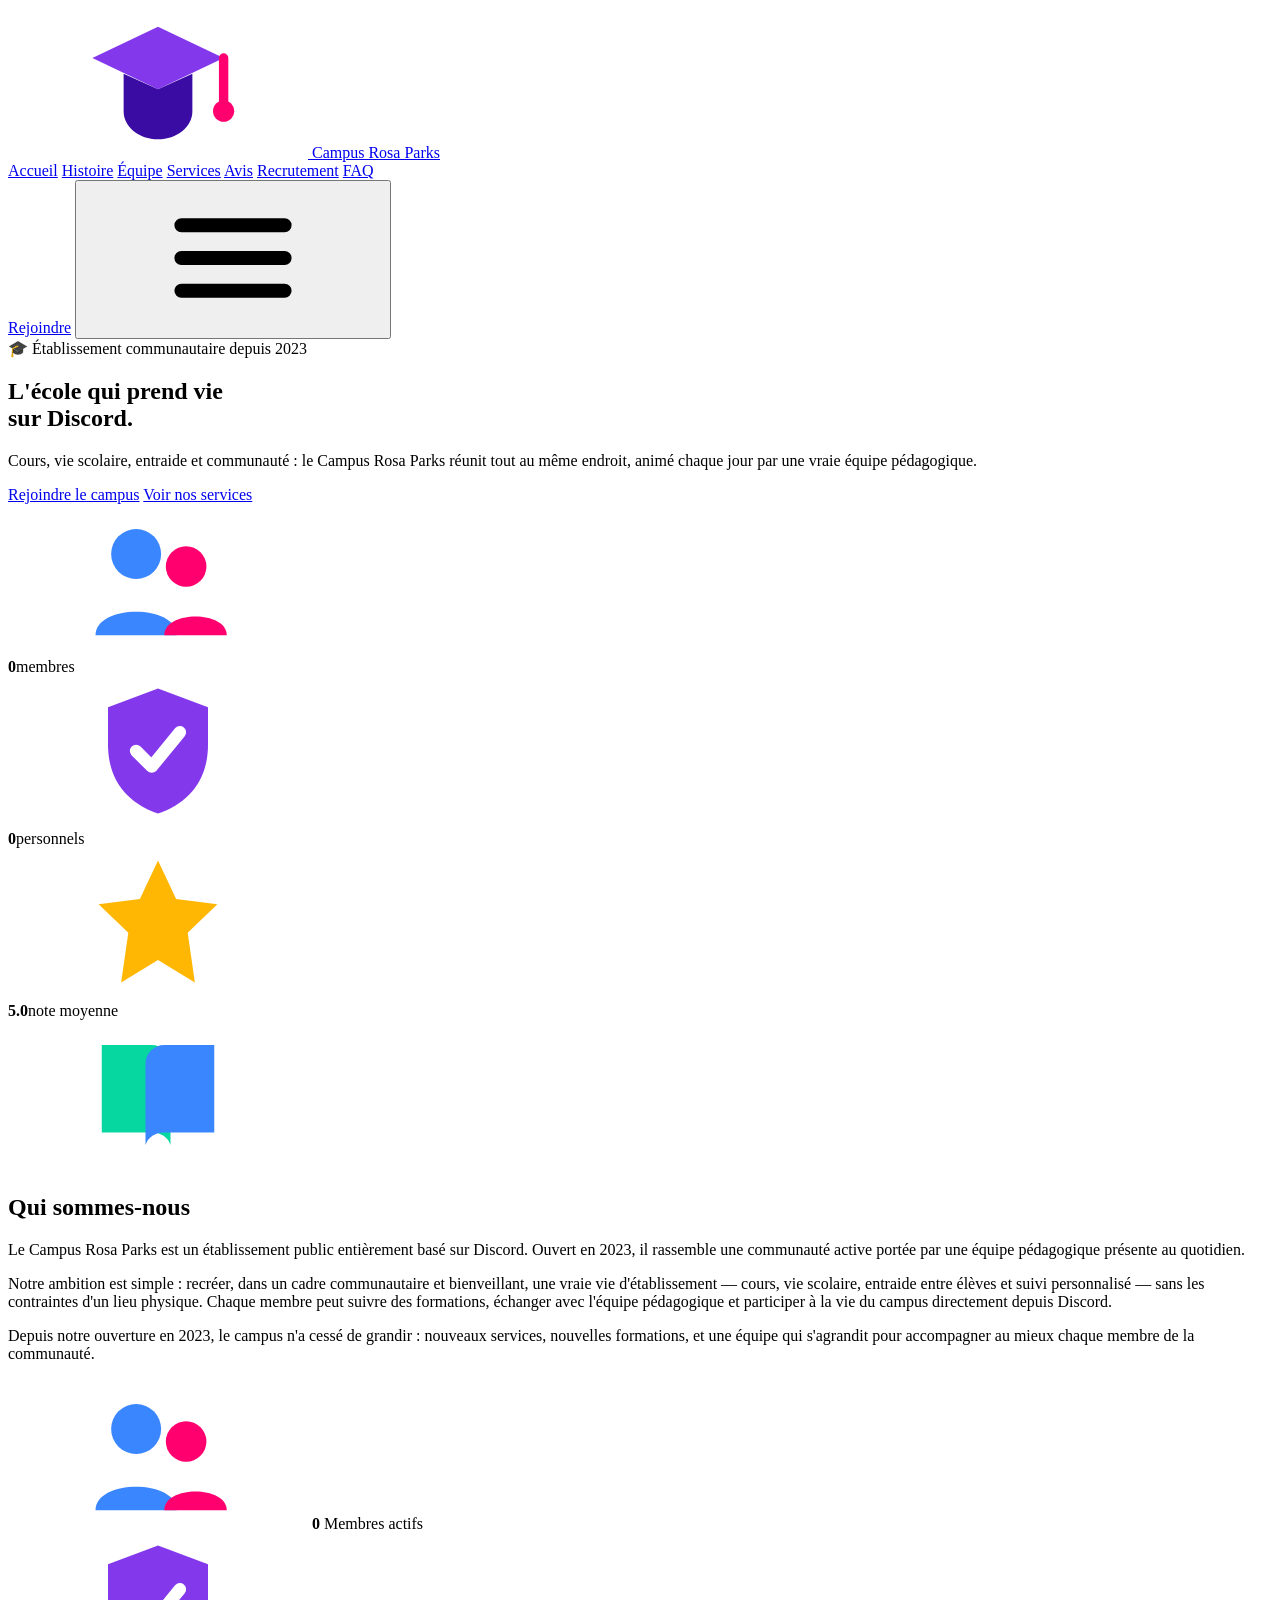
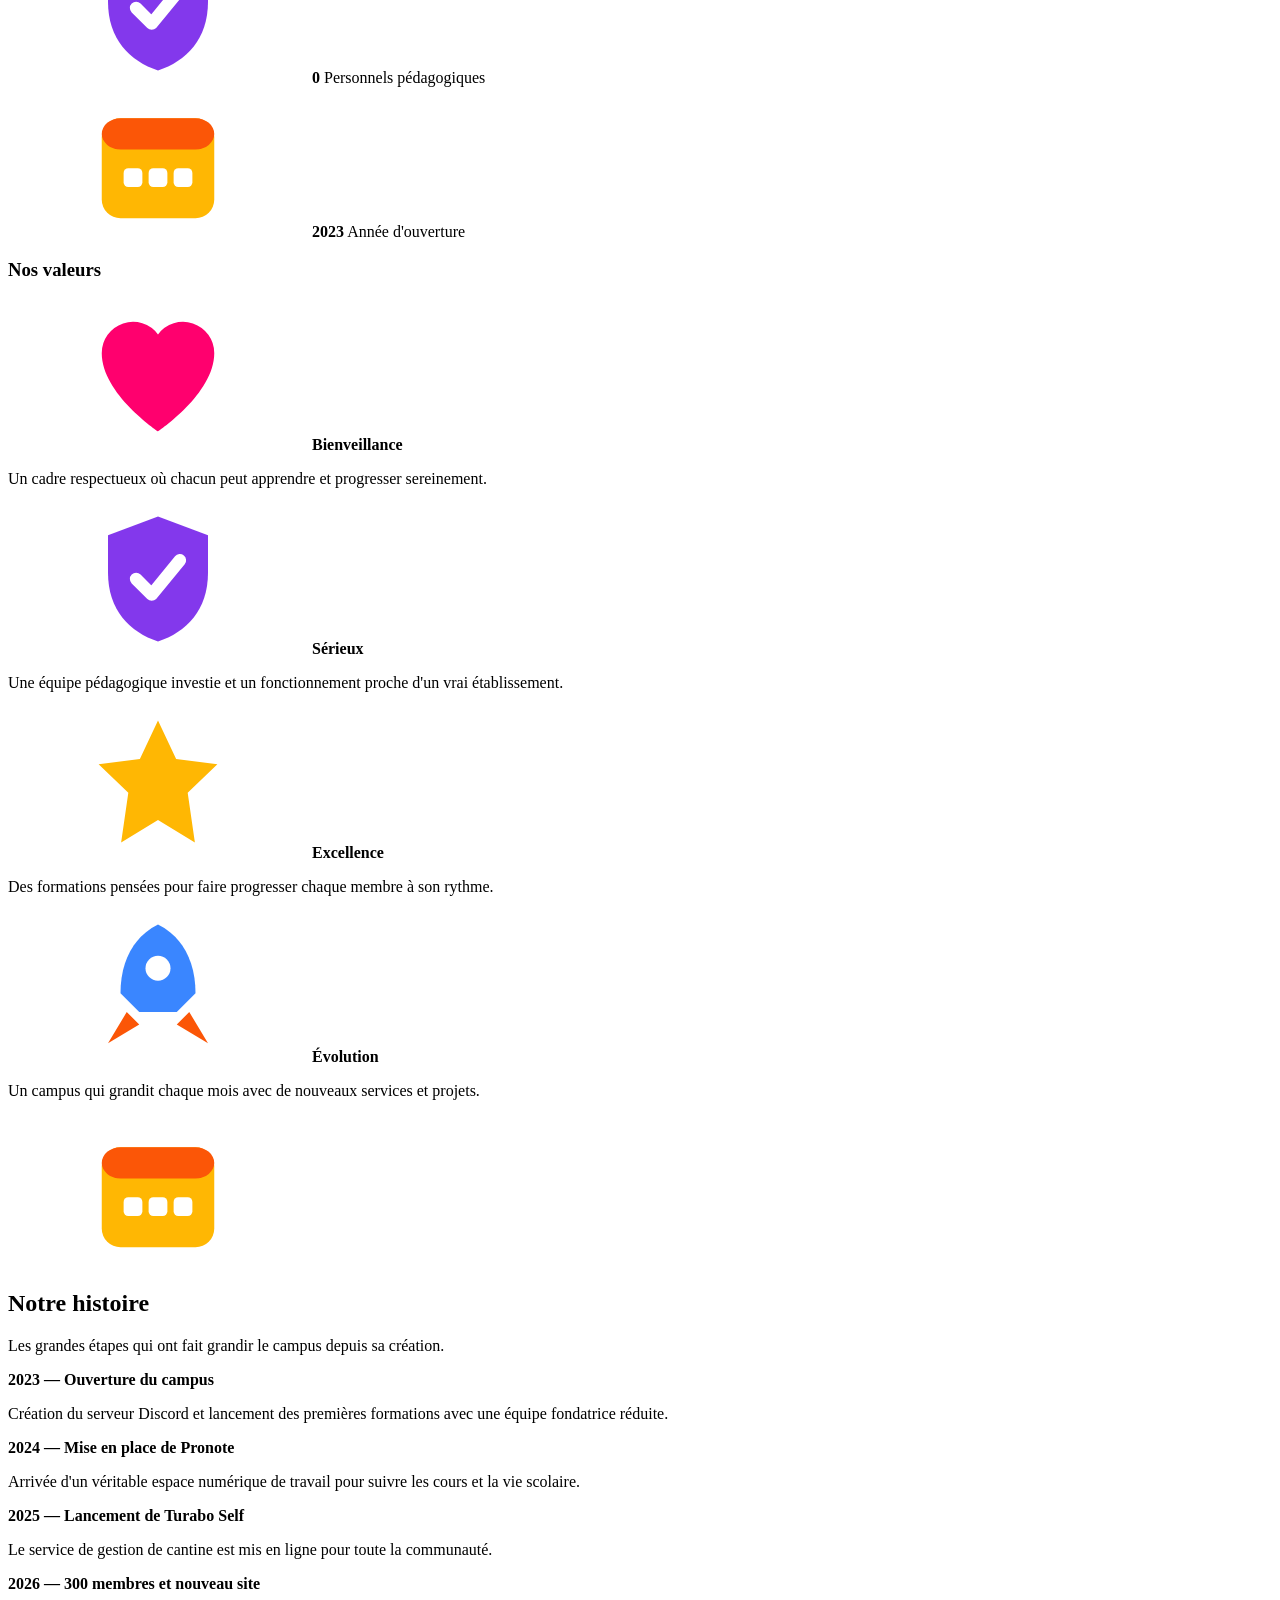
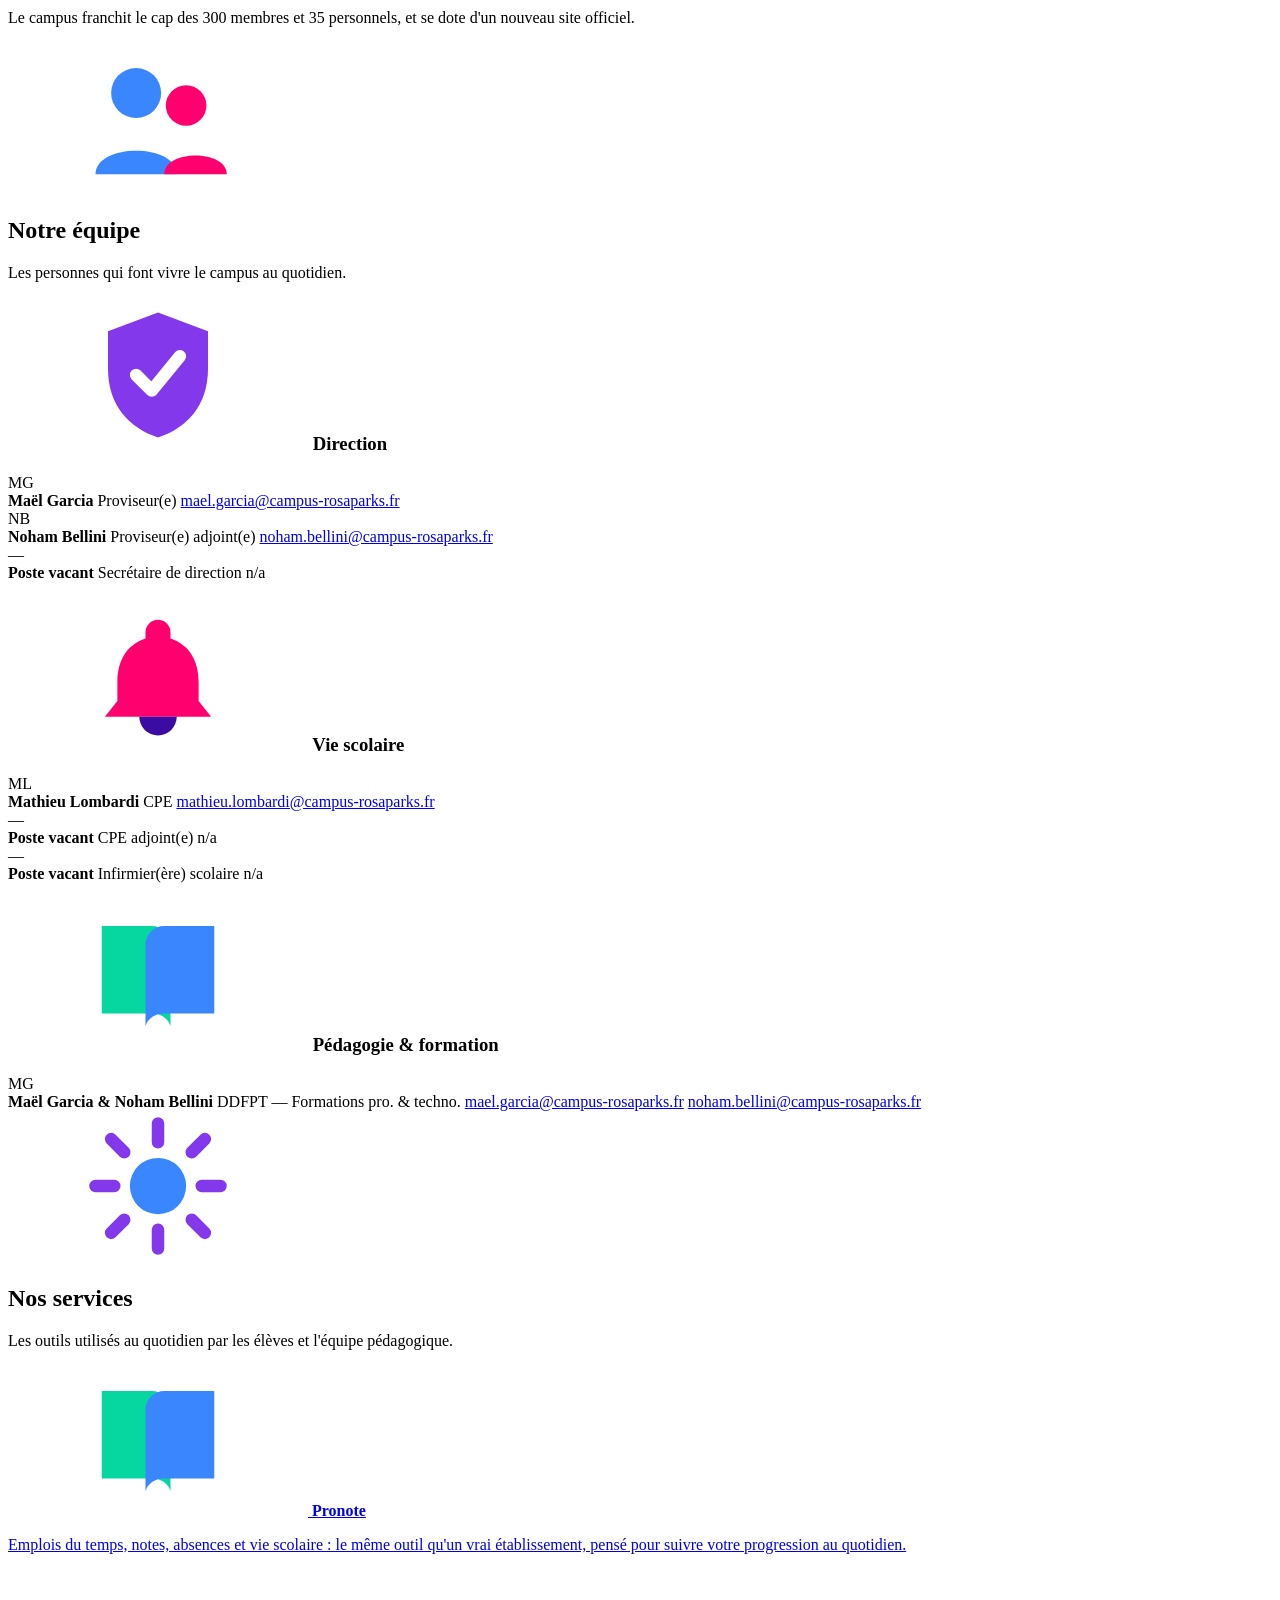
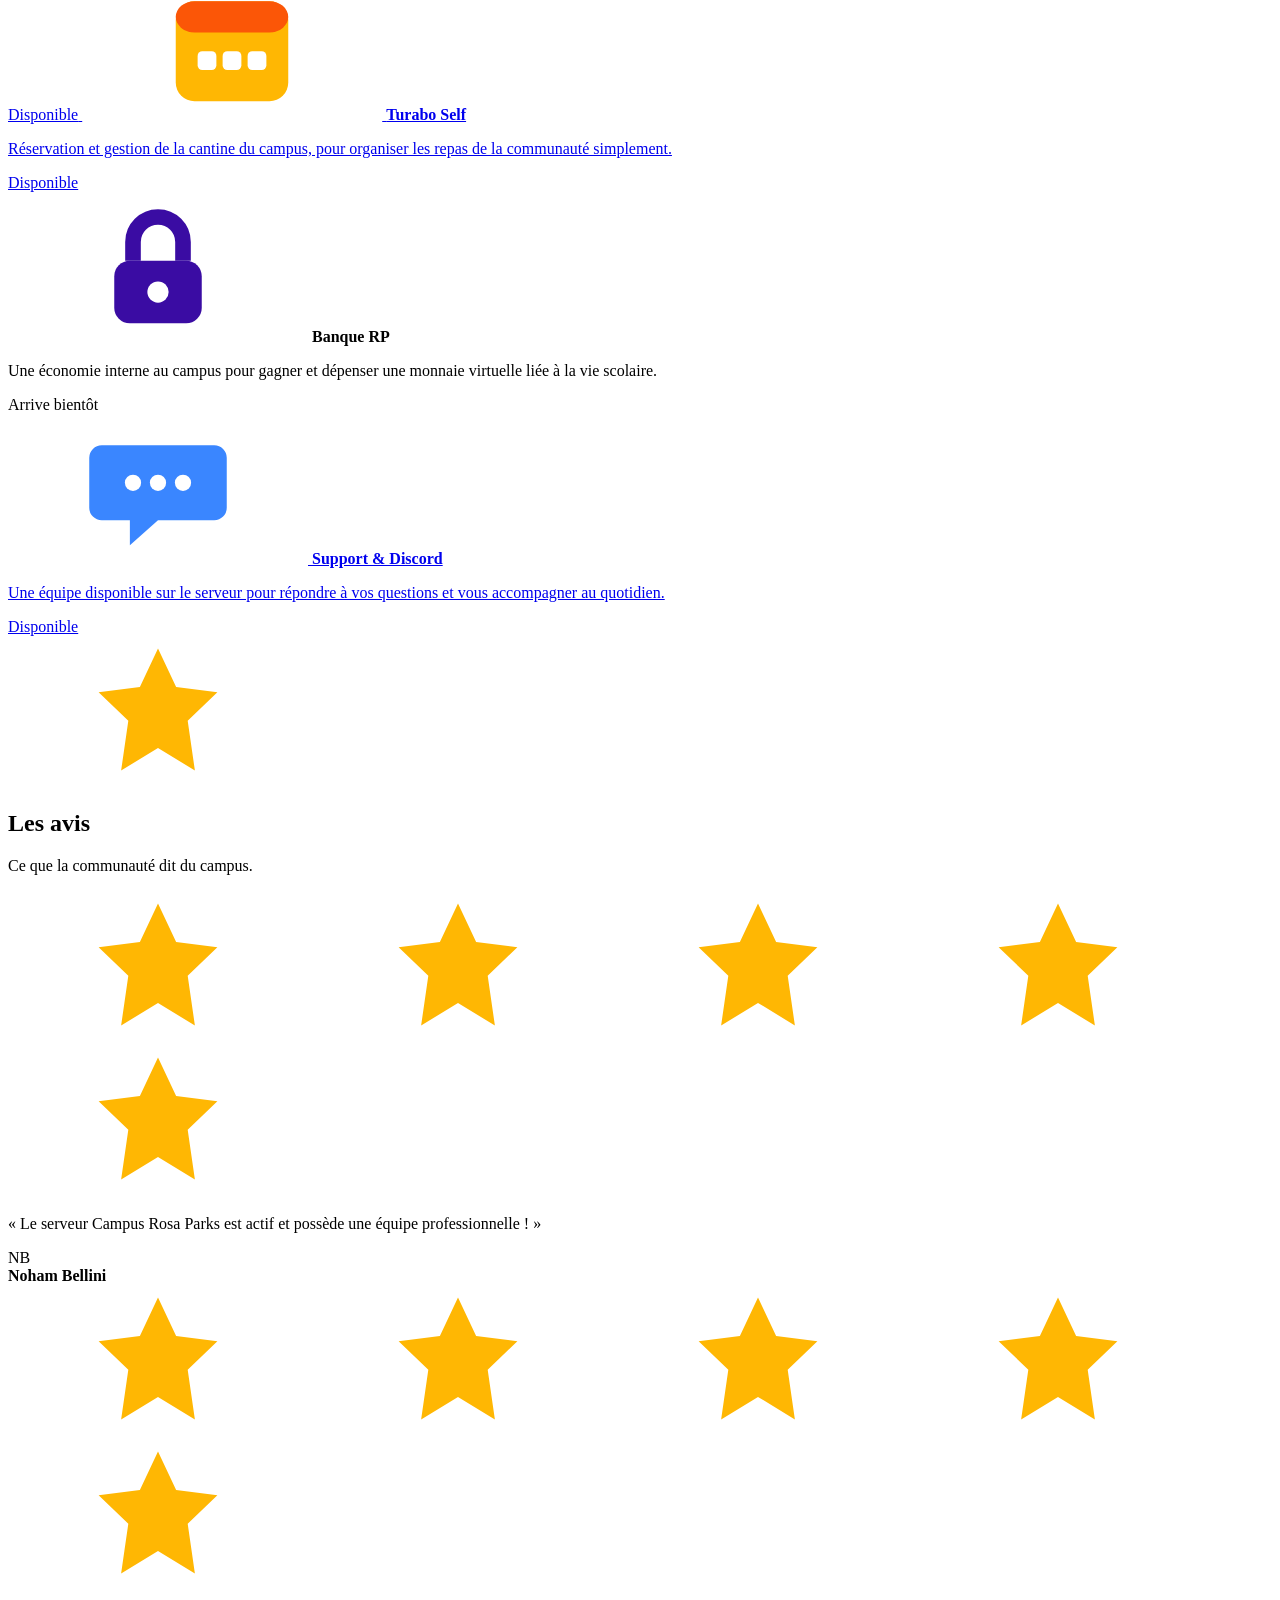
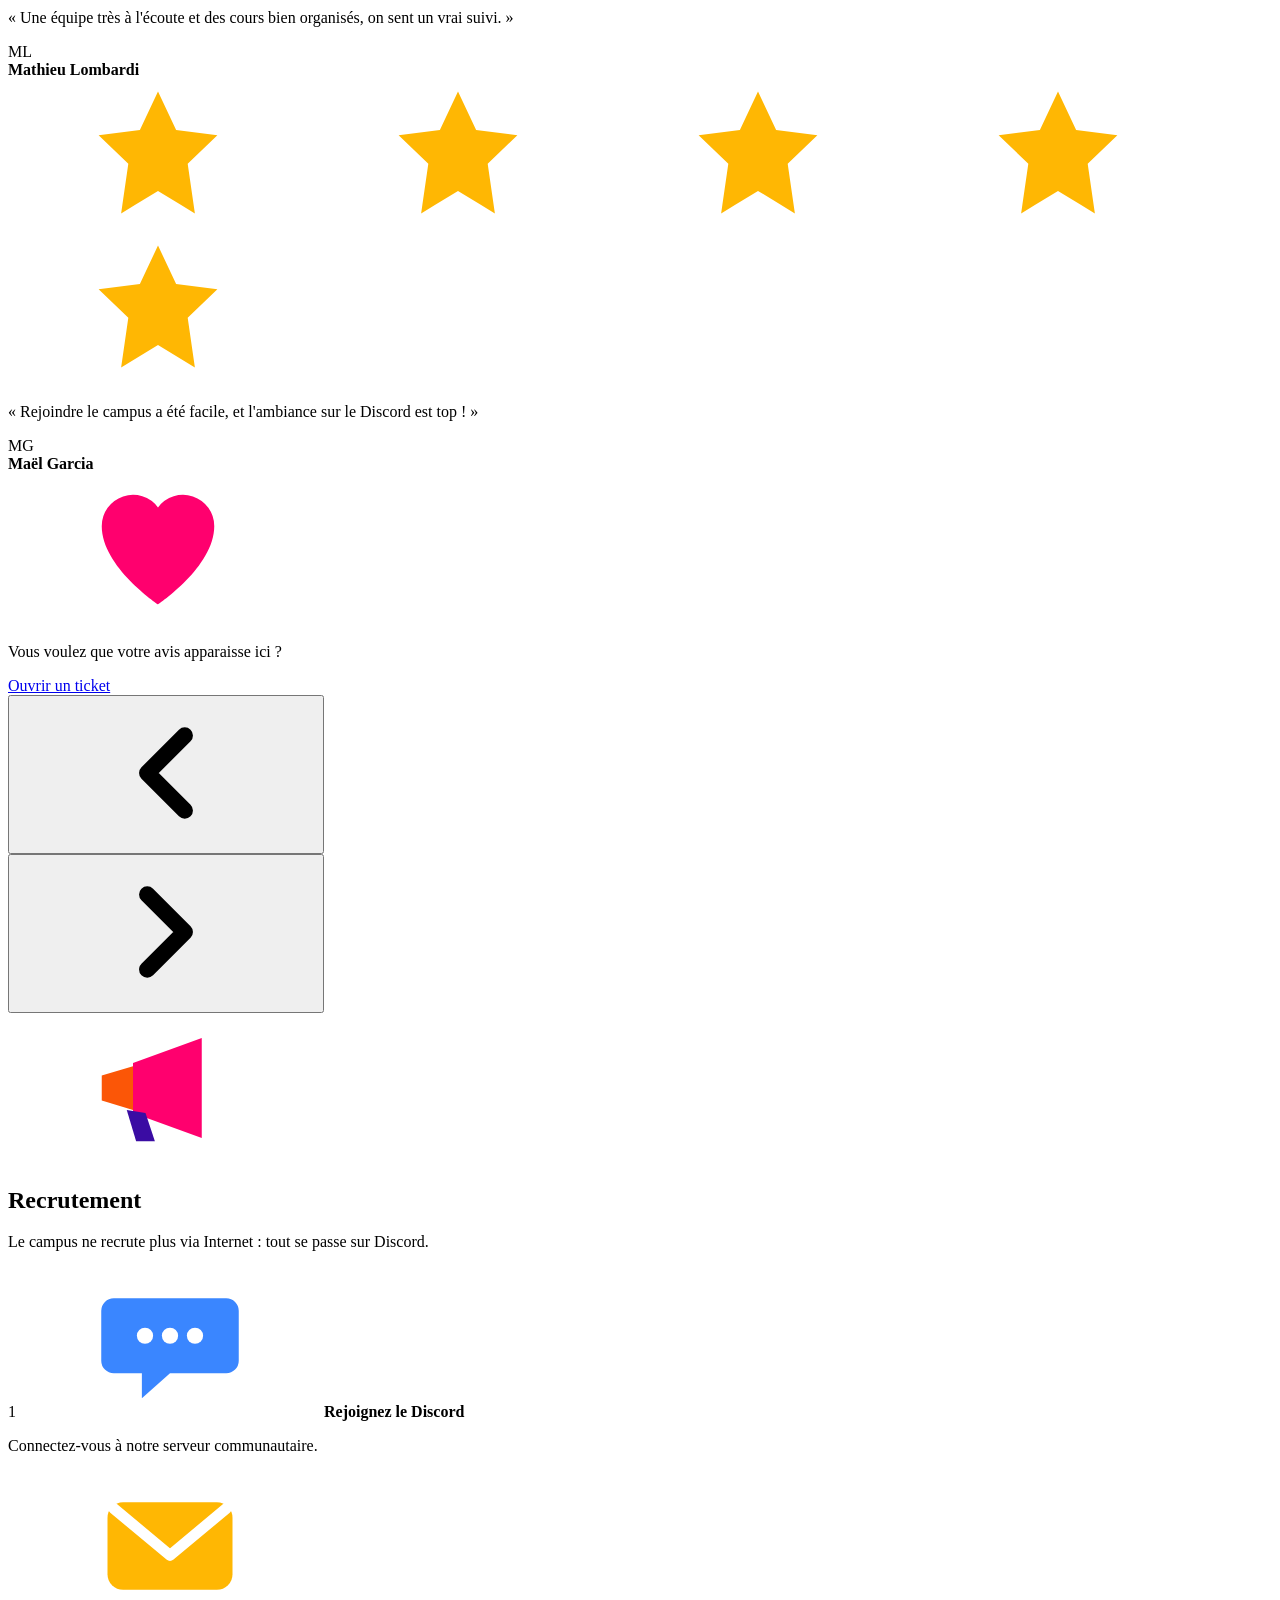
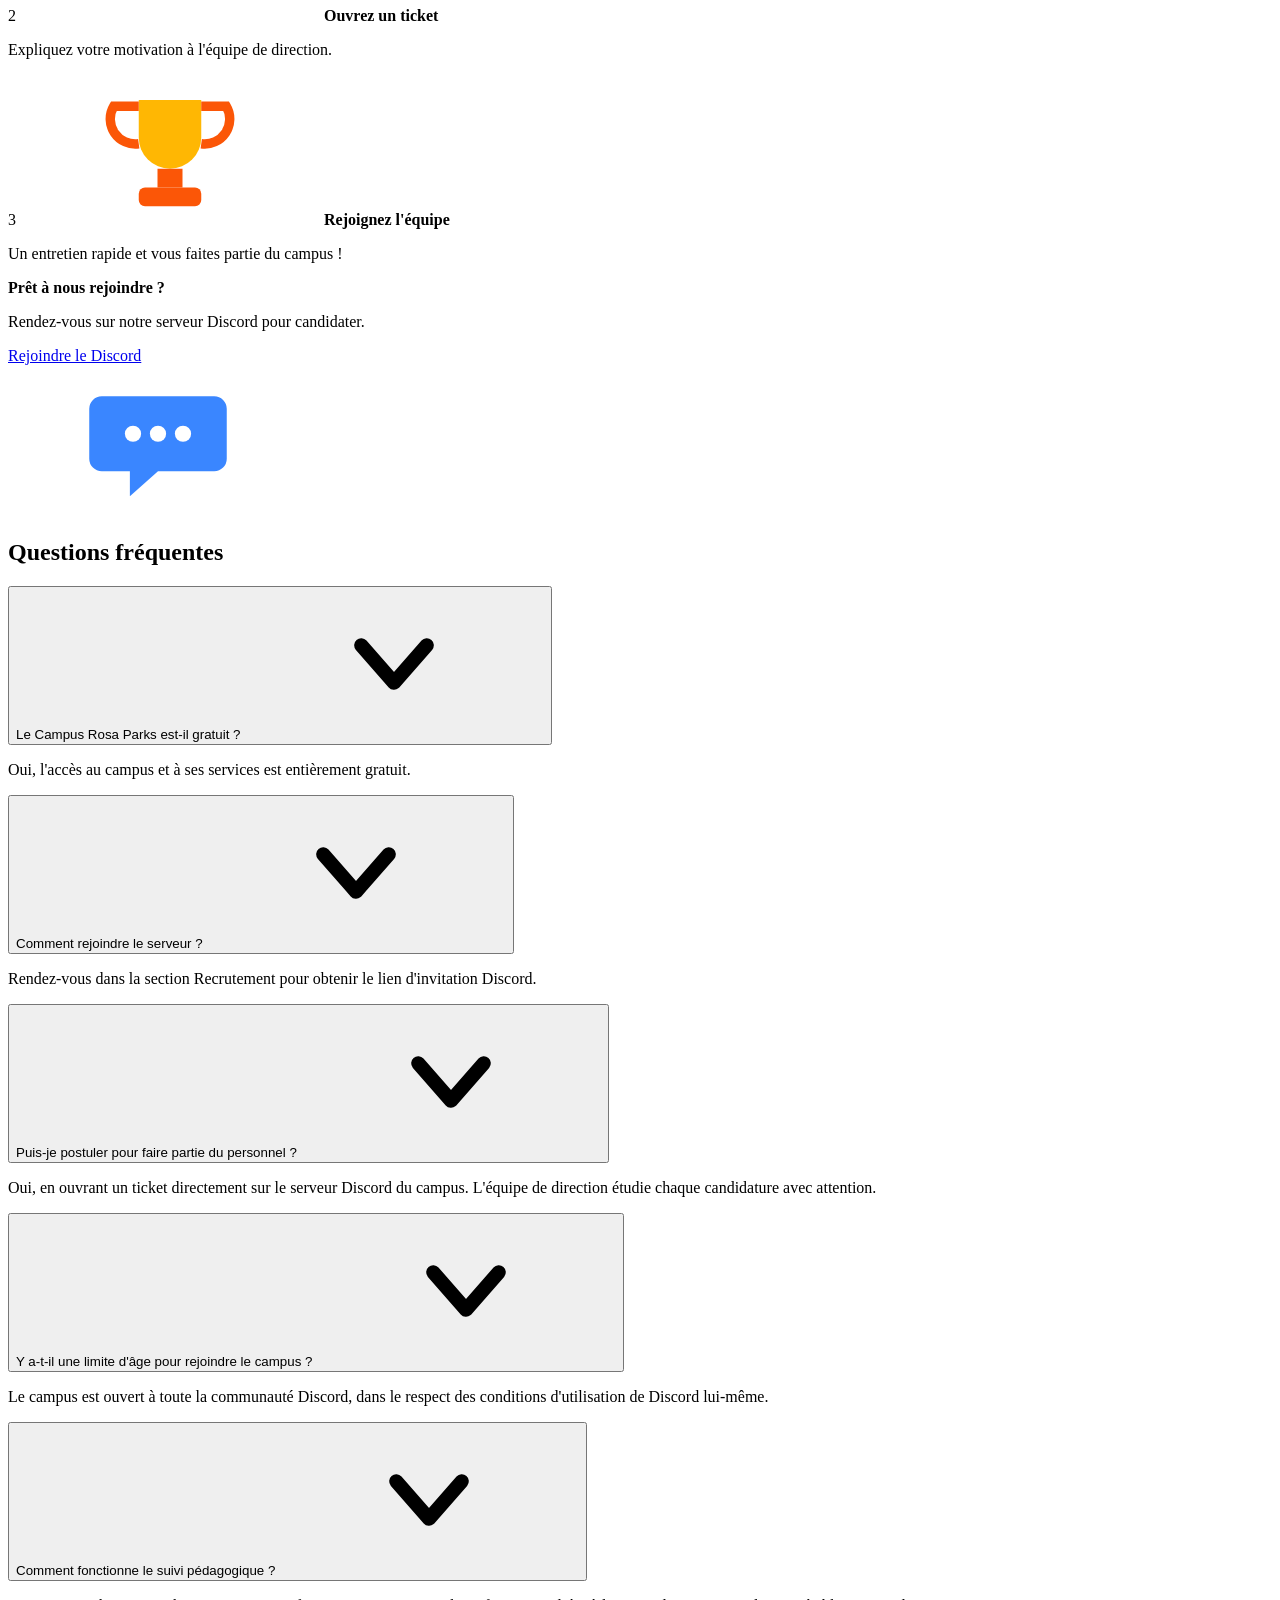
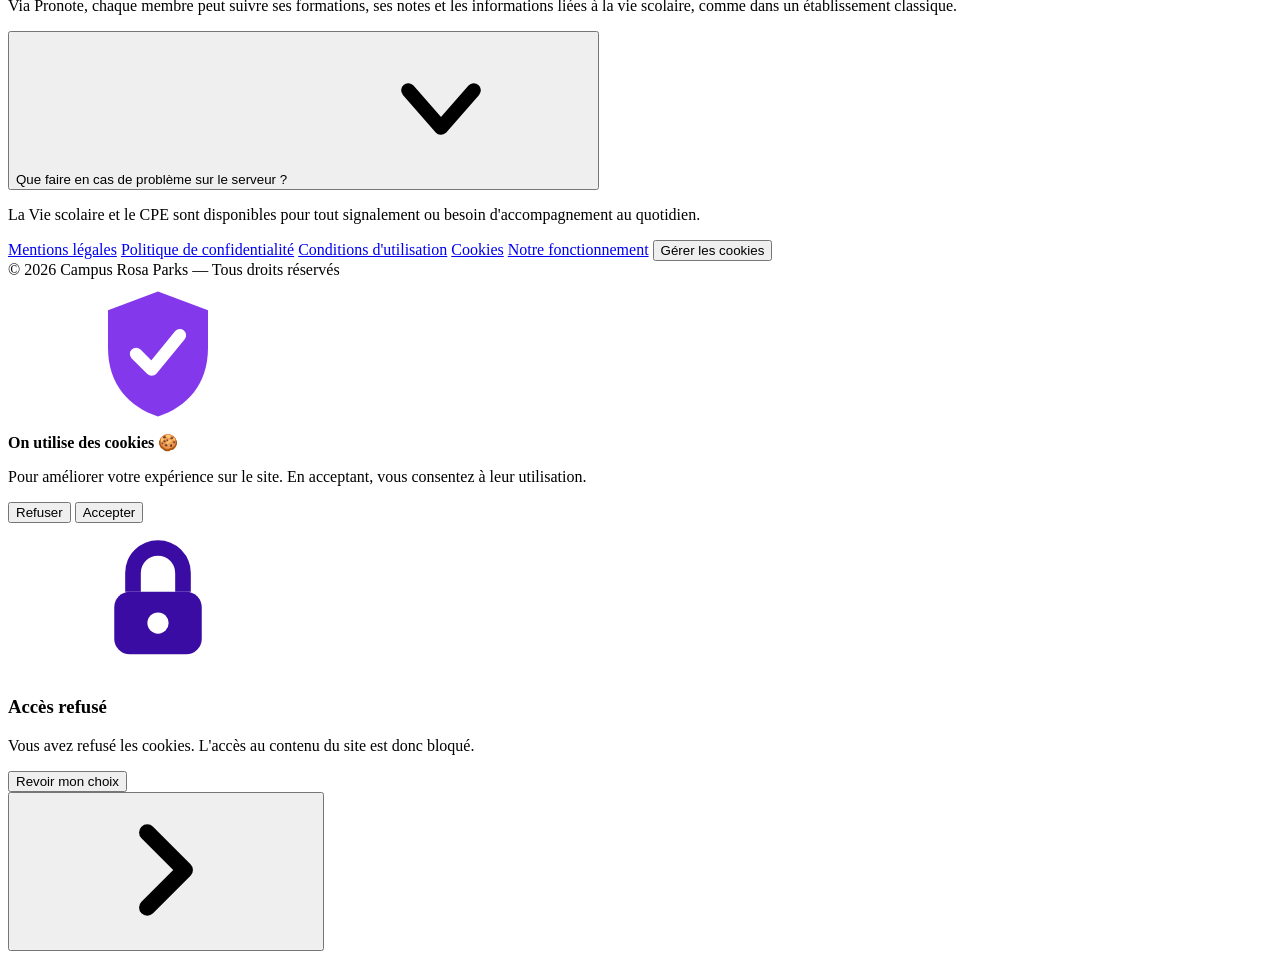
==== index.html @ 474aa59c "Add files via upload" ====
<!DOCTYPE html>
<html lang="fr">
<head>
<meta charset="UTF-8">
<meta name="viewport" content="width=device-width, initial-scale=1, viewport-fit=cover">
<title>Campus Rosa Parks — L'école qui vit sur Discord</title>
<meta name="description" content="Campus Rosa Parks, établissement public communautaire sur Discord depuis 2023.">
<link rel="preconnect" href="https://fonts.googleapis.com">
<link rel="preconnect" href="https://fonts.gstatic.com" crossorigin>
<link href="https://fonts.googleapis.com/css2?family=Baloo+2:wght@500;600;700;800&family=Poppins:wght@400;500;600;700&display=swap" rel="stylesheet">
<link rel="stylesheet" href="css/style.css">
</head>
<body>

<!-- =========================================================
     SPRITE SVG — jeu d'icônes originales, style "flat color"
     ========================================================= -->
<svg style="display:none" aria-hidden="true">
  <symbol id="i-cap" viewBox="0 0 48 48">
    <path d="M24 6 L45 16 L24 26 L3 16 Z" fill="#8338EC"/>
    <path d="M24 26 L13 21 L13 33 C13 38 18 42 24 42 C30 42 35 38 35 33 L35 21 Z" fill="#3A0CA3"/>
    <line x1="45" y1="16" x2="45" y2="30" stroke="#FF006E" stroke-width="3" stroke-linecap="round"/>
    <circle cx="45" cy="33" r="3.4" fill="#FF006E"/>
  </symbol>
  <symbol id="i-chat" viewBox="0 0 48 48">
    <path d="M6 10h36a4 4 0 0 1 4 4v16a4 4 0 0 1-4 4H24l-9 8v-8H6a4 4 0 0 1-4-4V14a4 4 0 0 1 4-4Z" fill="#3A86FF"/>
    <circle cx="16" cy="22" r="2.6" fill="#fff"/><circle cx="24" cy="22" r="2.6" fill="#fff"/><circle cx="32" cy="22" r="2.6" fill="#fff"/>
  </symbol>
  <symbol id="i-calendar" viewBox="0 0 48 48">
    <rect x="6" y="10" width="36" height="32" rx="6" fill="#FFB703"/>
    <rect x="6" y="10" width="36" height="10" rx="6" fill="#FB5607"/>
    <rect x="13" y="26" width="6" height="6" rx="1.5" fill="#fff"/>
    <rect x="21" y="26" width="6" height="6" rx="1.5" fill="#fff"/>
    <rect x="29" y="26" width="6" height="6" rx="1.5" fill="#fff"/>
  </symbol>
  <symbol id="i-chart" viewBox="0 0 48 48">
    <rect x="4" y="4" width="40" height="40" rx="10" fill="#06D6A0"/>
    <rect x="12" y="26" width="6" height="12" rx="2" fill="#fff"/>
    <rect x="21" y="18" width="6" height="20" rx="2" fill="#fff"/>
    <rect x="30" y="10" width="6" height="28" rx="2" fill="#fff"/>
  </symbol>
  <symbol id="i-trophy" viewBox="0 0 48 48">
    <path d="M14 8h20v12a10 10 0 0 1-20 0Z" fill="#FFB703"/>
    <path d="M14 10H6a8 8 0 0 0 8 12" fill="none" stroke="#FB5607" stroke-width="3"/>
    <path d="M34 10h8a8 8 0 0 1-8 12" fill="none" stroke="#FB5607" stroke-width="3"/>
    <rect x="20" y="30" width="8" height="6" fill="#FB5607"/>
    <rect x="14" y="36" width="20" height="6" rx="2" fill="#FB5607"/>
  </symbol>
  <symbol id="i-bell" viewBox="0 0 48 48">
    <path d="M24 6a4 4 0 0 1 4 4v2c6 2 9 7 9 14v6l4 5H7l4-5v-6c0-7 3-12 9-14v-2a4 4 0 0 1 4-4Z" fill="#FF006E"/>
    <path d="M18 37a6 6 0 0 0 12 0Z" fill="#3A0CA3"/>
  </symbol>
  <symbol id="i-gear" viewBox="0 0 48 48">
    <circle cx="24" cy="24" r="9" fill="#3A86FF"/>
    <path d="M24 4v6M24 38v6M4 24h6M38 24h6M9 9l4.2 4.2M34.8 34.8L39 39M39 9l-4.2 4.2M13.2 34.8L9 39" stroke="#8338EC" stroke-width="4" stroke-linecap="round"/>
  </symbol>
  <symbol id="i-heart" viewBox="0 0 48 48">
    <path d="M24 42S6 30 6 17a10 10 0 0 1 18-6 10 10 0 0 1 18 6c0 13-18 25-18 25Z" fill="#FF006E"/>
  </symbol>
  <symbol id="i-star" viewBox="0 0 48 48">
    <path d="M24 4l5.8 12.3L43 18l-9.5 9.1L35.8 43 24 35.8 12.2 43l2.3-15.9L5 18l13.2-1.7Z" fill="#FFB703"/>
  </symbol>
  <symbol id="i-rocket" viewBox="0 0 48 48">
    <path d="M24 4c8 4 12 12 12 22l-6 6h-12l-6-6c0-10 4-18 12-22Z" fill="#3A86FF"/>
    <circle cx="24" cy="18" r="4" fill="#fff"/>
    <path d="M14 32l-6 10 10-6ZM34 32l6 10-10-6Z" fill="#FB5607"/>
  </symbol>
  <symbol id="i-book" viewBox="0 0 48 48">
    <path d="M6 8h16a6 6 0 0 1 6 6v26a6 6 0 0 0-6-4H6Z" fill="#06D6A0"/>
    <path d="M42 8H26a6 6 0 0 0-6 6v26a6 6 0 0 1 6-4h16Z" fill="#3A86FF"/>
  </symbol>
  <symbol id="i-mega" viewBox="0 0 48 48">
    <path d="M6 20v8l10 3V17Z" fill="#FB5607"/>
    <path d="M16 16l22-8v32l-22-8Z" fill="#FF006E"/>
    <path d="M14 31l3 10h6l-3-9Z" fill="#3A0CA3"/>
  </symbol>
  <symbol id="i-shield" viewBox="0 0 48 48">
    <path d="M24 4l16 6v12c0 12-7 19-16 22C15 41 8 34 8 22V10Z" fill="#8338EC"/>
    <path d="M17 24l5 5 9-11" fill="none" stroke="#fff" stroke-width="4" stroke-linecap="round" stroke-linejoin="round"/>
  </symbol>
  <symbol id="i-people" viewBox="0 0 48 48">
    <circle cx="17" cy="16" r="8" fill="#3A86FF"/>
    <circle cx="33" cy="20" r="6.5" fill="#FF006E"/>
    <path d="M4 42c0-10 26-10 26 0Z" fill="#3A86FF"/>
    <path d="M26 42c0-8 20-8 20 0Z" fill="#FF006E"/>
  </symbol>
  <symbol id="i-mail" viewBox="0 0 48 48">
    <rect x="4" y="10" width="40" height="28" rx="5" fill="#FFB703"/>
    <path d="M6 12l18 15L42 12" fill="none" stroke="#fff" stroke-width="3.5" stroke-linecap="round" stroke-linejoin="round"/>
  </symbol>
  <symbol id="i-menu" viewBox="0 0 32 32"><path d="M5 9h22M5 16h22M5 23h22" stroke="currentColor" stroke-width="3" stroke-linecap="round"/></symbol>
  <symbol id="i-close" viewBox="0 0 32 32"><path d="M8 8l16 16M24 8L8 24" stroke="currentColor" stroke-width="3" stroke-linecap="round"/></symbol>
  <symbol id="i-arrow" viewBox="0 0 32 32"><path d="M12 8l8 8-8 8" fill="none" stroke="currentColor" stroke-width="3.5" stroke-linecap="round" stroke-linejoin="round"/></symbol>
  <symbol id="i-chevron" viewBox="0 0 32 32"><path d="M9 12l7 8 7-8" fill="none" stroke="currentColor" stroke-width="3" stroke-linecap="round" stroke-linejoin="round"/></symbol>
  <symbol id="i-lock" viewBox="0 0 48 48">
    <rect x="10" y="22" width="28" height="20" rx="5" fill="#3A0CA3"/>
    <path d="M16 22v-6a8 8 0 0 1 16 0v6" fill="none" stroke="#3A0CA3" stroke-width="5"/>
    <circle cx="24" cy="32" r="3.4" fill="#fff"/>
  </symbol>
</svg>

<!-- =========================================================
     NAVIGATION
     ========================================================= -->
<header class="nav-float" id="nav">
  <div class="nav-inner">
    <a href="#top" class="brand">
      <svg class="icon icon-sm"><use href="#i-cap"/></svg>
      <span>Campus Rosa Parks</span>
    </a>
    <nav class="nav-links" id="navLinks">
      <a href="#accueil">Accueil</a>
      <a href="#histoire">Histoire</a>
      <a href="#equipe">Équipe</a>
      <a href="#services">Services</a>
      <a href="#avis">Avis</a>
      <a href="#recrutement">Recrutement</a>
      <a href="#faq">FAQ</a>
    </nav>
    <a href="#recrutement" class="btn btn-primary btn-sm nav-cta">Rejoindre</a>
    <button class="nav-burger" id="navBurger" aria-label="Ouvrir le menu">
      <svg class="icon"><use href="#i-menu"/></svg>
    </button>
  </div>
</header>

<main id="top">

<!-- =========================================================
     HERO
     ========================================================= -->
<section class="hero" id="accueil">
  <div class="blob blob-a"></div>
  <div class="blob blob-b"></div>
  <div class="blob blob-c"></div>

  <div class="hero-content reveal">
    <span class="badge">🎓 Établissement communautaire depuis 2023</span>
    <h1>L'école qui prend vie<br>sur <span class="text-gradient">Discord</span>.</h1>
    <p class="lede">Cours, vie scolaire, entraide et communauté : le Campus Rosa Parks réunit tout au même endroit, animé chaque jour par une vraie équipe pédagogique.</p>
    <div class="hero-actions">
      <a href="#recrutement" class="btn btn-primary">Rejoindre le campus</a>
      <a href="#services" class="btn btn-ghost">Voir nos services</a>
    </div>
  </div>

  <div class="hero-cards">
    <div class="float-card fc-1 reveal">
      <svg class="icon icon-md"><use href="#i-people"/></svg>
      <div><b class="counter" data-target="300">0</b><span>membres</span></div>
    </div>
    <div class="float-card fc-2 reveal">
      <svg class="icon icon-md"><use href="#i-shield"/></svg>
      <div><b class="counter" data-target="35">0</b><span>personnels</span></div>
    </div>
    <div class="float-card fc-3 reveal">
      <svg class="icon icon-md"><use href="#i-star"/></svg>
      <div><b>5.0</b><span>note moyenne</span></div>
    </div>
  </div>
</section>

<!-- =========================================================
     QUI SOMMES-NOUS
     ========================================================= -->
<section class="section" id="qui-sommes-nous">
  <div class="wrap">
    <div class="section-head reveal">
      <div class="icon-badge grad-purple"><svg class="icon"><use href="#i-book"/></svg></div>
      <div>
        <h2>Qui sommes-nous</h2>
        <p class="lede">Le Campus Rosa Parks est un établissement public entièrement basé sur Discord. Ouvert en 2023, il rassemble une communauté active portée par une équipe pédagogique présente au quotidien.</p>
      </div>
    </div>

    <div class="text-block reveal">
      <p>Notre ambition est simple : recréer, dans un cadre communautaire et bienveillant, une vraie vie d'établissement — cours, vie scolaire, entraide entre élèves et suivi personnalisé — sans les contraintes d'un lieu physique. Chaque membre peut suivre des formations, échanger avec l'équipe pédagogique et participer à la vie du campus directement depuis Discord.</p>
      <p>Depuis notre ouverture en 2023, le campus n'a cessé de grandir : nouveaux services, nouvelles formations, et une équipe qui s'agrandit pour accompagner au mieux chaque membre de la communauté.</p>
    </div>

    <div class="bento reveal">
      <div class="bento-card">
        <svg class="icon icon-lg"><use href="#i-people"/></svg>
        <b class="counter" data-target="300">0</b>
        <span>Membres actifs</span>
      </div>
      <div class="bento-card">
        <svg class="icon icon-lg"><use href="#i-shield"/></svg>
        <b class="counter" data-target="35">0</b>
        <span>Personnels pédagogiques</span>
      </div>
      <div class="bento-card">
        <svg class="icon icon-lg"><use href="#i-calendar"/></svg>
        <b>2023</b>
        <span>Année d'ouverture</span>
      </div>
    </div>

    <h3 class="sub-title reveal">Nos valeurs</h3>
    <div class="values-grid reveal">
      <div class="value-card">
        <svg class="icon icon-md"><use href="#i-heart"/></svg>
        <b>Bienveillance</b>
        <p>Un cadre respectueux où chacun peut apprendre et progresser sereinement.</p>
      </div>
      <div class="value-card">
        <svg class="icon icon-md"><use href="#i-shield"/></svg>
        <b>Sérieux</b>
        <p>Une équipe pédagogique investie et un fonctionnement proche d'un vrai établissement.</p>
      </div>
      <div class="value-card">
        <svg class="icon icon-md"><use href="#i-star"/></svg>
        <b>Excellence</b>
        <p>Des formations pensées pour faire progresser chaque membre à son rythme.</p>
      </div>
      <div class="value-card">
        <svg class="icon icon-md"><use href="#i-rocket"/></svg>
        <b>Évolution</b>
        <p>Un campus qui grandit chaque mois avec de nouveaux services et projets.</p>
      </div>
    </div>
  </div>
</section>

<!-- =========================================================
     NOTRE HISTOIRE — frise chronologique
     ========================================================= -->
<section class="section alt" id="histoire">
  <div class="wrap">
    <div class="section-head reveal">
      <div class="icon-badge grad-orange"><svg class="icon"><use href="#i-calendar"/></svg></div>
      <div>
        <h2>Notre histoire</h2>
        <p class="lede">Les grandes étapes qui ont fait grandir le campus depuis sa création.</p>
      </div>
    </div>

    <div class="timeline reveal">
      <div class="timeline-item">
        <span class="timeline-dot"></span>
        <b>2023 — Ouverture du campus</b>
        <p>Création du serveur Discord et lancement des premières formations avec une équipe fondatrice réduite.</p>
      </div>
      <div class="timeline-item">
        <span class="timeline-dot"></span>
        <b>2024 — Mise en place de Pronote</b>
        <p>Arrivée d'un véritable espace numérique de travail pour suivre les cours et la vie scolaire.</p>
      </div>
      <div class="timeline-item">
        <span class="timeline-dot"></span>
        <b>2025 — Lancement de Turabo Self</b>
        <p>Le service de gestion de cantine est mis en ligne pour toute la communauté.</p>
      </div>
      <div class="timeline-item">
        <span class="timeline-dot"></span>
        <b>2026 — 300 membres et nouveau site</b>
        <p>Le campus franchit le cap des 300 membres et 35 personnels, et se dote d'un nouveau site officiel.</p>
      </div>
    </div>
  </div>
</section>

<!-- =========================================================
     ÉQUIPE
     ========================================================= -->
<section class="section alt" id="equipe">
  <div class="wrap">
    <div class="section-head reveal">
      <div class="icon-badge grad-blue"><svg class="icon"><use href="#i-people"/></svg></div>
      <div>
        <h2>Notre équipe</h2>
        <p class="lede">Les personnes qui font vivre le campus au quotidien.</p>
      </div>
    </div>

    <div class="team-group reveal">
      <h3><svg class="icon icon-xs"><use href="#i-shield"/></svg> Direction</h3>
      <div class="team-grid">
        <div class="member-card">
          <div class="avatar grad-purple">MG</div>
          <b>Maël Garcia</b>
          <span class="role-tag">Proviseur(e)</span>
          <a href="mailto:mael.garcia@campus-rosaparks.fr">mael.garcia@campus-rosaparks.fr</a>
        </div>
        <div class="member-card">
          <div class="avatar grad-blue">NB</div>
          <b>Noham Bellini</b>
          <span class="role-tag">Proviseur(e) adjoint(e)</span>
          <a href="mailto:noham.bellini@campus-rosaparks.fr">noham.bellini@campus-rosaparks.fr</a>
        </div>
        <div class="member-card empty">
          <div class="avatar grad-muted">—</div>
          <b>Poste vacant</b>
          <span class="role-tag">Secrétaire de direction</span>
          <span class="na">n/a</span>
        </div>
      </div>
    </div>

    <div class="team-group reveal">
      <h3><svg class="icon icon-xs"><use href="#i-bell"/></svg> Vie scolaire</h3>
      <div class="team-grid">
        <div class="member-card">
          <div class="avatar grad-pink">ML</div>
          <b>Mathieu Lombardi</b>
          <span class="role-tag">CPE</span>
          <a href="mailto:mathieu.lombardi@campus-rosaparks.fr">mathieu.lombardi@campus-rosaparks.fr</a>
        </div>
        <div class="member-card empty">
          <div class="avatar grad-muted">—</div>
          <b>Poste vacant</b>
          <span class="role-tag">CPE adjoint(e)</span>
          <span class="na">n/a</span>
        </div>
        <div class="member-card empty">
          <div class="avatar grad-muted">—</div>
          <b>Poste vacant</b>
          <span class="role-tag">Infirmier(ère) scolaire</span>
          <span class="na">n/a</span>
        </div>
      </div>
    </div>

    <div class="team-group reveal">
      <h3><svg class="icon icon-xs"><use href="#i-book"/></svg> Pédagogie & formation</h3>
      <div class="team-grid">
        <div class="member-card wide">
          <div class="avatar grad-green">MG</div>
          <b>Maël Garcia & Noham Bellini</b>
          <span class="role-tag">DDFPT — Formations pro. & techno.</span>
          <a href="mailto:mael.garcia@campus-rosaparks.fr">mael.garcia@campus-rosaparks.fr</a>
          <a href="mailto:noham.bellini@campus-rosaparks.fr">noham.bellini@campus-rosaparks.fr</a>
        </div>
      </div>
    </div>
  </div>
</section>

<!-- =========================================================
     SERVICES
     ========================================================= -->
<section class="section" id="services">
  <div class="wrap">
    <div class="section-head reveal">
      <div class="icon-badge grad-green"><svg class="icon"><use href="#i-gear"/></svg></div>
      <div>
        <h2>Nos services</h2>
        <p class="lede">Les outils utilisés au quotidien par les élèves et l'équipe pédagogique.</p>
      </div>
    </div>

    <div class="svc-grid reveal">
      <a class="svc-card" href="https://pronote.campus-rosaparks.fr/" target="_blank" rel="noopener">
        <svg class="icon icon-lg"><use href="#i-book"/></svg>
        <b>Pronote</b>
        <p>Emplois du temps, notes, absences et vie scolaire : le même outil qu'un vrai établissement, pensé pour suivre votre progression au quotidien.</p>
        <span class="status ok">Disponible</span>
      </a>
      <a class="svc-card" href="https://self.campus-rosaparks.fr/" target="_blank" rel="noopener">
        <svg class="icon icon-lg"><use href="#i-calendar"/></svg>
        <b>Turabo Self</b>
        <p>Réservation et gestion de la cantine du campus, pour organiser les repas de la communauté simplement.</p>
        <span class="status ok">Disponible</span>
      </a>
      <div class="svc-card soon">
        <svg class="icon icon-lg"><use href="#i-lock"/></svg>
        <b>Banque RP</b>
        <p>Une économie interne au campus pour gagner et dépenser une monnaie virtuelle liée à la vie scolaire.</p>
        <span class="status wait">Arrive bientôt</span>
      </div>
      <a class="svc-card" href="#recrutement">
        <svg class="icon icon-lg"><use href="#i-chat"/></svg>
        <b>Support & Discord</b>
        <p>Une équipe disponible sur le serveur pour répondre à vos questions et vous accompagner au quotidien.</p>
        <span class="status ok">Disponible</span>
      </a>
    </div>
  </div>
</section>

<!-- =========================================================
     AVIS — carrousel
     ========================================================= -->
<section class="section alt" id="avis">
  <div class="wrap">
    <div class="section-head reveal">
      <div class="icon-badge grad-pink"><svg class="icon"><use href="#i-star"/></svg></div>
      <div>
        <h2>Les avis</h2>
        <p class="lede">Ce que la communauté dit du campus.</p>
      </div>
    </div>

    <div class="carousel reveal" id="carousel">
      <div class="carousel-track" id="carouselTrack">
        <div class="carousel-slide">
          <div class="review-card">
            <div class="stars"><svg class="icon icon-xs"><use href="#i-star"/></svg><svg class="icon icon-xs"><use href="#i-star"/></svg><svg class="icon icon-xs"><use href="#i-star"/></svg><svg class="icon icon-xs"><use href="#i-star"/></svg><svg class="icon icon-xs"><use href="#i-star"/></svg></div>
            <p>« Le serveur Campus Rosa Parks est actif et possède une équipe professionnelle ! »</p>
            <div class="who"><div class="avatar grad-blue sm">NB</div><b>Noham Bellini</b></div>
          </div>
        </div>
        <div class="carousel-slide">
          <div class="review-card">
            <div class="stars"><svg class="icon icon-xs"><use href="#i-star"/></svg><svg class="icon icon-xs"><use href="#i-star"/></svg><svg class="icon icon-xs"><use href="#i-star"/></svg><svg class="icon icon-xs"><use href="#i-star"/></svg><svg class="icon icon-xs"><use href="#i-star"/></svg></div>
            <p>« Une équipe très à l'écoute et des cours bien organisés, on sent un vrai suivi. »</p>
            <div class="who"><div class="avatar grad-purple sm">ML</div><b>Mathieu Lombardi</b></div>
          </div>
        </div>
        <div class="carousel-slide">
          <div class="review-card">
            <div class="stars"><svg class="icon icon-xs"><use href="#i-star"/></svg><svg class="icon icon-xs"><use href="#i-star"/></svg><svg class="icon icon-xs"><use href="#i-star"/></svg><svg class="icon icon-xs"><use href="#i-star"/></svg><svg class="icon icon-xs"><use href="#i-star"/></svg></div>
            <p>« Rejoindre le campus a été facile, et l'ambiance sur le Discord est top ! »</p>
            <div class="who"><div class="avatar grad-green sm">MG</div><b>Maël Garcia</b></div>
          </div>
        </div>
        <div class="carousel-slide">
          <div class="review-card invite">
            <svg class="icon icon-lg"><use href="#i-heart"/></svg>
            <p>Vous voulez que votre avis apparaisse ici ?</p>
            <a href="#recrutement" class="btn btn-primary btn-sm">Ouvrir un ticket</a>
          </div>
        </div>
      </div>
      <div class="carousel-controls">
        <button id="prevSlide" aria-label="Avis précédent"><svg class="icon" style="transform:rotate(180deg)"><use href="#i-arrow"/></svg></button>
        <div class="carousel-dots" id="carouselDots"></div>
        <button id="nextSlide" aria-label="Avis suivant"><svg class="icon"><use href="#i-arrow"/></svg></button>
      </div>
    </div>
  </div>
</section>

<!-- =========================================================
     RECRUTEMENT
     ========================================================= -->
<section class="section" id="recrutement">
  <div class="wrap">
    <div class="section-head reveal">
      <div class="icon-badge grad-orange"><svg class="icon"><use href="#i-mega"/></svg></div>
      <div>
        <h2>Recrutement</h2>
        <p class="lede">Le campus ne recrute plus via Internet : tout se passe sur Discord.</p>
      </div>
    </div>

    <div class="steps reveal">
      <div class="step">
        <span class="step-n">1</span>
        <svg class="icon icon-md"><use href="#i-chat"/></svg>
        <b>Rejoignez le Discord</b>
        <p>Connectez-vous à notre serveur communautaire.</p>
      </div>
      <div class="step">
        <span class="step-n">2</span>
        <svg class="icon icon-md"><use href="#i-mail"/></svg>
        <b>Ouvrez un ticket</b>
        <p>Expliquez votre motivation à l'équipe de direction.</p>
      </div>
      <div class="step">
        <span class="step-n">3</span>
        <svg class="icon icon-md"><use href="#i-trophy"/></svg>
        <b>Rejoignez l'équipe</b>
        <p>Un entretien rapide et vous faites partie du campus !</p>
      </div>
    </div>

    <div class="cta-banner reveal">
      <div>
        <b>Prêt à nous rejoindre ?</b>
        <p>Rendez-vous sur notre serveur Discord pour candidater.</p>
      </div>
      <a href="#" class="btn btn-primary">Rejoindre le Discord</a>
    </div>
  </div>
</section>

<!-- =========================================================
     FAQ
     ========================================================= -->
<section class="section alt" id="faq">
  <div class="wrap">
    <div class="section-head reveal">
      <div class="icon-badge grad-blue"><svg class="icon"><use href="#i-chat"/></svg></div>
      <div><h2>Questions fréquentes</h2></div>
    </div>

    <div class="faq-list reveal">
      <div class="faq-item">
        <button class="faq-q">Le Campus Rosa Parks est-il gratuit ? <svg class="icon"><use href="#i-chevron"/></svg></button>
        <div class="faq-a"><p>Oui, l'accès au campus et à ses services est entièrement gratuit.</p></div>
      </div>
      <div class="faq-item">
        <button class="faq-q">Comment rejoindre le serveur ? <svg class="icon"><use href="#i-chevron"/></svg></button>
        <div class="faq-a"><p>Rendez-vous dans la section Recrutement pour obtenir le lien d'invitation Discord.</p></div>
      </div>
      <div class="faq-item">
        <button class="faq-q">Puis-je postuler pour faire partie du personnel ? <svg class="icon"><use href="#i-chevron"/></svg></button>
        <div class="faq-a"><p>Oui, en ouvrant un ticket directement sur le serveur Discord du campus. L'équipe de direction étudie chaque candidature avec attention.</p></div>
      </div>
      <div class="faq-item">
        <button class="faq-q">Y a-t-il une limite d'âge pour rejoindre le campus ? <svg class="icon"><use href="#i-chevron"/></svg></button>
        <div class="faq-a"><p>Le campus est ouvert à toute la communauté Discord, dans le respect des conditions d'utilisation de Discord lui-même.</p></div>
      </div>
      <div class="faq-item">
        <button class="faq-q">Comment fonctionne le suivi pédagogique ? <svg class="icon"><use href="#i-chevron"/></svg></button>
        <div class="faq-a"><p>Via Pronote, chaque membre peut suivre ses formations, ses notes et les informations liées à la vie scolaire, comme dans un établissement classique.</p></div>
      </div>
      <div class="faq-item">
        <button class="faq-q">Que faire en cas de problème sur le serveur ? <svg class="icon"><use href="#i-chevron"/></svg></button>
        <div class="faq-a"><p>La Vie scolaire et le CPE sont disponibles pour tout signalement ou besoin d'accompagnement au quotidien.</p></div>
      </div>
    </div>
  </div>
</section>

</main>

<!-- =========================================================
     FOOTER
     ========================================================= -->
<footer>
  <div class="wrap footer-inner">
    <div class="footer-links">
      <a href="https://turabo.campus-rosaparks.fr/mentions-legales.html" target="_blank" rel="noopener">Mentions légales</a>
      <a href="https://turabo.campus-rosaparks.fr/confidentialite.html" target="_blank" rel="noopener">Politique de confidentialité</a>
      <a href="https://turabo.campus-rosaparks.fr/conditions.html" target="_blank" rel="noopener">Conditions d'utilisation</a>
      <a href="https://turabo.campus-rosaparks.fr/cookies.html" target="_blank" rel="noopener">Cookies</a>
      <a href="https://turabo.campus-rosaparks.fr/fonctionnement.html" target="_blank" rel="noopener">Notre fonctionnement</a>
      <button id="reopenCookiesFooter" class="link-btn">Gérer les cookies</button>
    </div>
    <div class="footer-base">© 2026 Campus Rosa Parks — Tous droits réservés</div>
  </div>
</footer>

<!-- =========================================================
     COOKIES
     ========================================================= -->
<div id="cookieBanner" class="cookie-banner">
  <svg class="icon icon-md"><use href="#i-shield"/></svg>
  <div class="cookie-text">
    <b>On utilise des cookies 🍪</b>
    <p>Pour améliorer votre expérience sur le site. En acceptant, vous consentez à leur utilisation.</p>
  </div>
  <div class="cookie-actions">
    <button id="cookieRefuse" class="btn btn-ghost btn-sm">Refuser</button>
    <button id="cookieAccept" class="btn btn-primary btn-sm">Accepter</button>
  </div>
</div>

<div id="refusedOverlay" class="refused-overlay">
  <div class="refused-box">
    <svg class="icon icon-lg"><use href="#i-lock"/></svg>
    <h3>Accès refusé</h3>
    <p>Vous avez refusé les cookies. L'accès au contenu du site est donc bloqué.</p>
    <button id="reopenBanner" class="btn btn-primary">Revoir mon choix</button>
  </div>
</div>

<button id="backToTop" class="back-to-top" aria-label="Retour en haut">
  <svg class="icon"><use href="#i-arrow"/></svg>
</button>

<script src="js/script.js"></script>
</body>
</html>
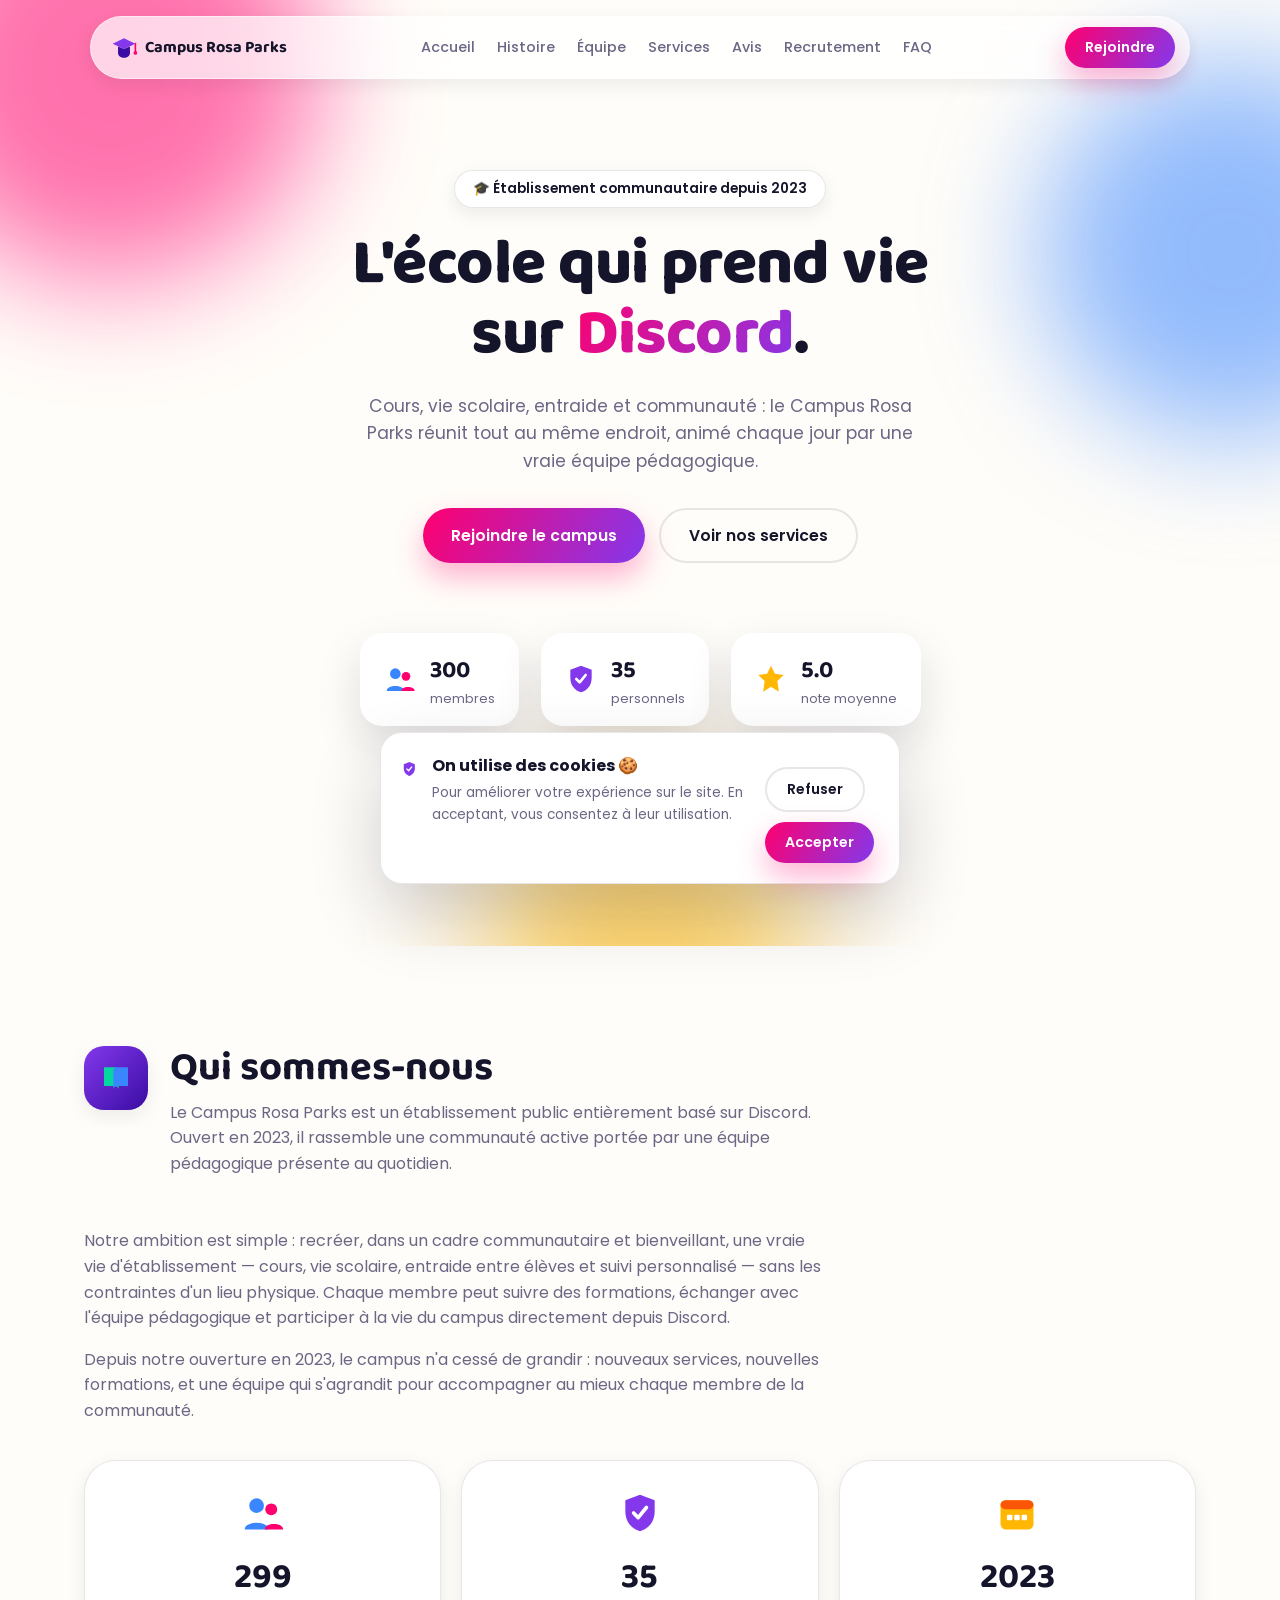
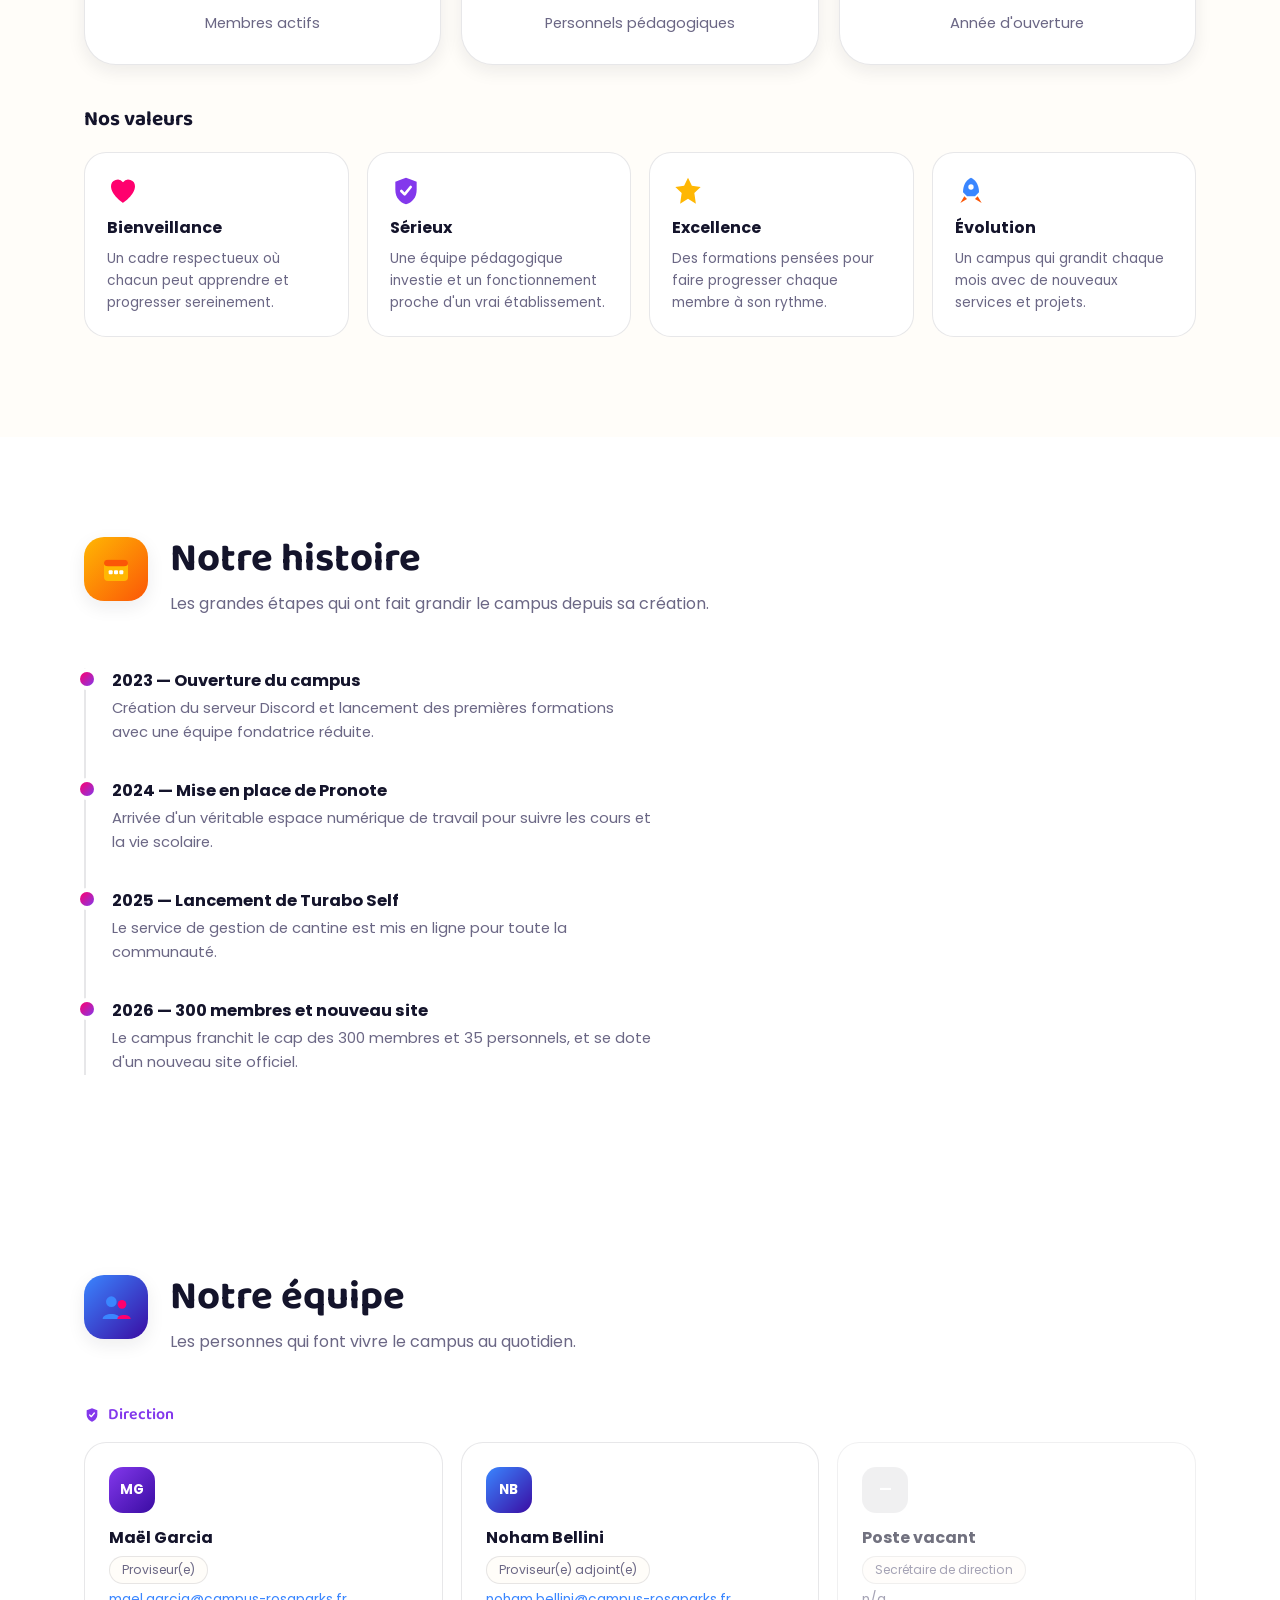
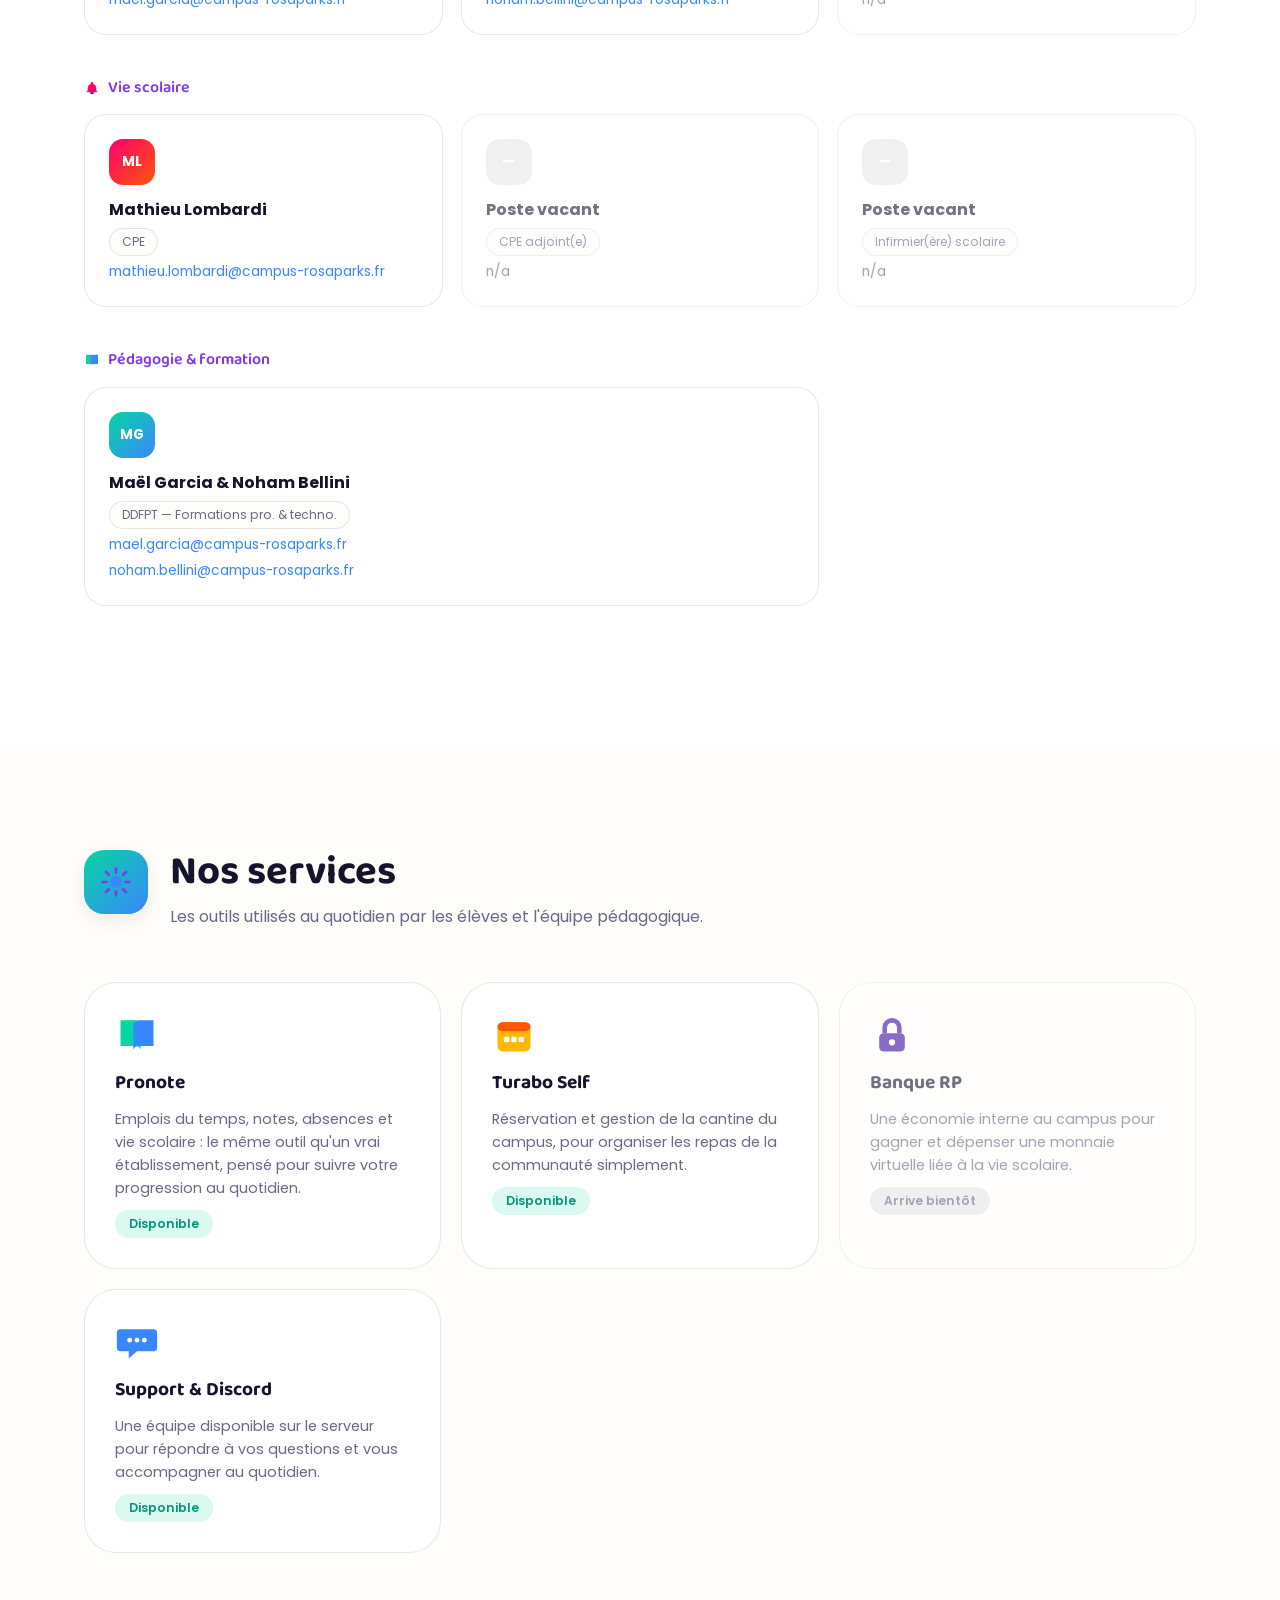
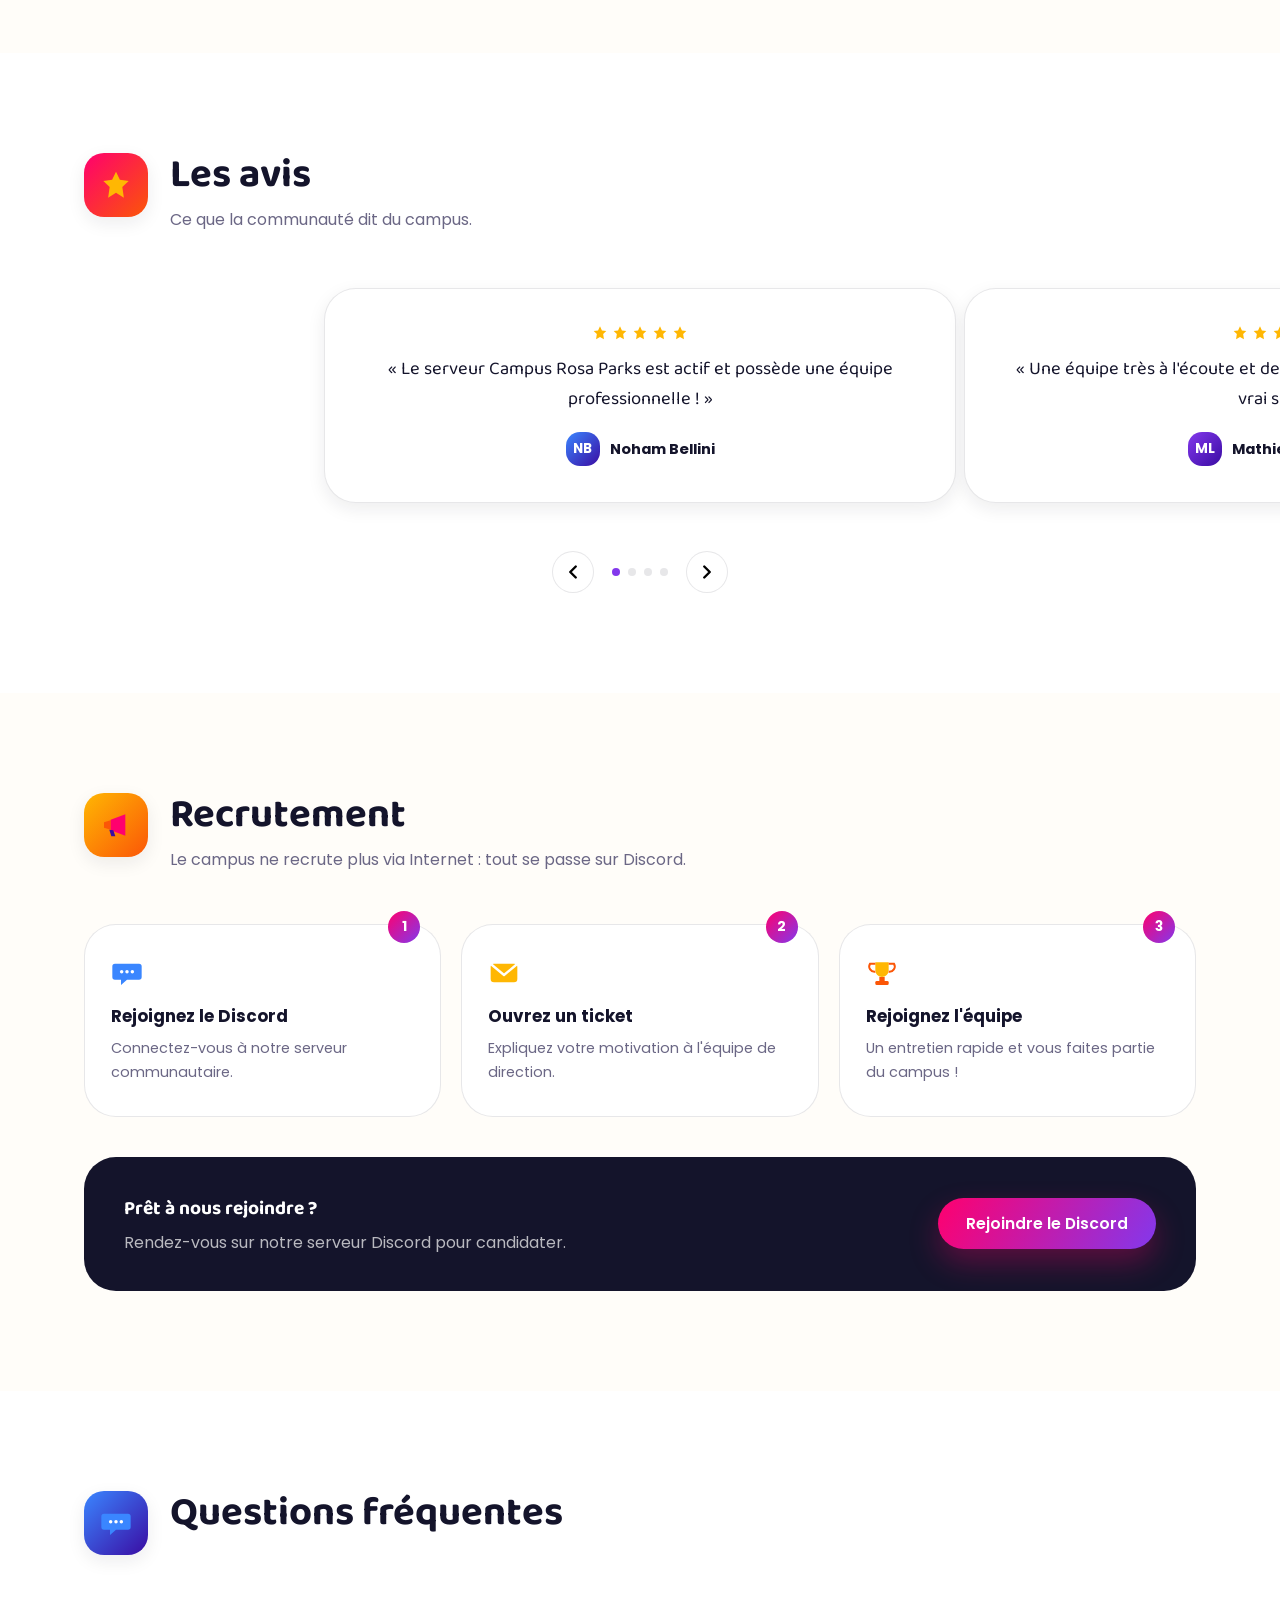
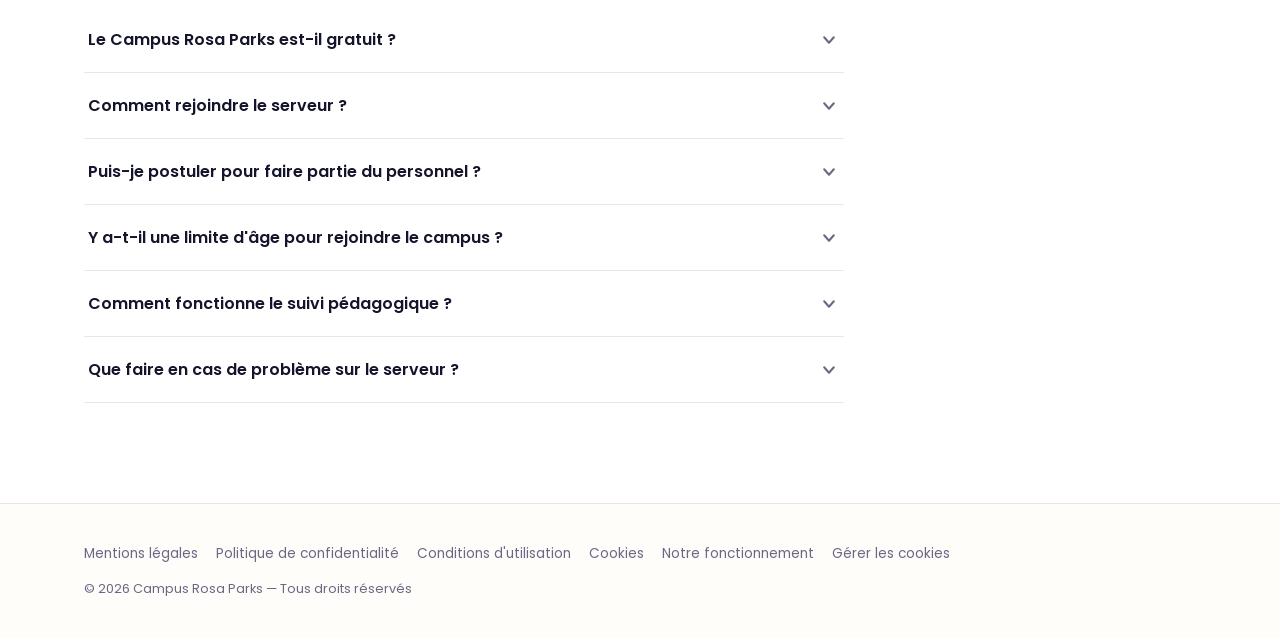
==== commit 3625bd96: "Update index.html" ====
--- a/index.html
+++ b/index.html
@@ -8,7 +8,422 @@
 <link rel="preconnect" href="https://fonts.googleapis.com">
 <link rel="preconnect" href="https://fonts.gstatic.com" crossorigin>
 <link href="https://fonts.googleapis.com/css2?family=Baloo+2:wght@500;600;700;800&family=Poppins:wght@400;500;600;700&display=swap" rel="stylesheet">
-<link rel="stylesheet" href="css/style.css">
+<style>
+/* =========================================================
+   CAMPUS ROSA PARKS — DESIGN SYSTEM
+   ========================================================= */
+
+:root{
+  /* Palette */
+  --sun:#FFB703;
+  --tang:#FB5607;
+  --pink:#FF006E;
+  --purple:#8338EC;
+  --deep:#3A0CA3;
+  --blue:#3A86FF;
+  --green:#06D6A0;
+  --ink:#14142B;
+  --paper:#FFFDF9;
+  --paper-2:#FFFFFF;
+  --muted:#6B6785;
+  --line:rgba(20,20,43,.10);
+
+  /* Type */
+  --font-display:'Baloo 2', system-ui, sans-serif;
+  --font-body:'Poppins', system-ui, -apple-system, sans-serif;
+
+  /* Radii & shadow */
+  --r-sm:14px;
+  --r-md:22px;
+  --r-lg:32px;
+  --r-pill:100px;
+  --shadow-sm:0 6px 18px rgba(20,20,43,.08);
+  --shadow-md:0 20px 45px rgba(20,20,43,.14);
+  --shadow-lg:0 30px 70px rgba(20,20,43,.20);
+}
+
+@media (prefers-color-scheme: dark){
+  :root:not([data-theme="light"]){
+    --paper:#0F0E1F;
+    --paper-2:#181733;
+    --ink:#F4F2FF;
+    --muted:#A7A2C9;
+    --line:rgba(255,255,255,.10);
+  }
+}
+:root[data-theme="dark"]{
+  --paper:#0F0E1F;
+  --paper-2:#181733;
+  --ink:#F4F2FF;
+  --muted:#A7A2C9;
+  --line:rgba(255,255,255,.10);
+}
+
+/* ---------- Reset ---------- */
+*,*::before,*::after{box-sizing:border-box;}
+html,body{margin:0; padding:0;}
+html{scroll-behavior:smooth; scroll-padding-top:100px;}
+body{
+  background:var(--paper);
+  color:var(--ink);
+  font-family:var(--font-body);
+  padding-top:env(safe-area-inset-top,0px);
+  padding-bottom:env(safe-area-inset-bottom,0px);
+  overflow-x:hidden;
+}
+h1,h2,h3{font-family:var(--font-display); line-height:1.1; margin:0;}
+p{margin:0; color:var(--muted); line-height:1.6;}
+a{color:inherit; text-decoration:none;}
+button{font-family:inherit; cursor:pointer;}
+img{max-width:100%; display:block;}
+.wrap{max-width:1160px; margin:0 auto; padding:0 24px;}
+
+/* ---------- Icons ---------- */
+.icon{width:22px; height:22px; display:inline-block; vertical-align:middle;}
+.icon-xs{width:16px; height:16px;}
+.icon-sm{width:26px; height:26px;}
+.icon-md{width:32px; height:32px;}
+.icon-lg{width:44px; height:44px;}
+
+/* ---------- Buttons ---------- */
+.btn{
+  display:inline-flex; align-items:center; gap:8px;
+  padding:14px 28px; border-radius:var(--r-pill);
+  font-weight:600; font-size:.98rem; border:none;
+  transition:transform .2s ease, box-shadow .2s ease, background .2s ease;
+}
+.btn-sm{padding:10px 20px; font-size:.88rem;}
+.btn-primary{
+  background:linear-gradient(120deg, var(--pink), var(--purple));
+  color:#fff; box-shadow:0 14px 30px rgba(255,0,110,.30);
+}
+.btn-primary:hover{transform:translateY(-3px); box-shadow:0 18px 36px rgba(255,0,110,.4);}
+.btn-ghost{
+  background:transparent; color:var(--ink); border:2px solid var(--line);
+}
+.btn-ghost:hover{border-color:var(--purple); color:var(--purple);}
+
+/* ---------- Reveal-on-scroll ----------
+   Important : le contenu est visible PAR DEFAUT (pas de opacity:0 en CSS).
+   C'est le JS qui applique l'état caché en style inline avant d'observer,
+   pour que la page reste lisible même si le script ne se charge pas. */
+.reveal{transition:opacity .7s ease, transform .7s ease;}
+
+/* =========================================================
+   NAVIGATION — pilule flottante
+   ========================================================= */
+.nav-float{
+  position:fixed; top:16px; top:calc(16px + env(safe-area-inset-top,0px));
+  left:16px; right:16px; z-index:200;
+  display:flex; justify-content:center;
+}
+.nav-inner{
+  width:100%; max-width:1100px;
+  display:flex; align-items:center; justify-content:space-between; gap:18px;
+  background:rgba(255,255,255,.7);
+  backdrop-filter:blur(16px);
+  border:1px solid rgba(255,255,255,.5);
+  border-radius:var(--r-pill);
+  padding:10px 14px 10px 20px;
+  box-shadow:var(--shadow-sm);
+  transition:box-shadow .3s ease;
+}
+:root[data-theme="dark"] .nav-inner{background:rgba(24,23,51,.7); border-color:rgba(255,255,255,.08);}
+.nav-float.scrolled .nav-inner{box-shadow:var(--shadow-md);}
+.brand{display:flex; align-items:center; gap:8px; font-family:var(--font-display); font-weight:700; font-size:1.02rem; white-space:nowrap;}
+.nav-links{display:flex; gap:22px;}
+.nav-links a{font-size:.9rem; font-weight:500; color:var(--muted); transition:color .2s;}
+.nav-links a:hover{color:var(--pink);}
+.nav-cta{white-space:nowrap;}
+.nav-burger{display:none; background:none; border:none; color:var(--ink); padding:6px;}
+
+@media (max-width:900px){
+  .nav-links{
+    position:fixed; top:82px; left:16px; right:16px;
+    background:var(--paper-2); border-radius:var(--r-md); box-shadow:var(--shadow-md);
+    flex-direction:column; padding:18px; gap:14px;
+    transform:translateY(-14px); opacity:0; pointer-events:none; transition:.25s ease;
+  }
+  .nav-links.open{transform:translateY(0); opacity:1; pointer-events:auto;}
+  .nav-cta{display:none;}
+  .nav-burger{display:block;}
+}
+
+/* =========================================================
+   HERO
+   ========================================================= */
+.hero{
+  position:relative; padding:170px 24px 220px; overflow:hidden;
+  text-align:center; isolation:isolate;
+}
+.blob{position:absolute; border-radius:50%; filter:blur(60px); opacity:.55; z-index:-1; animation:float-blob 16s ease-in-out infinite;}
+.blob-a{width:420px; height:420px; background:var(--pink); top:-140px; left:-100px;}
+.blob-b{width:380px; height:380px; background:var(--blue); top:60px; right:-140px; animation-delay:-5s;}
+.blob-c{width:320px; height:320px; background:var(--sun); bottom:-160px; left:38%; animation-delay:-10s;}
+@keyframes float-blob{
+  0%,100%{transform:translate(0,0) scale(1);}
+  50%{transform:translate(30px,-40px) scale(1.08);}
+}
+.hero-content{max-width:720px; margin:0 auto;}
+.badge{
+  display:inline-block; background:var(--paper-2); border:1px solid var(--line);
+  padding:8px 18px; border-radius:var(--r-pill); font-size:.85rem; font-weight:600;
+  margin-bottom:22px; box-shadow:var(--shadow-sm);
+}
+.hero h1{font-size:clamp(2.4rem,6vw,4rem); font-weight:800; letter-spacing:-.01em;}
+.text-gradient{
+  background:linear-gradient(120deg, var(--pink), var(--purple));
+  -webkit-background-clip:text; background-clip:text; color:transparent;
+}
+.hero .lede{max-width:52ch; margin:22px auto 0; font-size:1.08rem;}
+.hero-actions{display:flex; gap:14px; justify-content:center; margin-top:32px; flex-wrap:wrap;}
+
+.hero-cards{
+  position:relative; max-width:900px; margin:70px auto 0;
+  display:flex; justify-content:center; gap:22px; flex-wrap:wrap;
+}
+.float-card{
+  background:var(--paper-2); border-radius:var(--r-md); box-shadow:var(--shadow-md);
+  padding:18px 24px; display:flex; align-items:center; gap:14px; text-align:left;
+  animation:float-card 6s ease-in-out infinite;
+}
+.float-card div{display:flex; flex-direction:column;}
+.float-card b{font-family:var(--font-display); font-size:1.5rem;}
+.float-card span{font-size:.8rem; color:var(--muted);}
+.fc-1{animation-delay:0s;}
+.fc-2{transform:translateY(18px); animation-delay:-2s;}
+.fc-3{animation-delay:-4s;}
+@keyframes float-card{
+  0%,100%{transform:translateY(0);}
+  50%{transform:translateY(-12px);}
+}
+.fc-2{ }
+
+/* =========================================================
+   SECTIONS
+   ========================================================= */
+.section{padding:100px 0;}
+.section.alt{background:var(--paper-2);}
+.section-head{display:flex; align-items:flex-start; gap:22px; margin-bottom:52px; max-width:760px;}
+.section-head h2{font-size:clamp(1.8rem,3.6vw,2.5rem); font-weight:700; margin-bottom:10px;}
+.icon-badge{
+  width:64px; height:64px; border-radius:20px; flex-shrink:0;
+  display:flex; align-items:center; justify-content:center; box-shadow:var(--shadow-sm);
+}
+.icon-badge .icon{width:32px; height:32px;}
+.grad-purple{background:linear-gradient(135deg,#8338EC,#3A0CA3); color:#fff;}
+.grad-blue{background:linear-gradient(135deg,#3A86FF,#3A0CA3); color:#fff;}
+.grad-pink{background:linear-gradient(135deg,#FF006E,#FB5607); color:#fff;}
+.grad-green{background:linear-gradient(135deg,#06D6A0,#3A86FF); color:#fff;}
+.grad-orange{background:linear-gradient(135deg,#FFB703,#FB5607); color:#fff;}
+.grad-muted{background:var(--line); color:var(--muted);}
+
+/* ---- Texte long & valeurs ---- */
+.text-block{max-width:74ch; display:flex; flex-direction:column; gap:16px; margin-bottom:36px;}
+.text-block p{font-size:1rem;}
+.sub-title{font-size:1.3rem; font-weight:700; margin:44px 0 20px;}
+.values-grid{display:grid; grid-template-columns:repeat(4,1fr); gap:18px;}
+.value-card{
+  background:var(--paper-2); border:1px solid var(--line); border-radius:var(--r-md);
+  padding:22px; display:flex; flex-direction:column; gap:8px; align-items:flex-start;
+  transition:transform .2s ease, box-shadow .2s ease;
+}
+.value-card:hover{transform:translateY(-4px); box-shadow:var(--shadow-sm);}
+.value-card b{font-size:1rem;}
+.value-card p{font-size:.86rem;}
+
+/* ---- Frise chronologique ---- */
+.timeline{position:relative; display:flex; flex-direction:column; gap:34px; padding-left:26px; border-left:2px solid var(--line);}
+.timeline-item{position:relative;}
+.timeline-dot{
+  position:absolute; left:-32px; top:4px; width:14px; height:14px; border-radius:50%;
+  background:linear-gradient(135deg,var(--pink),var(--purple)); box-shadow:0 0 0 4px var(--paper-2);
+}
+.timeline-item b{display:block; font-size:1.02rem; margin-bottom:4px;}
+.timeline-item p{font-size:.92rem; max-width:60ch;}
+
+/* ---- Bento (Qui sommes-nous) ---- */
+.bento{display:grid; grid-template-columns:repeat(3,1fr); gap:20px;}
+.bento-card{
+  background:var(--paper-2); border:1px solid var(--line); border-radius:var(--r-lg);
+  padding:30px; text-align:center; display:flex; flex-direction:column; align-items:center; gap:8px;
+  box-shadow:var(--shadow-sm); transition:transform .25s ease, box-shadow .25s ease;
+}
+.bento-card:hover{transform:translateY(-6px); box-shadow:var(--shadow-md);}
+.bento-card .icon-lg{margin-bottom:6px;}
+.bento-card b{font-family:var(--font-display); font-size:2.2rem;}
+.bento-card span{color:var(--muted); font-size:.92rem;}
+
+/* ---- Équipe ---- */
+.team-group{margin-bottom:44px;}
+.team-group h3{
+  display:flex; align-items:center; gap:8px; font-size:1rem; font-weight:600;
+  color:var(--purple); margin-bottom:18px;
+}
+.team-grid{display:grid; grid-template-columns:repeat(3,1fr); gap:18px;}
+.member-card{
+  background:var(--paper-2); border:1px solid var(--line); border-radius:var(--r-md);
+  padding:24px; display:flex; flex-direction:column; gap:6px; align-items:flex-start;
+  transition:transform .2s ease, box-shadow .2s ease;
+}
+.member-card:hover{transform:translateY(-4px); box-shadow:var(--shadow-sm);}
+.member-card.wide{grid-column:span 2;}
+.member-card.empty{opacity:.6;}
+.avatar{
+  width:46px; height:46px; border-radius:14px; color:#fff; font-weight:700; font-size:.85rem;
+  display:flex; align-items:center; justify-content:center; margin-bottom:6px;
+}
+.avatar.sm{width:34px; height:34px; margin:0;}
+.member-card b{font-size:1rem;}
+.role-tag{
+  font-size:.76rem; color:var(--muted); background:var(--paper); border:1px solid var(--line);
+  padding:4px 12px; border-radius:var(--r-pill);
+}
+.member-card a{font-size:.86rem; color:var(--blue);}
+.member-card a:hover{color:var(--pink);}
+.member-card .na{font-size:.86rem; color:var(--muted);}
+
+/* ---- Services ---- */
+.svc-grid{display:grid; grid-template-columns:repeat(3,1fr); gap:20px;}
+.svc-card{
+  background:var(--paper-2); border:1px solid var(--line); border-radius:var(--r-lg);
+  padding:30px; display:flex; flex-direction:column; gap:10px; align-items:flex-start;
+  transition:transform .25s ease, box-shadow .25s ease, border-color .25s ease;
+}
+.svc-card:hover{transform:translateY(-6px); box-shadow:var(--shadow-md); border-color:var(--purple);}
+.svc-card b{font-family:var(--font-display); font-size:1.2rem;}
+.svc-card p{font-size:.9rem;}
+.svc-card.soon{opacity:.6;}
+.status{font-size:.76rem; font-weight:600; padding:5px 14px; border-radius:var(--r-pill);}
+.status.ok{background:rgba(6,214,160,.15); color:#04967a;}
+.status.wait{background:var(--line); color:var(--muted);}
+
+/* ---- Avis / carrousel ---- */
+.carousel{max-width:640px; margin:0 auto;}
+.carousel-track{display:flex; transition:transform .5s ease;}
+.carousel-slide{min-width:100%; padding:4px;}
+.review-card{
+  background:var(--paper-2); border:1px solid var(--line); border-radius:var(--r-lg);
+  padding:36px; text-align:center; box-shadow:var(--shadow-sm);
+}
+.review-card.invite{display:flex; flex-direction:column; align-items:center; gap:14px;}
+.stars{display:flex; gap:4px; justify-content:center; color:var(--sun); margin-bottom:14px;}
+.review-card p{font-family:var(--font-display); font-size:1.15rem; color:var(--ink); margin-bottom:18px;}
+.who{display:flex; align-items:center; justify-content:center; gap:10px;}
+.who b{font-size:.92rem;}
+.carousel-controls{display:flex; align-items:center; justify-content:center; gap:18px; margin-top:24px;}
+.carousel-controls button{
+  width:42px; height:42px; border-radius:50%; border:1px solid var(--line);
+  background:var(--paper-2); display:flex; align-items:center; justify-content:center;
+  transition:background .2s ease, color .2s ease;
+}
+.carousel-controls button:hover{background:var(--purple); color:#fff;}
+.carousel-dots{display:flex; gap:8px;}
+.carousel-dots span{width:8px; height:8px; border-radius:50%; background:var(--line); transition:background .2s ease;}
+.carousel-dots span.active{background:var(--purple);}
+
+/* ---- Recrutement ---- */
+.steps{display:grid; grid-template-columns:repeat(3,1fr); gap:20px; margin-bottom:40px;}
+.step{
+  position:relative; background:var(--paper-2); border:1px solid var(--line); border-radius:var(--r-lg);
+  padding:32px 26px; display:flex; flex-direction:column; gap:8px; align-items:flex-start;
+}
+.step-n{
+  position:absolute; top:-14px; right:20px; width:32px; height:32px; border-radius:50%;
+  background:linear-gradient(135deg,var(--pink),var(--purple)); color:#fff;
+  display:flex; align-items:center; justify-content:center; font-weight:700; font-size:.85rem;
+}
+.step b{font-size:1.05rem; margin-top:6px;}
+.step p{font-size:.9rem;}
+.cta-banner{
+  background:var(--ink); color:#fff; border-radius:var(--r-lg); padding:36px 40px;
+  display:flex; align-items:center; justify-content:space-between; gap:24px; flex-wrap:wrap;
+}
+.cta-banner b{font-family:var(--font-display); font-size:1.2rem; display:block; margin-bottom:6px;}
+.cta-banner p{color:rgba(255,255,255,.7);}
+
+/* ---- FAQ ---- */
+.faq-list{max-width:760px;}
+.faq-item{border-bottom:1px solid var(--line);}
+.faq-q{
+  width:100%; background:none; border:none; text-align:left; padding:20px 4px;
+  display:flex; justify-content:space-between; align-items:center; font-weight:600; font-size:1rem; color:var(--ink);
+}
+.faq-q .icon{transition:transform .25s ease; color:var(--muted);}
+.faq-item.open .faq-q .icon{transform:rotate(180deg); color:var(--purple);}
+.faq-a{max-height:0; overflow:hidden; transition:max-height .3s ease;}
+.faq-a p{padding:0 4px 20px;}
+
+/* =========================================================
+   FOOTER
+   ========================================================= */
+footer{border-top:1px solid var(--line); padding:40px 0;}
+.footer-inner{display:flex; flex-direction:column; gap:16px;}
+.footer-links{display:flex; gap:18px; flex-wrap:wrap; align-items:center;}
+.footer-links a, .link-btn{font-size:.85rem; color:var(--muted); background:none; border:none; padding:0;}
+.footer-links a:hover, .link-btn:hover{color:var(--pink);}
+.footer-base{font-size:.8rem; color:var(--muted);}
+
+/* =========================================================
+   COOKIES
+   ========================================================= */
+.cookie-banner{
+  position:fixed; left:16px; right:16px; bottom:calc(16px + env(safe-area-inset-bottom,0px));
+  max-width:520px; margin:0 auto; z-index:300;
+  background:var(--paper-2); border:1px solid var(--line); border-radius:var(--r-md);
+  box-shadow:var(--shadow-lg); padding:20px; display:flex; gap:14px; align-items:flex-start;
+}
+.cookie-text b{display:block; margin-bottom:4px;}
+.cookie-text p{font-size:.85rem;}
+.cookie-actions{display:flex; gap:10px; margin-top:14px; flex-wrap:wrap;}
+@media (max-width:520px){
+  .cookie-banner{flex-direction:column;}
+}
+
+.refused-overlay{
+  display:none; position:fixed; inset:0; z-index:400; background:rgba(15,14,31,.75);
+  align-items:center; justify-content:center; padding:24px; backdrop-filter:blur(4px);
+}
+.refused-box{
+  background:var(--paper-2); border-radius:var(--r-lg); padding:40px; max-width:380px; text-align:center;
+}
+.refused-box h3{margin:14px 0 8px; font-size:1.3rem;}
+.refused-box p{margin-bottom:20px; font-size:.92rem;}
+
+/* =========================================================
+   BACK TO TOP
+   ========================================================= */
+.back-to-top{
+  position:fixed; right:20px; bottom:calc(20px + env(safe-area-inset-bottom,0px));
+  width:48px; height:48px; border-radius:50%; border:none; z-index:150;
+  background:linear-gradient(135deg,var(--pink),var(--purple)); color:#fff;
+  display:flex; align-items:center; justify-content:center;
+  box-shadow:var(--shadow-md); cursor:pointer;
+  opacity:0; transform:translateY(12px); pointer-events:none;
+  transition:opacity .25s ease, transform .25s ease;
+}
+.back-to-top.visible{opacity:1; transform:translateY(0); pointer-events:auto;}
+.back-to-top:hover{filter:brightness(1.08);}
+.back-to-top .icon{transform:rotate(-90deg);}
+
+/* =========================================================
+   RESPONSIVE
+   ========================================================= */
+@media (max-width:900px){
+  .bento, .svc-grid, .steps, .team-grid{grid-template-columns:1fr 1fr;}
+  .values-grid{grid-template-columns:1fr 1fr;}
+  .member-card.wide{grid-column:span 2;}
+}
+@media (max-width:640px){
+  .hero{padding:150px 20px 260px;}
+  .bento, .svc-grid, .steps, .team-grid{grid-template-columns:1fr;}
+  .values-grid{grid-template-columns:1fr;}
+  .member-card.wide{grid-column:span 1;}
+  .section-head{flex-direction:column;}
+  .cta-banner{flex-direction:column; align-items:flex-start;}
+}
+
+</style>
 </head>
 <body>
 
@@ -561,6 +976,189 @@
   <svg class="icon"><use href="#i-arrow"/></svg>
 </button>
 
-<script src="js/script.js"></script>
+<script>
+/* =========================================================
+   CAMPUS ROSA PARKS — SCRIPT PRINCIPAL
+   ========================================================= */
+document.addEventListener('DOMContentLoaded', () => {
+
+  /* ---------------------------------------------------------
+     1) Navigation flottante — état "scrolled" + menu mobile
+     --------------------------------------------------------- */
+  const nav = document.getElementById('nav');
+  const burger = document.getElementById('navBurger');
+  const navLinks = document.getElementById('navLinks');
+
+  window.addEventListener('scroll', () => {
+    nav.classList.toggle('scrolled', window.scrollY > 20);
+  });
+
+  burger.addEventListener('click', () => {
+    navLinks.classList.toggle('open');
+  });
+
+  navLinks.querySelectorAll('a').forEach(link => {
+    link.addEventListener('click', () => navLinks.classList.remove('open'));
+  });
+
+  /* ---------------------------------------------------------
+     2) Reveal on scroll — IntersectionObserver
+     --------------------------------------------------------- */
+  const revealEls = document.querySelectorAll('.reveal');
+  const revealObserver = new IntersectionObserver((entries) => {
+    entries.forEach(entry => {
+      if (entry.isIntersecting) {
+        entry.target.style.opacity = '1';
+        entry.target.style.transform = 'translateY(0)';
+        revealObserver.unobserve(entry.target);
+      }
+    });
+  }, { threshold: 0.15 });
+  revealEls.forEach(el => {
+    // On ne cache l'élément qu'une fois sûr que le JS tourne et que
+    // l'observer va bien le reprendre en charge juste après.
+    el.style.opacity = '0';
+    el.style.transform = 'translateY(28px)';
+    revealObserver.observe(el);
+  });
+
+  /* ---------------------------------------------------------
+     3) Compteurs animés
+     --------------------------------------------------------- */
+  const counters = document.querySelectorAll('.counter');
+  const animateCounter = (el) => {
+    const target = parseInt(el.dataset.target, 10) || 0;
+    const duration = 1400;
+    const start = performance.now();
+    function tick(now) {
+      const progress = Math.min((now - start) / duration, 1);
+      const eased = 1 - Math.pow(1 - progress, 3);
+      el.textContent = Math.round(eased * target);
+      if (progress < 1) requestAnimationFrame(tick);
+    }
+    requestAnimationFrame(tick);
+  };
+  const counterObserver = new IntersectionObserver((entries) => {
+    entries.forEach(entry => {
+      if (entry.isIntersecting) {
+        animateCounter(entry.target);
+        counterObserver.unobserve(entry.target);
+      }
+    });
+  }, { threshold: 0.4 });
+  counters.forEach(c => counterObserver.observe(c));
+
+  /* ---------------------------------------------------------
+     4) Carrousel d'avis
+     --------------------------------------------------------- */
+  const track = document.getElementById('carouselTrack');
+  const dotsWrap = document.getElementById('carouselDots');
+  const slides = track ? Array.from(track.children) : [];
+  let currentSlide = 0;
+
+  if (track && slides.length) {
+    slides.forEach((_, i) => {
+      const dot = document.createElement('span');
+      if (i === 0) dot.classList.add('active');
+      dot.addEventListener('click', () => goToSlide(i));
+      dotsWrap.appendChild(dot);
+    });
+
+    function goToSlide(index) {
+      currentSlide = (index + slides.length) % slides.length;
+      track.style.transform = `translateX(-${currentSlide * 100}%)`;
+      Array.from(dotsWrap.children).forEach((d, i) => {
+        d.classList.toggle('active', i === currentSlide);
+      });
+    }
+
+    document.getElementById('prevSlide').addEventListener('click', () => goToSlide(currentSlide - 1));
+    document.getElementById('nextSlide').addEventListener('click', () => goToSlide(currentSlide + 1));
+  }
+
+  /* ---------------------------------------------------------
+     5) FAQ accordéon
+     --------------------------------------------------------- */
+  document.querySelectorAll('.faq-item').forEach(item => {
+    const btn = item.querySelector('.faq-q');
+    const answer = item.querySelector('.faq-a');
+    btn.addEventListener('click', () => {
+      const isOpen = item.classList.contains('open');
+      document.querySelectorAll('.faq-item.open').forEach(openItem => {
+        if (openItem !== item) {
+          openItem.classList.remove('open');
+          openItem.querySelector('.faq-a').style.maxHeight = null;
+        }
+      });
+      item.classList.toggle('open', !isOpen);
+      answer.style.maxHeight = !isOpen ? answer.scrollHeight + 'px' : null;
+    });
+  });
+
+  /* ---------------------------------------------------------
+     6) Cookies — accepter / refuser / rouvrir
+     --------------------------------------------------------- */
+  const cookieBanner = document.getElementById('cookieBanner');
+  const refusedOverlay = document.getElementById('refusedOverlay');
+  const body = document.body;
+
+  function applyCookieChoice(choice) {
+    if (choice === 'accepted') {
+      cookieBanner.style.display = 'none';
+      refusedOverlay.style.display = 'none';
+      body.style.filter = 'none';
+    } else if (choice === 'refused') {
+      cookieBanner.style.display = 'none';
+      refusedOverlay.style.display = 'flex';
+      body.style.filter = 'blur(6px)';
+    }
+  }
+
+  try {
+    const saved = localStorage.getItem('crp-cookie-choice');
+    if (saved) applyCookieChoice(saved);
+  } catch (e) { /* stockage indisponible : on laisse la bannière visible */ }
+
+  document.getElementById('cookieAccept').addEventListener('click', () => {
+    try { localStorage.setItem('crp-cookie-choice', 'accepted'); } catch (e) {}
+    applyCookieChoice('accepted');
+  });
+
+  document.getElementById('cookieRefuse').addEventListener('click', () => {
+    try { localStorage.setItem('crp-cookie-choice', 'refused'); } catch (e) {}
+    applyCookieChoice('refused');
+  });
+
+  document.getElementById('reopenBanner').addEventListener('click', () => {
+    refusedOverlay.style.display = 'none';
+    body.style.filter = 'none';
+    cookieBanner.style.display = 'flex';
+  });
+
+  const reopenFooter = document.getElementById('reopenCookiesFooter');
+  if (reopenFooter) {
+    reopenFooter.addEventListener('click', () => {
+      body.style.filter = 'none';
+      refusedOverlay.style.display = 'none';
+      cookieBanner.style.display = 'flex';
+    });
+  }
+
+  /* ---------------------------------------------------------
+     7) Bouton retour en haut
+     --------------------------------------------------------- */
+  const backToTop = document.getElementById('backToTop');
+  if (backToTop) {
+    window.addEventListener('scroll', () => {
+      backToTop.classList.toggle('visible', window.scrollY > 600);
+    });
+    backToTop.addEventListener('click', () => {
+      window.scrollTo({ top: 0, behavior: 'smooth' });
+    });
+  }
+
+});
+
+</script>
 </body>
 </html>
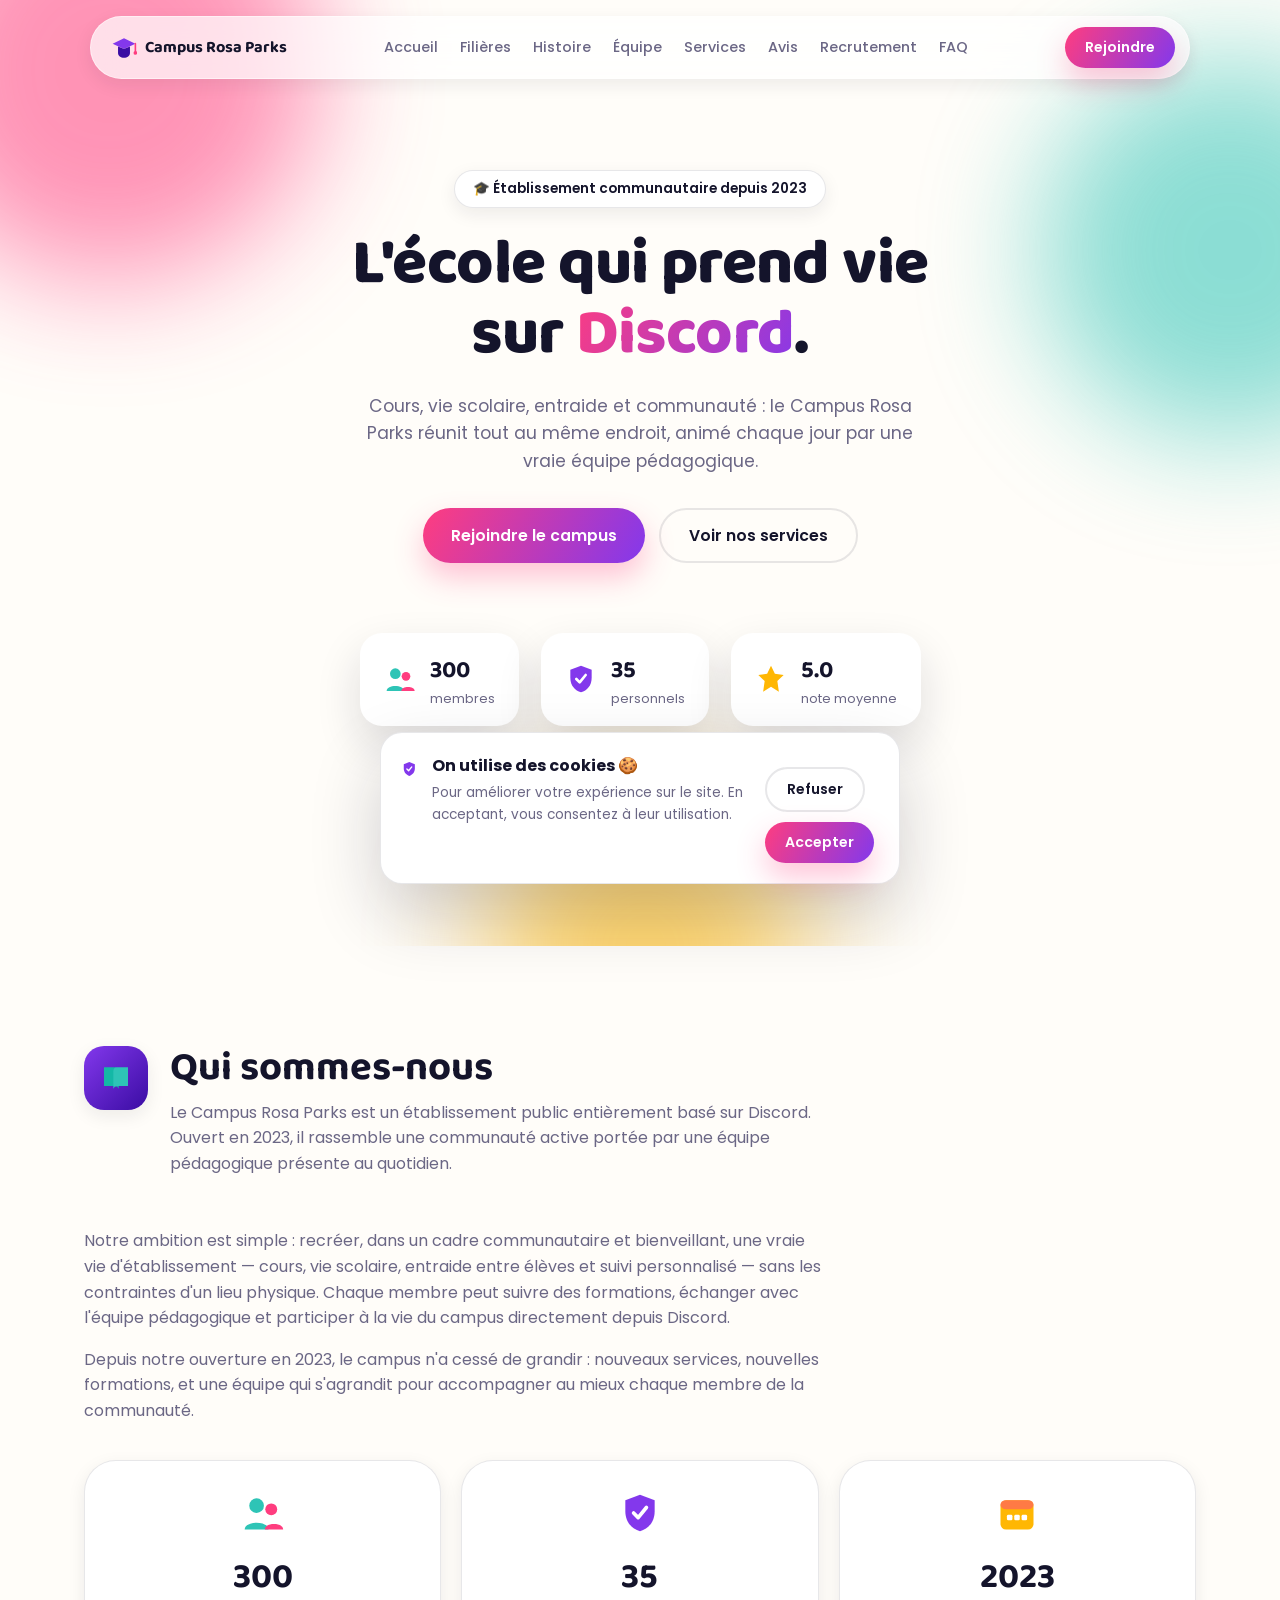
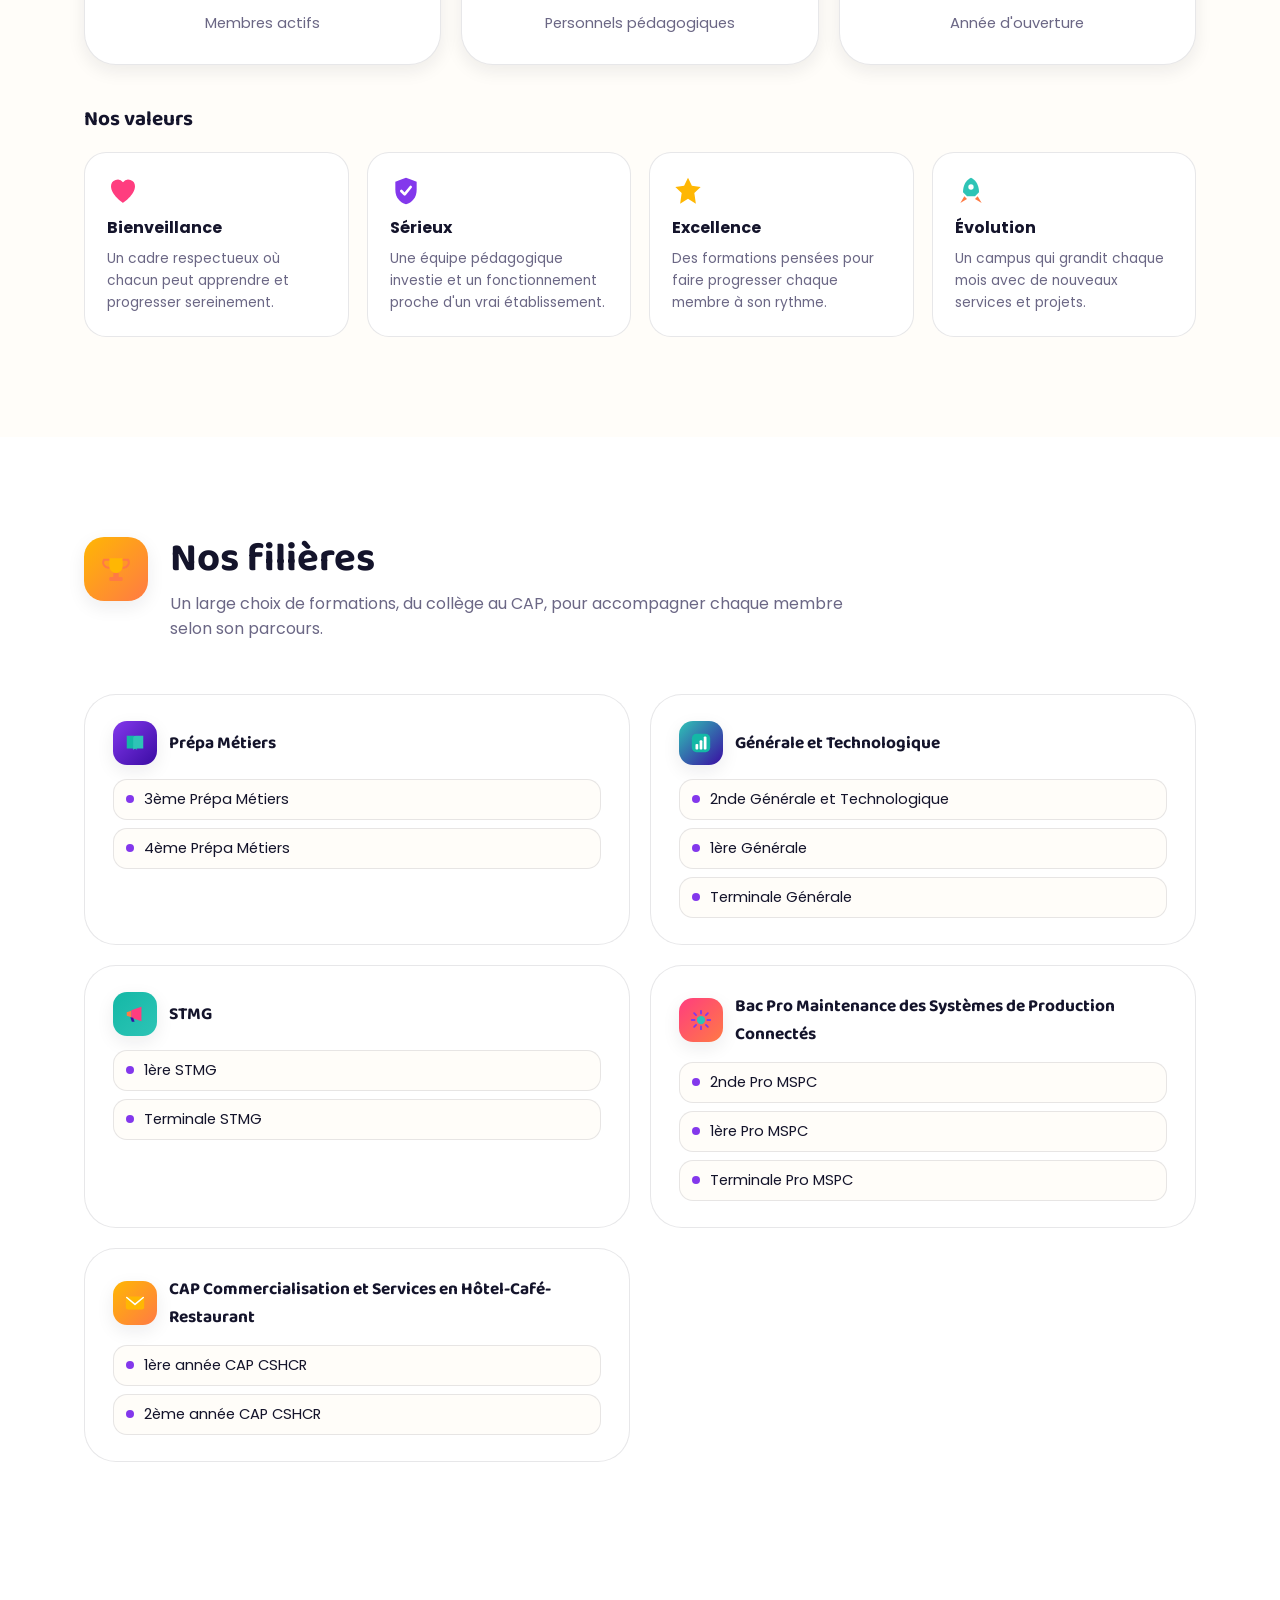
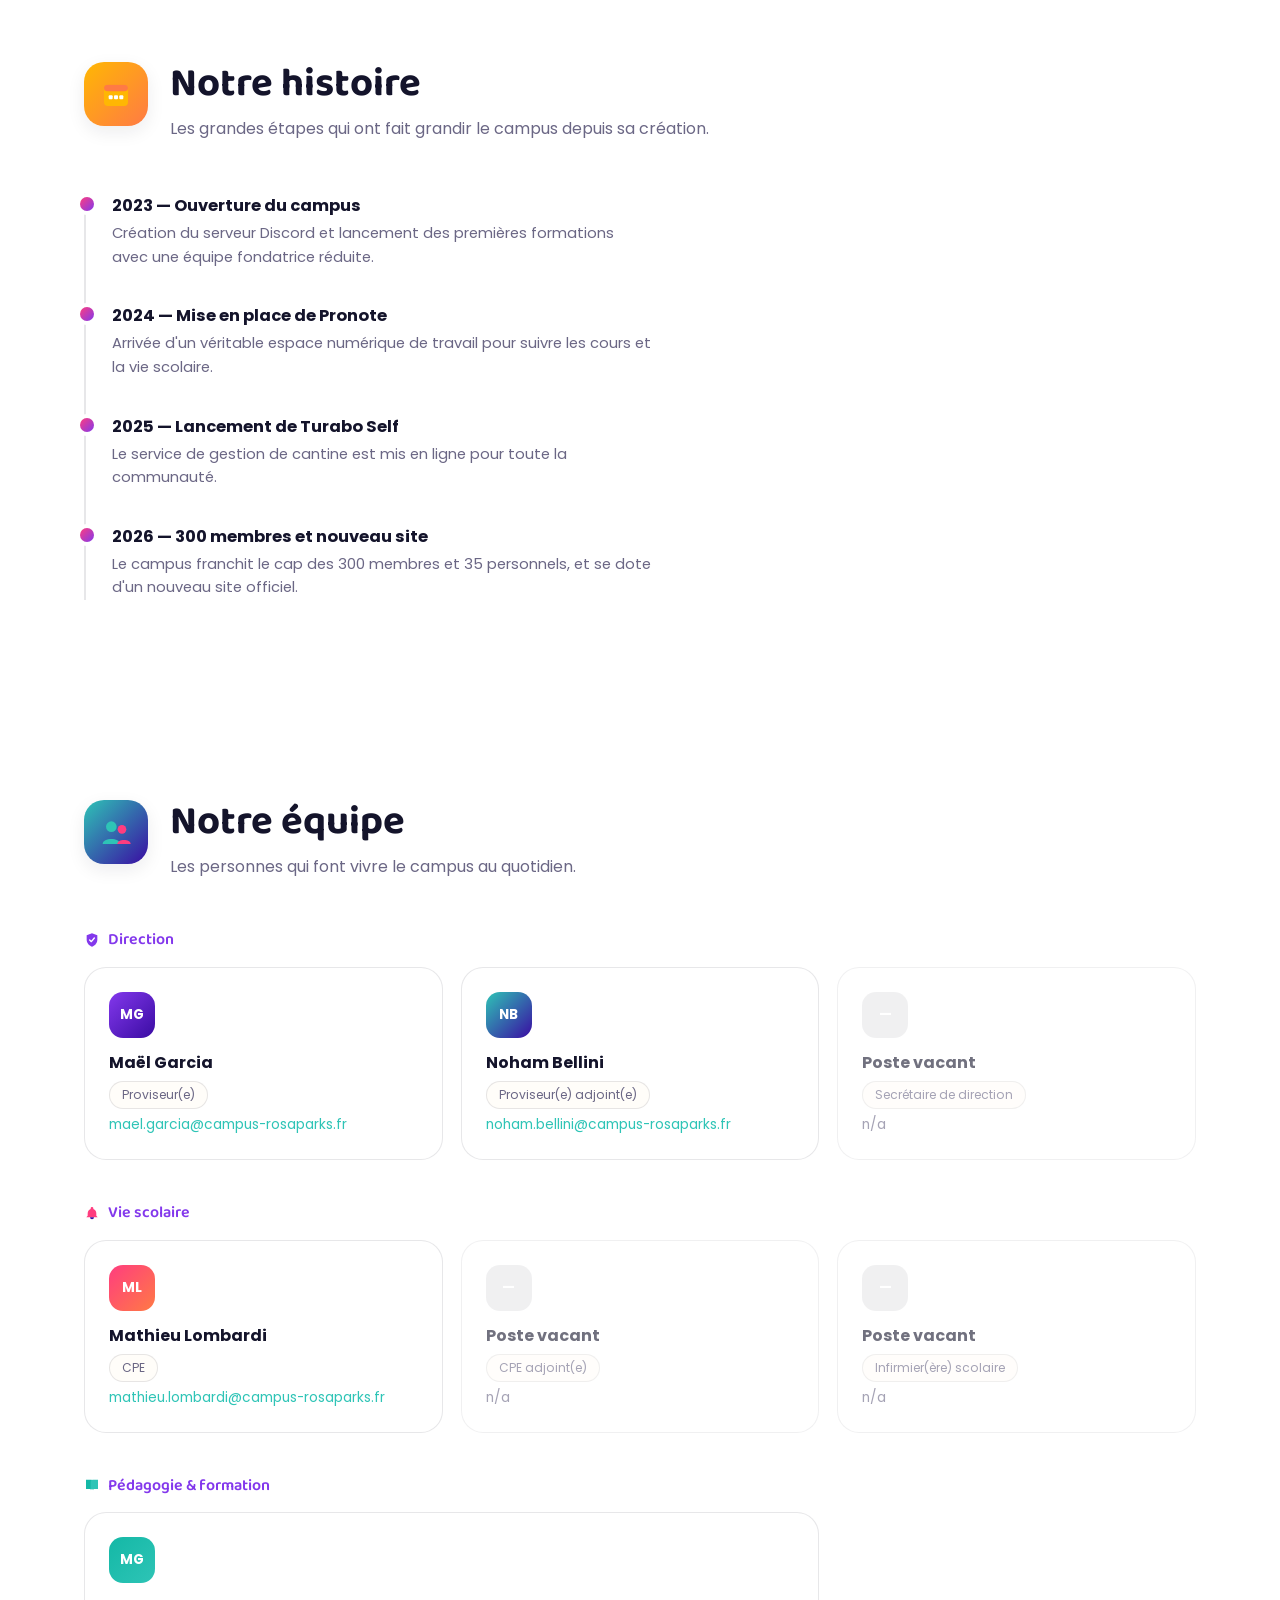
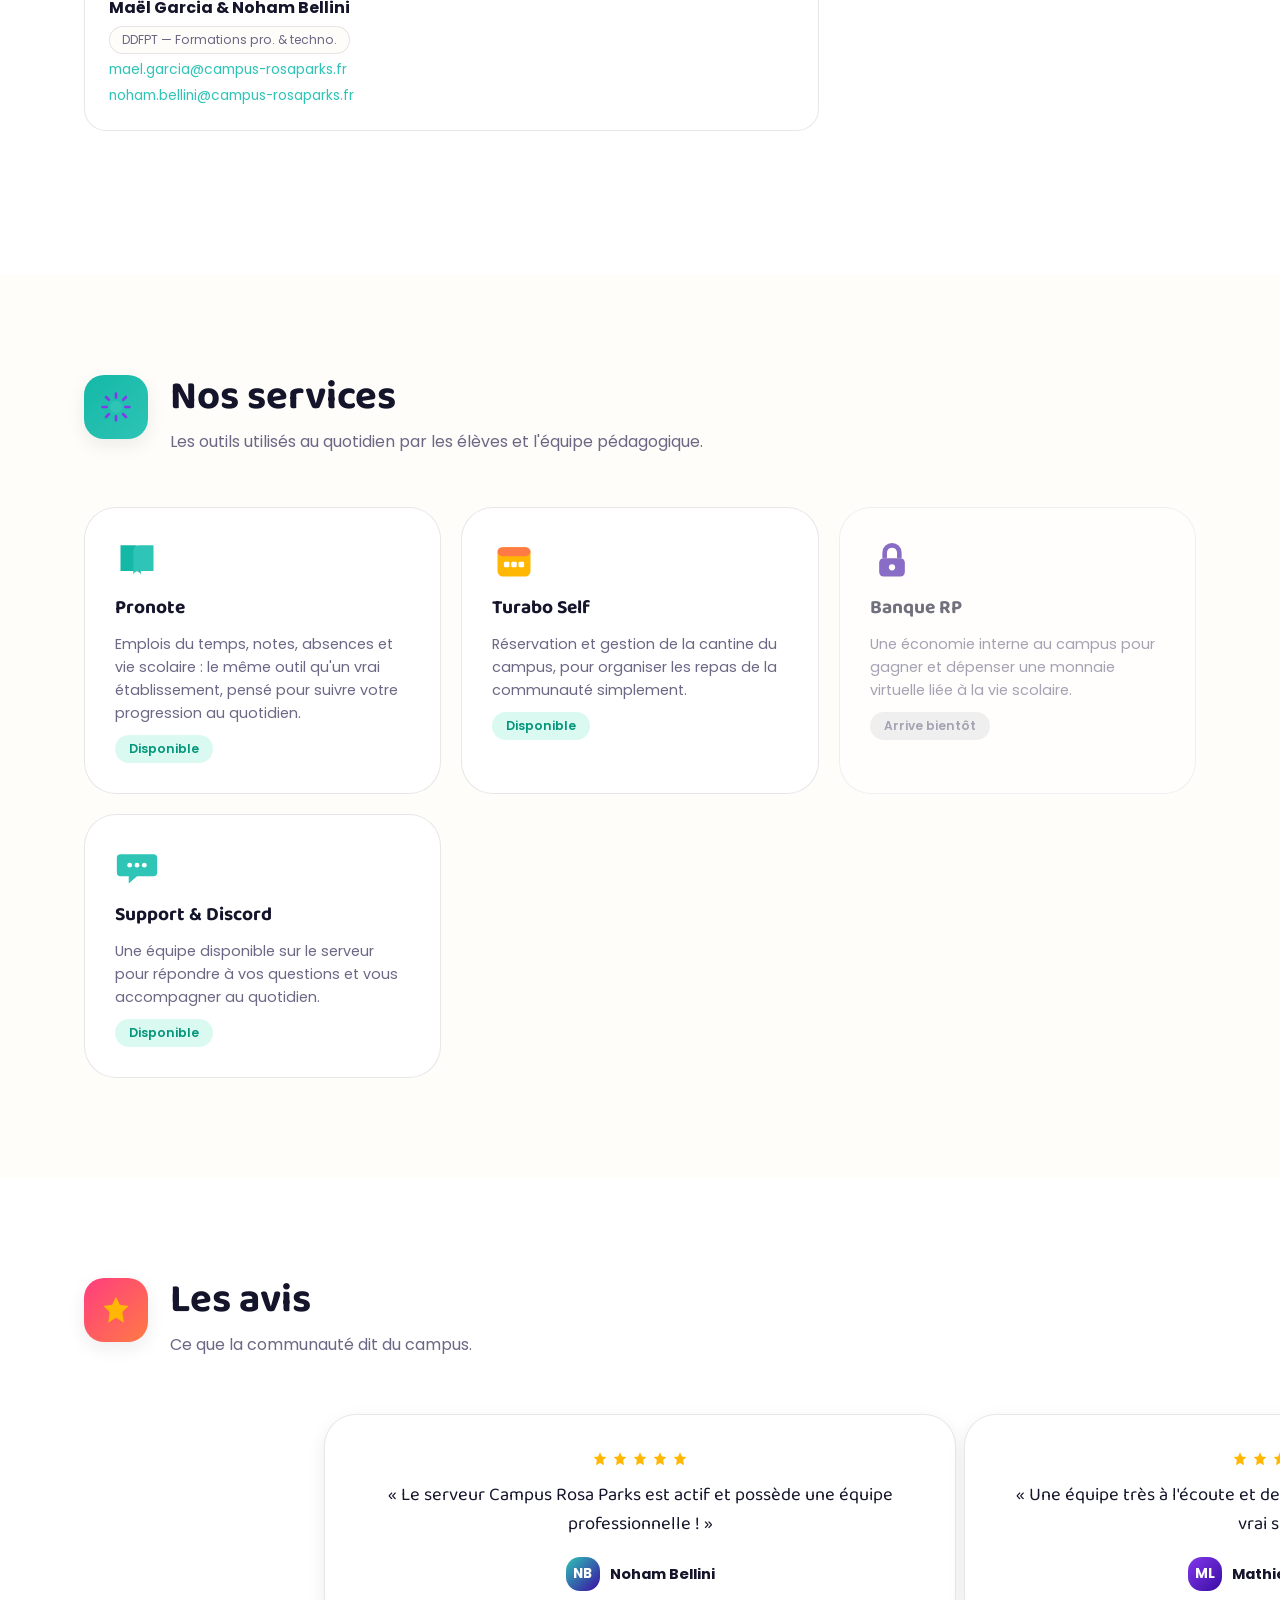
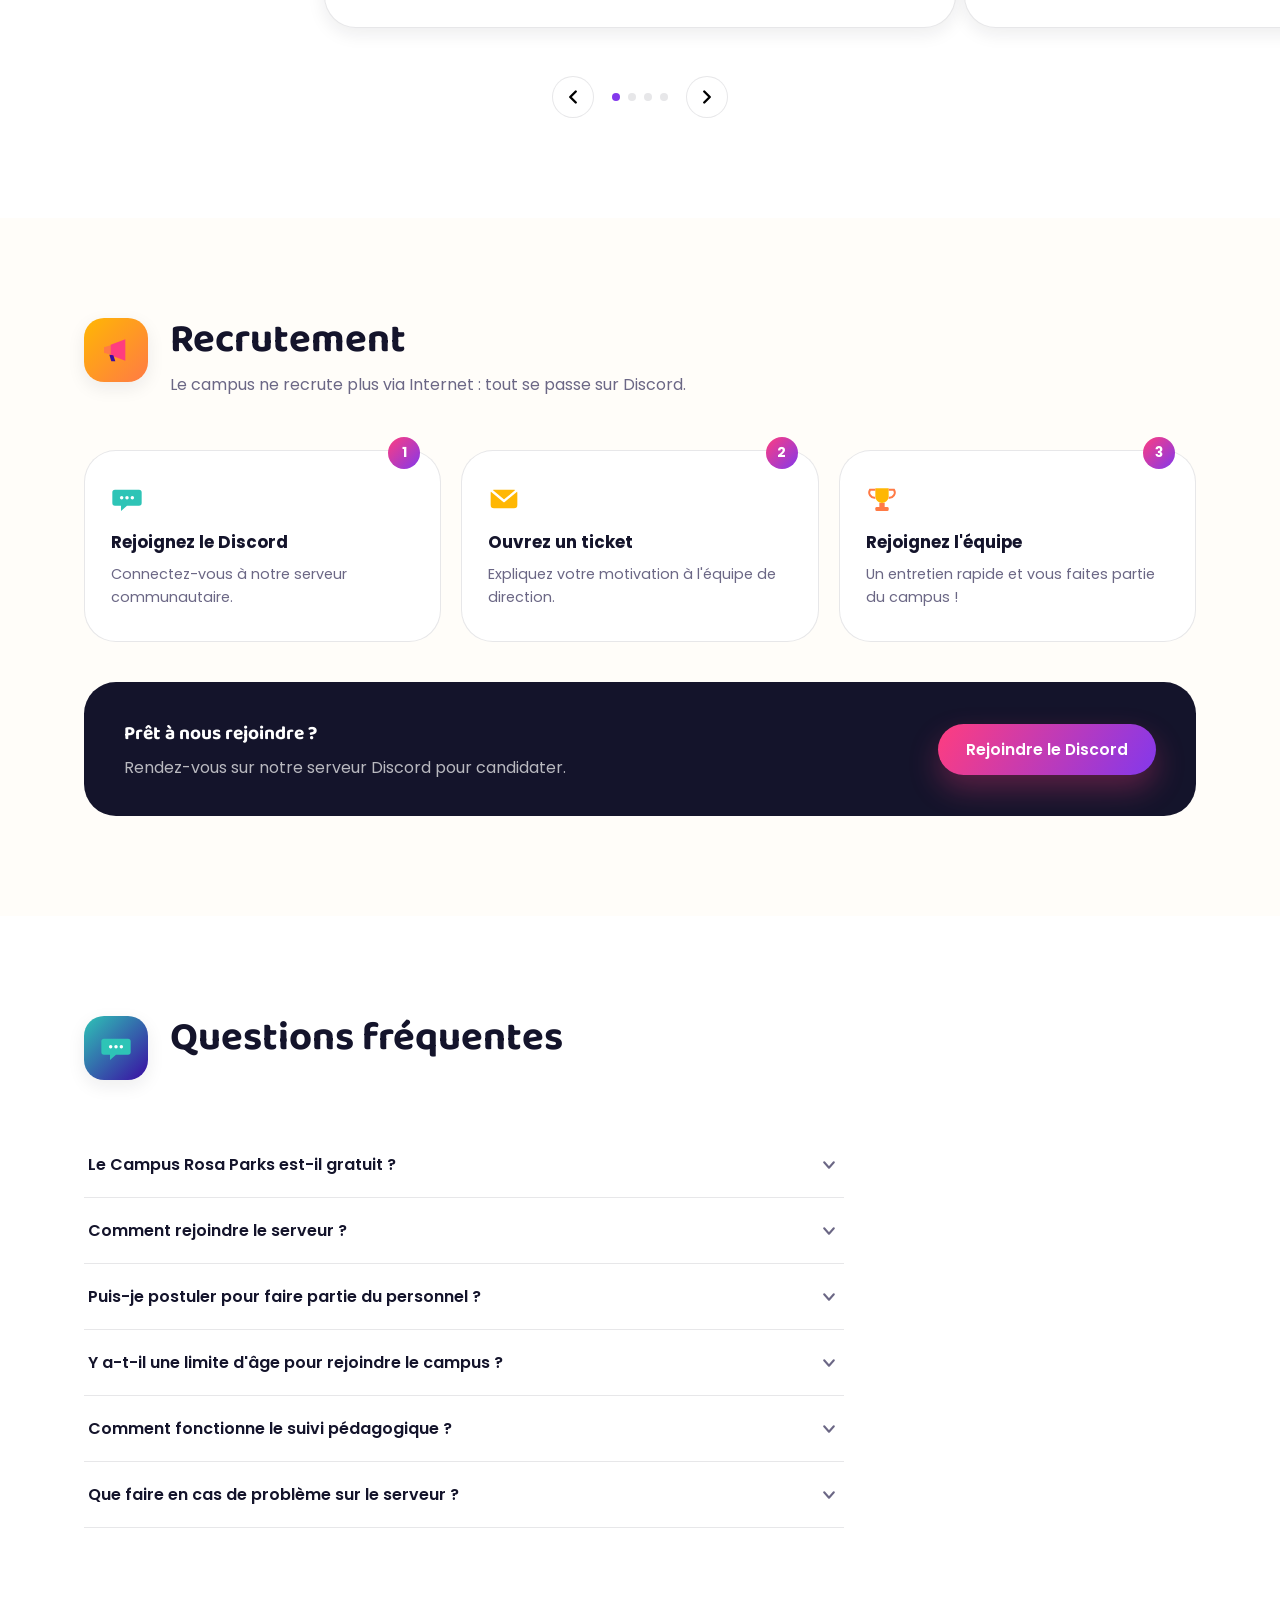
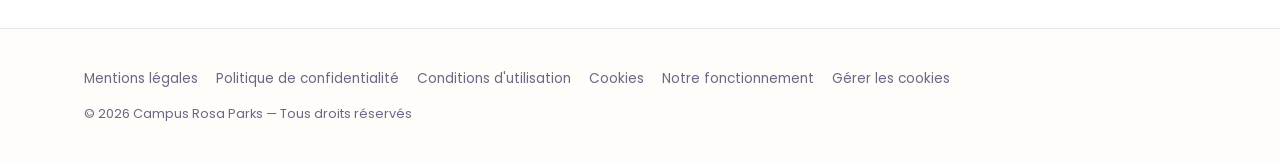
==== commit 10eb84a7: "Add files via upload" ====
--- a/index.html
+++ b/index.html
@@ -16,12 +16,12 @@
 :root{
   /* Palette */
   --sun:#FFB703;
-  --tang:#FB5607;
-  --pink:#FF006E;
+  --tang:#FF7A45;
+  --pink:#FF3D7F;
   --purple:#8338EC;
   --deep:#3A0CA3;
-  --blue:#3A86FF;
-  --green:#06D6A0;
+  --blue:#2EC4B6;
+  --green:#14B8A6;
   --ink:#14142B;
   --paper:#FFFDF9;
   --paper-2:#FFFFFF;
@@ -95,9 +95,9 @@
 .btn-sm{padding:10px 20px; font-size:.88rem;}
 .btn-primary{
   background:linear-gradient(120deg, var(--pink), var(--purple));
-  color:#fff; box-shadow:0 14px 30px rgba(255,0,110,.30);
-}
-.btn-primary:hover{transform:translateY(-3px); box-shadow:0 18px 36px rgba(255,0,110,.4);}
+  color:#fff; box-shadow:0 14px 30px rgba(255,61,127,.30);
+}
+.btn-primary:hover{transform:translateY(-3px); box-shadow:0 18px 36px rgba(255,61,127,.4);}
 .btn-ghost{
   background:transparent; color:var(--ink); border:2px solid var(--line);
 }
@@ -212,10 +212,10 @@
 }
 .icon-badge .icon{width:32px; height:32px;}
 .grad-purple{background:linear-gradient(135deg,#8338EC,#3A0CA3); color:#fff;}
-.grad-blue{background:linear-gradient(135deg,#3A86FF,#3A0CA3); color:#fff;}
-.grad-pink{background:linear-gradient(135deg,#FF006E,#FB5607); color:#fff;}
-.grad-green{background:linear-gradient(135deg,#06D6A0,#3A86FF); color:#fff;}
-.grad-orange{background:linear-gradient(135deg,#FFB703,#FB5607); color:#fff;}
+.grad-blue{background:linear-gradient(135deg,#2EC4B6,#3A0CA3); color:#fff;}
+.grad-pink{background:linear-gradient(135deg,#FF3D7F,#FF7A45); color:#fff;}
+.grad-green{background:linear-gradient(135deg,#14B8A6,#2EC4B6); color:#fff;}
+.grad-orange{background:linear-gradient(135deg,#FFB703,#FF7A45); color:#fff;}
 .grad-muted{background:var(--line); color:var(--muted);}
 
 /* ---- Texte long & valeurs ---- */
@@ -231,6 +231,25 @@
 .value-card:hover{transform:translateY(-4px); box-shadow:var(--shadow-sm);}
 .value-card b{font-size:1rem;}
 .value-card p{font-size:.86rem;}
+
+/* ---- Filières ---- */
+.filiere-grid{display:grid; grid-template-columns:repeat(2,1fr); gap:20px;}
+.filiere-card{
+  background:var(--paper-2); border:1px solid var(--line); border-radius:var(--r-lg);
+  padding:26px 28px; display:flex; flex-direction:column; gap:14px;
+  transition:transform .2s ease, box-shadow .2s ease;
+}
+.filiere-card:hover{transform:translateY(-4px); box-shadow:var(--shadow-sm);}
+.filiere-card-head{display:flex; align-items:center; gap:12px;}
+.filiere-card-head .icon-badge{width:44px; height:44px; border-radius:14px;}
+.filiere-card-head .icon-badge .icon{width:22px; height:22px;}
+.filiere-card-head b{font-family:var(--font-display); font-size:1.08rem;}
+.filiere-list{list-style:none; margin:0; padding:0; display:flex; flex-direction:column; gap:8px;}
+.filiere-list li{
+  font-size:.92rem; color:var(--ink); display:flex; align-items:center; gap:10px;
+  padding:9px 12px; border-radius:var(--r-sm); background:var(--paper); border:1px solid var(--line);
+}
+.filiere-list li .icon{width:8px; height:8px; border-radius:50%; background:var(--purple); flex-shrink:0;}
 
 /* ---- Frise chronologique ---- */
 .timeline{position:relative; display:flex; flex-direction:column; gap:34px; padding-left:26px; border-left:2px solid var(--line);}
@@ -411,13 +430,13 @@
    ========================================================= */
 @media (max-width:900px){
   .bento, .svc-grid, .steps, .team-grid{grid-template-columns:1fr 1fr;}
-  .values-grid{grid-template-columns:1fr 1fr;}
+  .values-grid, .filiere-grid{grid-template-columns:1fr 1fr;}
   .member-card.wide{grid-column:span 2;}
 }
 @media (max-width:640px){
   .hero{padding:150px 20px 260px;}
   .bento, .svc-grid, .steps, .team-grid{grid-template-columns:1fr;}
-  .values-grid{grid-template-columns:1fr;}
+  .values-grid, .filiere-grid{grid-template-columns:1fr;}
   .member-card.wide{grid-column:span 1;}
   .section-head{flex-direction:column;}
   .cta-banner{flex-direction:column; align-items:flex-start;}
@@ -434,59 +453,59 @@
   <symbol id="i-cap" viewBox="0 0 48 48">
     <path d="M24 6 L45 16 L24 26 L3 16 Z" fill="#8338EC"/>
     <path d="M24 26 L13 21 L13 33 C13 38 18 42 24 42 C30 42 35 38 35 33 L35 21 Z" fill="#3A0CA3"/>
-    <line x1="45" y1="16" x2="45" y2="30" stroke="#FF006E" stroke-width="3" stroke-linecap="round"/>
-    <circle cx="45" cy="33" r="3.4" fill="#FF006E"/>
+    <line x1="45" y1="16" x2="45" y2="30" stroke="#FF3D7F" stroke-width="3" stroke-linecap="round"/>
+    <circle cx="45" cy="33" r="3.4" fill="#FF3D7F"/>
   </symbol>
   <symbol id="i-chat" viewBox="0 0 48 48">
-    <path d="M6 10h36a4 4 0 0 1 4 4v16a4 4 0 0 1-4 4H24l-9 8v-8H6a4 4 0 0 1-4-4V14a4 4 0 0 1 4-4Z" fill="#3A86FF"/>
+    <path d="M6 10h36a4 4 0 0 1 4 4v16a4 4 0 0 1-4 4H24l-9 8v-8H6a4 4 0 0 1-4-4V14a4 4 0 0 1 4-4Z" fill="#2EC4B6"/>
     <circle cx="16" cy="22" r="2.6" fill="#fff"/><circle cx="24" cy="22" r="2.6" fill="#fff"/><circle cx="32" cy="22" r="2.6" fill="#fff"/>
   </symbol>
   <symbol id="i-calendar" viewBox="0 0 48 48">
     <rect x="6" y="10" width="36" height="32" rx="6" fill="#FFB703"/>
-    <rect x="6" y="10" width="36" height="10" rx="6" fill="#FB5607"/>
+    <rect x="6" y="10" width="36" height="10" rx="6" fill="#FF7A45"/>
     <rect x="13" y="26" width="6" height="6" rx="1.5" fill="#fff"/>
     <rect x="21" y="26" width="6" height="6" rx="1.5" fill="#fff"/>
     <rect x="29" y="26" width="6" height="6" rx="1.5" fill="#fff"/>
   </symbol>
   <symbol id="i-chart" viewBox="0 0 48 48">
-    <rect x="4" y="4" width="40" height="40" rx="10" fill="#06D6A0"/>
+    <rect x="4" y="4" width="40" height="40" rx="10" fill="#14B8A6"/>
     <rect x="12" y="26" width="6" height="12" rx="2" fill="#fff"/>
     <rect x="21" y="18" width="6" height="20" rx="2" fill="#fff"/>
     <rect x="30" y="10" width="6" height="28" rx="2" fill="#fff"/>
   </symbol>
   <symbol id="i-trophy" viewBox="0 0 48 48">
     <path d="M14 8h20v12a10 10 0 0 1-20 0Z" fill="#FFB703"/>
-    <path d="M14 10H6a8 8 0 0 0 8 12" fill="none" stroke="#FB5607" stroke-width="3"/>
-    <path d="M34 10h8a8 8 0 0 1-8 12" fill="none" stroke="#FB5607" stroke-width="3"/>
-    <rect x="20" y="30" width="8" height="6" fill="#FB5607"/>
-    <rect x="14" y="36" width="20" height="6" rx="2" fill="#FB5607"/>
+    <path d="M14 10H6a8 8 0 0 0 8 12" fill="none" stroke="#FF7A45" stroke-width="3"/>
+    <path d="M34 10h8a8 8 0 0 1-8 12" fill="none" stroke="#FF7A45" stroke-width="3"/>
+    <rect x="20" y="30" width="8" height="6" fill="#FF7A45"/>
+    <rect x="14" y="36" width="20" height="6" rx="2" fill="#FF7A45"/>
   </symbol>
   <symbol id="i-bell" viewBox="0 0 48 48">
-    <path d="M24 6a4 4 0 0 1 4 4v2c6 2 9 7 9 14v6l4 5H7l4-5v-6c0-7 3-12 9-14v-2a4 4 0 0 1 4-4Z" fill="#FF006E"/>
+    <path d="M24 6a4 4 0 0 1 4 4v2c6 2 9 7 9 14v6l4 5H7l4-5v-6c0-7 3-12 9-14v-2a4 4 0 0 1 4-4Z" fill="#FF3D7F"/>
     <path d="M18 37a6 6 0 0 0 12 0Z" fill="#3A0CA3"/>
   </symbol>
   <symbol id="i-gear" viewBox="0 0 48 48">
-    <circle cx="24" cy="24" r="9" fill="#3A86FF"/>
+    <circle cx="24" cy="24" r="9" fill="#2EC4B6"/>
     <path d="M24 4v6M24 38v6M4 24h6M38 24h6M9 9l4.2 4.2M34.8 34.8L39 39M39 9l-4.2 4.2M13.2 34.8L9 39" stroke="#8338EC" stroke-width="4" stroke-linecap="round"/>
   </symbol>
   <symbol id="i-heart" viewBox="0 0 48 48">
-    <path d="M24 42S6 30 6 17a10 10 0 0 1 18-6 10 10 0 0 1 18 6c0 13-18 25-18 25Z" fill="#FF006E"/>
+    <path d="M24 42S6 30 6 17a10 10 0 0 1 18-6 10 10 0 0 1 18 6c0 13-18 25-18 25Z" fill="#FF3D7F"/>
   </symbol>
   <symbol id="i-star" viewBox="0 0 48 48">
     <path d="M24 4l5.8 12.3L43 18l-9.5 9.1L35.8 43 24 35.8 12.2 43l2.3-15.9L5 18l13.2-1.7Z" fill="#FFB703"/>
   </symbol>
   <symbol id="i-rocket" viewBox="0 0 48 48">
-    <path d="M24 4c8 4 12 12 12 22l-6 6h-12l-6-6c0-10 4-18 12-22Z" fill="#3A86FF"/>
+    <path d="M24 4c8 4 12 12 12 22l-6 6h-12l-6-6c0-10 4-18 12-22Z" fill="#2EC4B6"/>
     <circle cx="24" cy="18" r="4" fill="#fff"/>
-    <path d="M14 32l-6 10 10-6ZM34 32l6 10-10-6Z" fill="#FB5607"/>
+    <path d="M14 32l-6 10 10-6ZM34 32l6 10-10-6Z" fill="#FF7A45"/>
   </symbol>
   <symbol id="i-book" viewBox="0 0 48 48">
-    <path d="M6 8h16a6 6 0 0 1 6 6v26a6 6 0 0 0-6-4H6Z" fill="#06D6A0"/>
-    <path d="M42 8H26a6 6 0 0 0-6 6v26a6 6 0 0 1 6-4h16Z" fill="#3A86FF"/>
+    <path d="M6 8h16a6 6 0 0 1 6 6v26a6 6 0 0 0-6-4H6Z" fill="#14B8A6"/>
+    <path d="M42 8H26a6 6 0 0 0-6 6v26a6 6 0 0 1 6-4h16Z" fill="#2EC4B6"/>
   </symbol>
   <symbol id="i-mega" viewBox="0 0 48 48">
-    <path d="M6 20v8l10 3V17Z" fill="#FB5607"/>
-    <path d="M16 16l22-8v32l-22-8Z" fill="#FF006E"/>
+    <path d="M6 20v8l10 3V17Z" fill="#FF7A45"/>
+    <path d="M16 16l22-8v32l-22-8Z" fill="#FF3D7F"/>
     <path d="M14 31l3 10h6l-3-9Z" fill="#3A0CA3"/>
   </symbol>
   <symbol id="i-shield" viewBox="0 0 48 48">
@@ -494,10 +513,10 @@
     <path d="M17 24l5 5 9-11" fill="none" stroke="#fff" stroke-width="4" stroke-linecap="round" stroke-linejoin="round"/>
   </symbol>
   <symbol id="i-people" viewBox="0 0 48 48">
-    <circle cx="17" cy="16" r="8" fill="#3A86FF"/>
-    <circle cx="33" cy="20" r="6.5" fill="#FF006E"/>
-    <path d="M4 42c0-10 26-10 26 0Z" fill="#3A86FF"/>
-    <path d="M26 42c0-8 20-8 20 0Z" fill="#FF006E"/>
+    <circle cx="17" cy="16" r="8" fill="#2EC4B6"/>
+    <circle cx="33" cy="20" r="6.5" fill="#FF3D7F"/>
+    <path d="M4 42c0-10 26-10 26 0Z" fill="#2EC4B6"/>
+    <path d="M26 42c0-8 20-8 20 0Z" fill="#FF3D7F"/>
   </symbol>
   <symbol id="i-mail" viewBox="0 0 48 48">
     <rect x="4" y="10" width="40" height="28" rx="5" fill="#FFB703"/>
@@ -525,6 +544,7 @@
     </a>
     <nav class="nav-links" id="navLinks">
       <a href="#accueil">Accueil</a>
+      <a href="#filieres">Filières</a>
       <a href="#histoire">Histoire</a>
       <a href="#equipe">Équipe</a>
       <a href="#services">Services</a>
@@ -632,6 +652,80 @@
         <svg class="icon icon-md"><use href="#i-rocket"/></svg>
         <b>Évolution</b>
         <p>Un campus qui grandit chaque mois avec de nouveaux services et projets.</p>
+      </div>
+    </div>
+  </div>
+</section>
+
+<!-- =========================================================
+     NOS FILIÈRES
+     ========================================================= -->
+<section class="section alt" id="filieres">
+  <div class="wrap">
+    <div class="section-head reveal">
+      <div class="icon-badge grad-orange"><svg class="icon"><use href="#i-trophy"/></svg></div>
+      <div>
+        <h2>Nos filières</h2>
+        <p class="lede">Un large choix de formations, du collège au CAP, pour accompagner chaque membre selon son parcours.</p>
+      </div>
+    </div>
+
+    <div class="filiere-grid reveal">
+      <div class="filiere-card">
+        <div class="filiere-card-head">
+          <div class="icon-badge grad-purple"><svg class="icon"><use href="#i-book"/></svg></div>
+          <b>Prépa Métiers</b>
+        </div>
+        <ul class="filiere-list">
+          <li><span class="icon"></span>3ème Prépa Métiers</li>
+          <li><span class="icon"></span>4ème Prépa Métiers</li>
+        </ul>
+      </div>
+
+      <div class="filiere-card">
+        <div class="filiere-card-head">
+          <div class="icon-badge grad-blue"><svg class="icon"><use href="#i-chart"/></svg></div>
+          <b>Générale et Technologique</b>
+        </div>
+        <ul class="filiere-list">
+          <li><span class="icon"></span>2nde Générale et Technologique</li>
+          <li><span class="icon"></span>1ère Générale</li>
+          <li><span class="icon"></span>Terminale Générale</li>
+        </ul>
+      </div>
+
+      <div class="filiere-card">
+        <div class="filiere-card-head">
+          <div class="icon-badge grad-green"><svg class="icon"><use href="#i-mega"/></svg></div>
+          <b>STMG</b>
+        </div>
+        <ul class="filiere-list">
+          <li><span class="icon"></span>1ère STMG</li>
+          <li><span class="icon"></span>Terminale STMG</li>
+        </ul>
+      </div>
+
+      <div class="filiere-card">
+        <div class="filiere-card-head">
+          <div class="icon-badge grad-pink"><svg class="icon"><use href="#i-gear"/></svg></div>
+          <b>Bac Pro Maintenance des Systèmes de Production Connectés</b>
+        </div>
+        <ul class="filiere-list">
+          <li><span class="icon"></span>2nde Pro MSPC</li>
+          <li><span class="icon"></span>1ère Pro MSPC</li>
+          <li><span class="icon"></span>Terminale Pro MSPC</li>
+        </ul>
+      </div>
+
+      <div class="filiere-card">
+        <div class="filiere-card-head">
+          <div class="icon-badge grad-orange"><svg class="icon"><use href="#i-mail"/></svg></div>
+          <b>CAP Commercialisation et Services en Hôtel-Café-Restaurant</b>
+        </div>
+        <ul class="filiere-list">
+          <li><span class="icon"></span>1ère année CAP CSHCR</li>
+          <li><span class="icon"></span>2ème année CAP CSHCR</li>
+        </ul>
       </div>
     </div>
   </div>
@@ -937,11 +1031,11 @@
 <footer>
   <div class="wrap footer-inner">
     <div class="footer-links">
-      <a href="https://turabo.campus-rosaparks.fr/mentions-legales.html" target="_blank" rel="noopener">Mentions légales</a>
-      <a href="https://turabo.campus-rosaparks.fr/confidentialite.html" target="_blank" rel="noopener">Politique de confidentialité</a>
-      <a href="https://turabo.campus-rosaparks.fr/conditions.html" target="_blank" rel="noopener">Conditions d'utilisation</a>
-      <a href="https://turabo.campus-rosaparks.fr/cookies.html" target="_blank" rel="noopener">Cookies</a>
-      <a href="https://turabo.campus-rosaparks.fr/fonctionnement.html" target="_blank" rel="noopener">Notre fonctionnement</a>
+      <a href="mentions-legales.html">Mentions légales</a>
+      <a href="confidentialite.html">Politique de confidentialité</a>
+      <a href="conditions.html">Conditions d'utilisation</a>
+      <a href="cookies.html">Cookies</a>
+      <a href="fonctionnement.html">Notre fonctionnement</a>
       <button id="reopenCookiesFooter" class="link-btn">Gérer les cookies</button>
     </div>
     <div class="footer-base">© 2026 Campus Rosa Parks — Tous droits réservés</div>
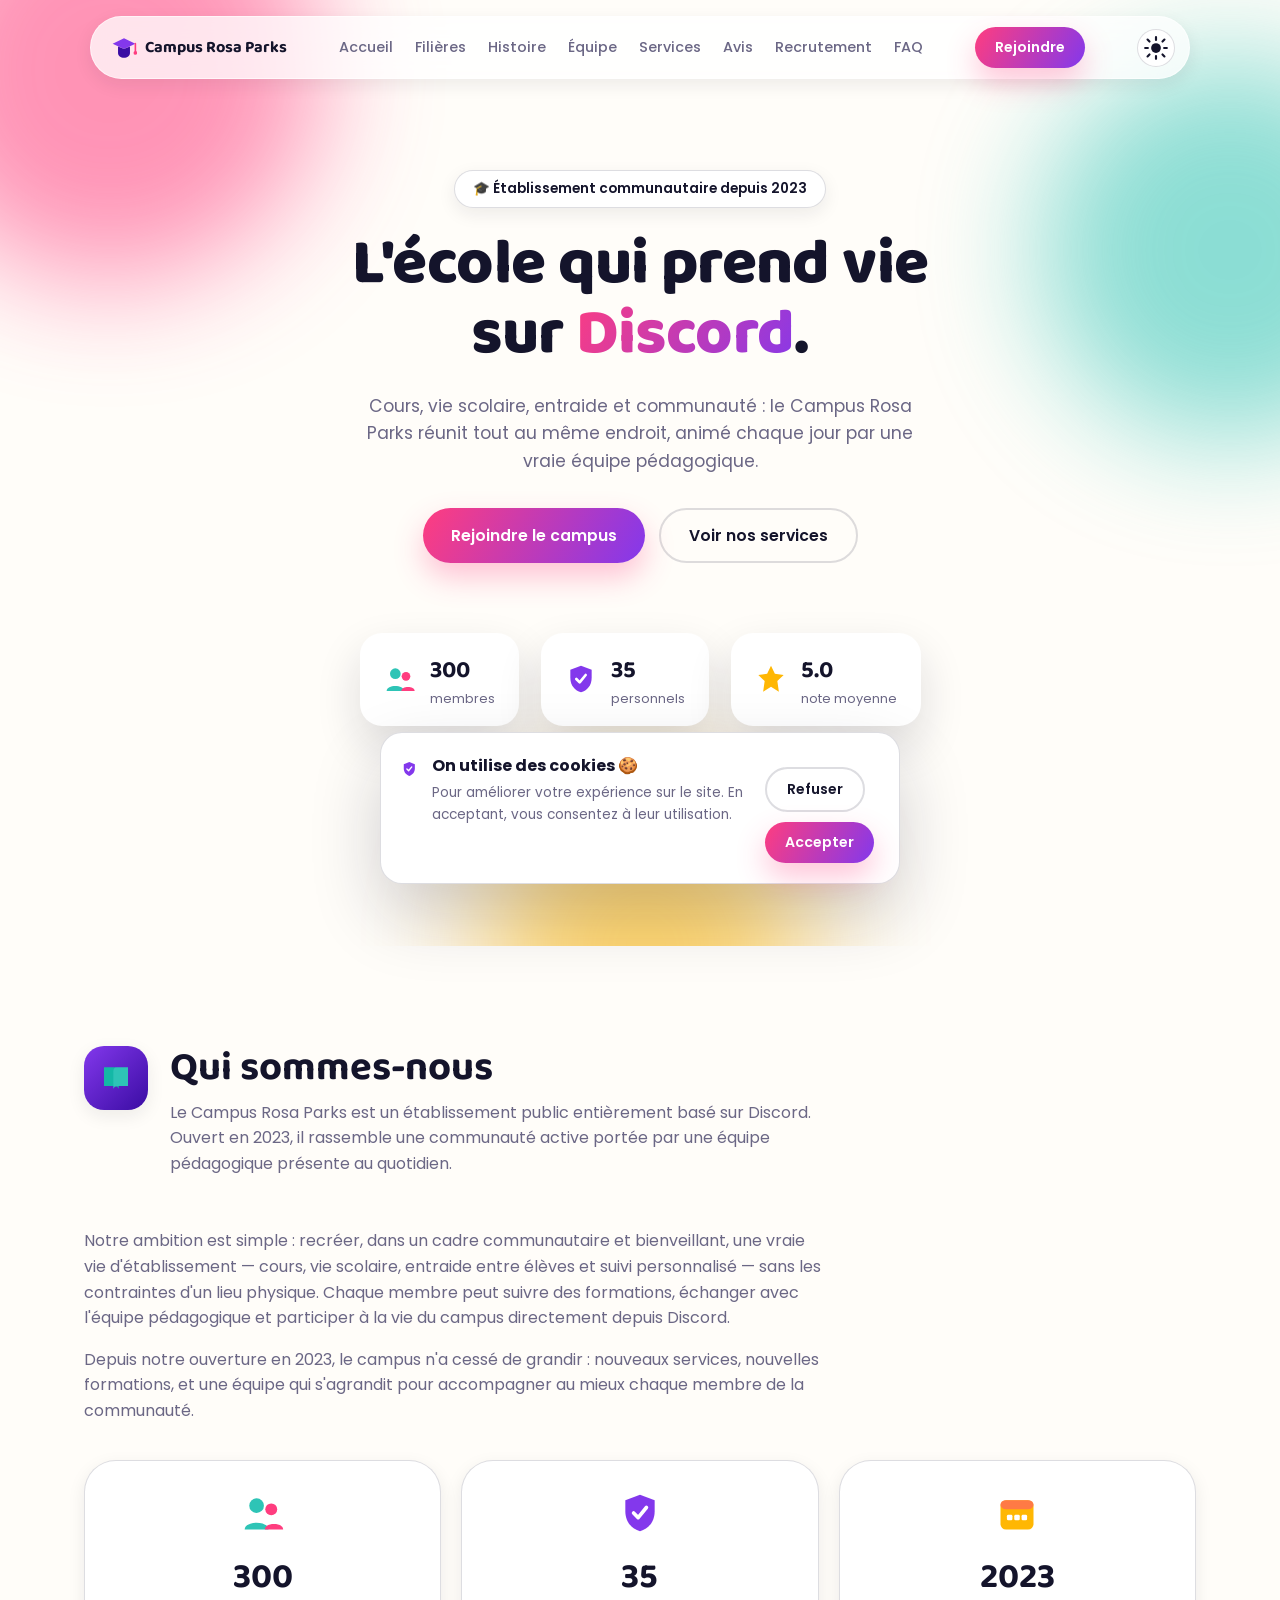
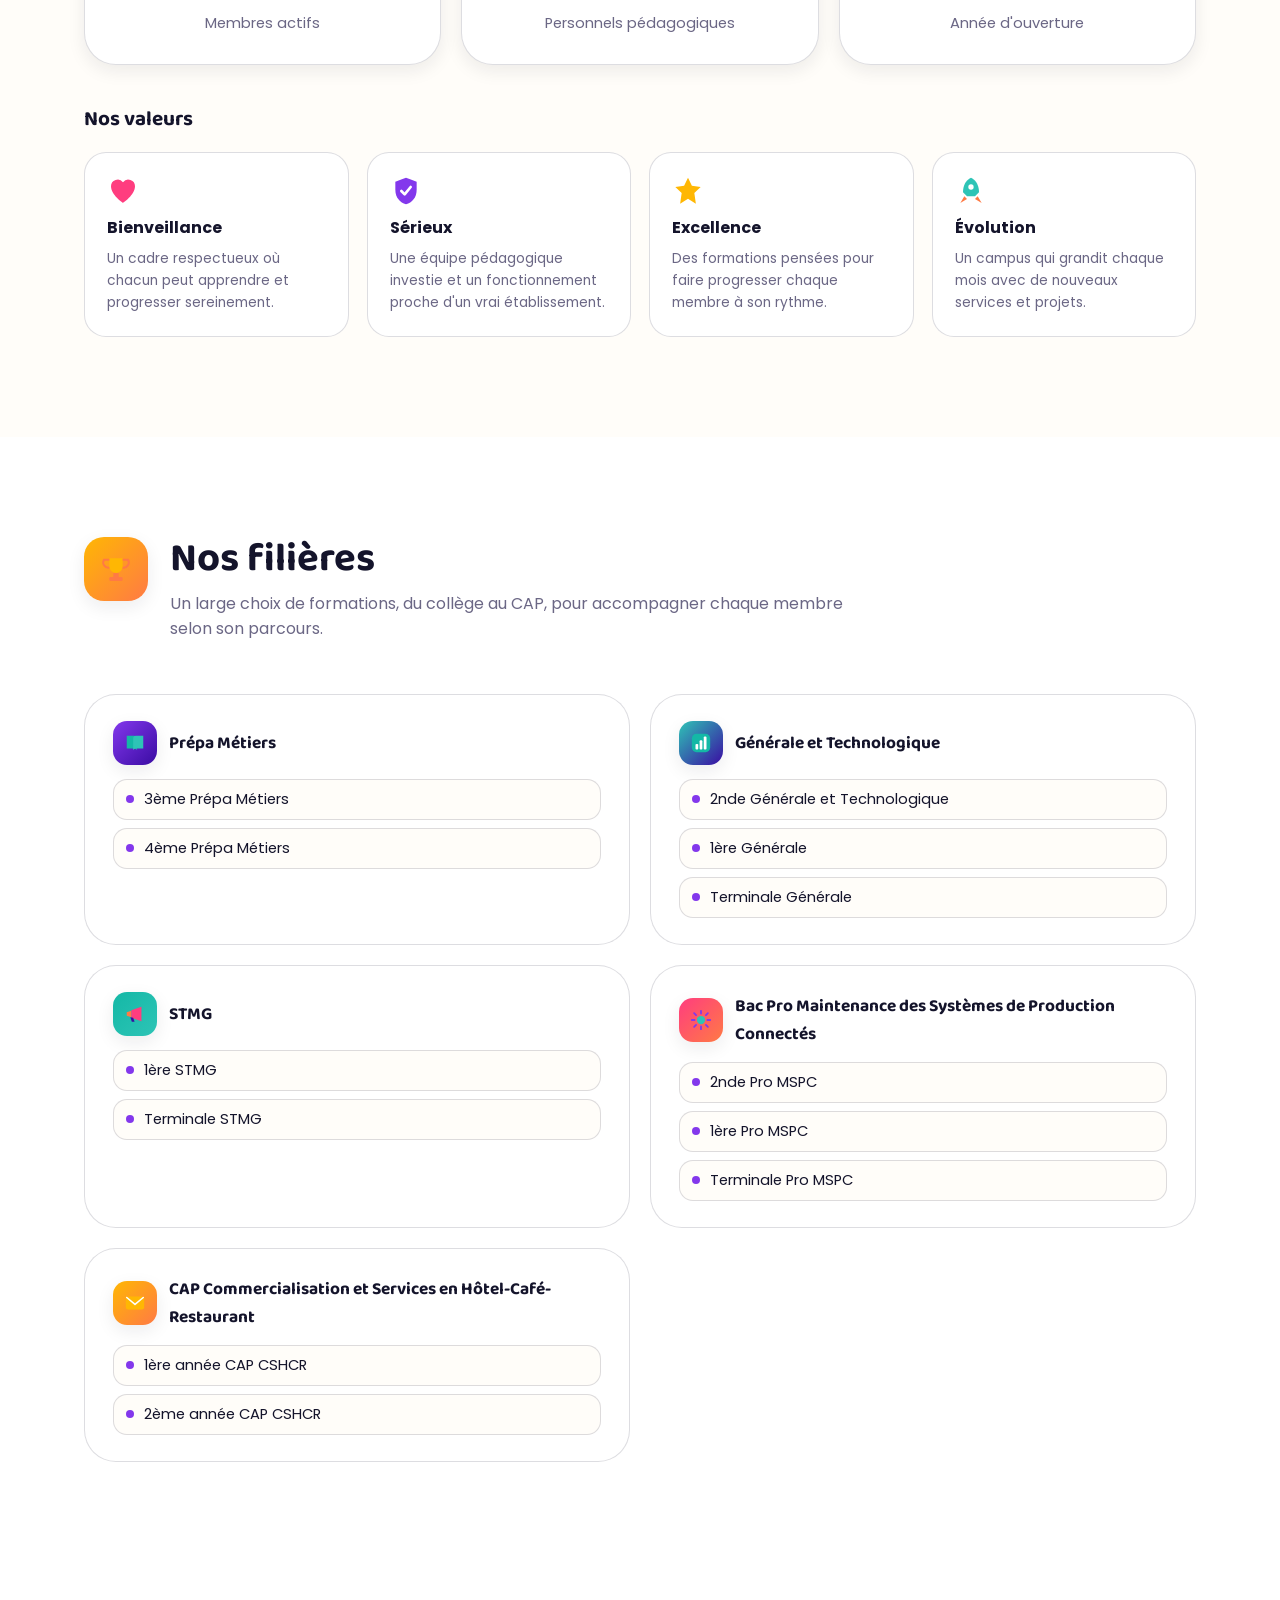
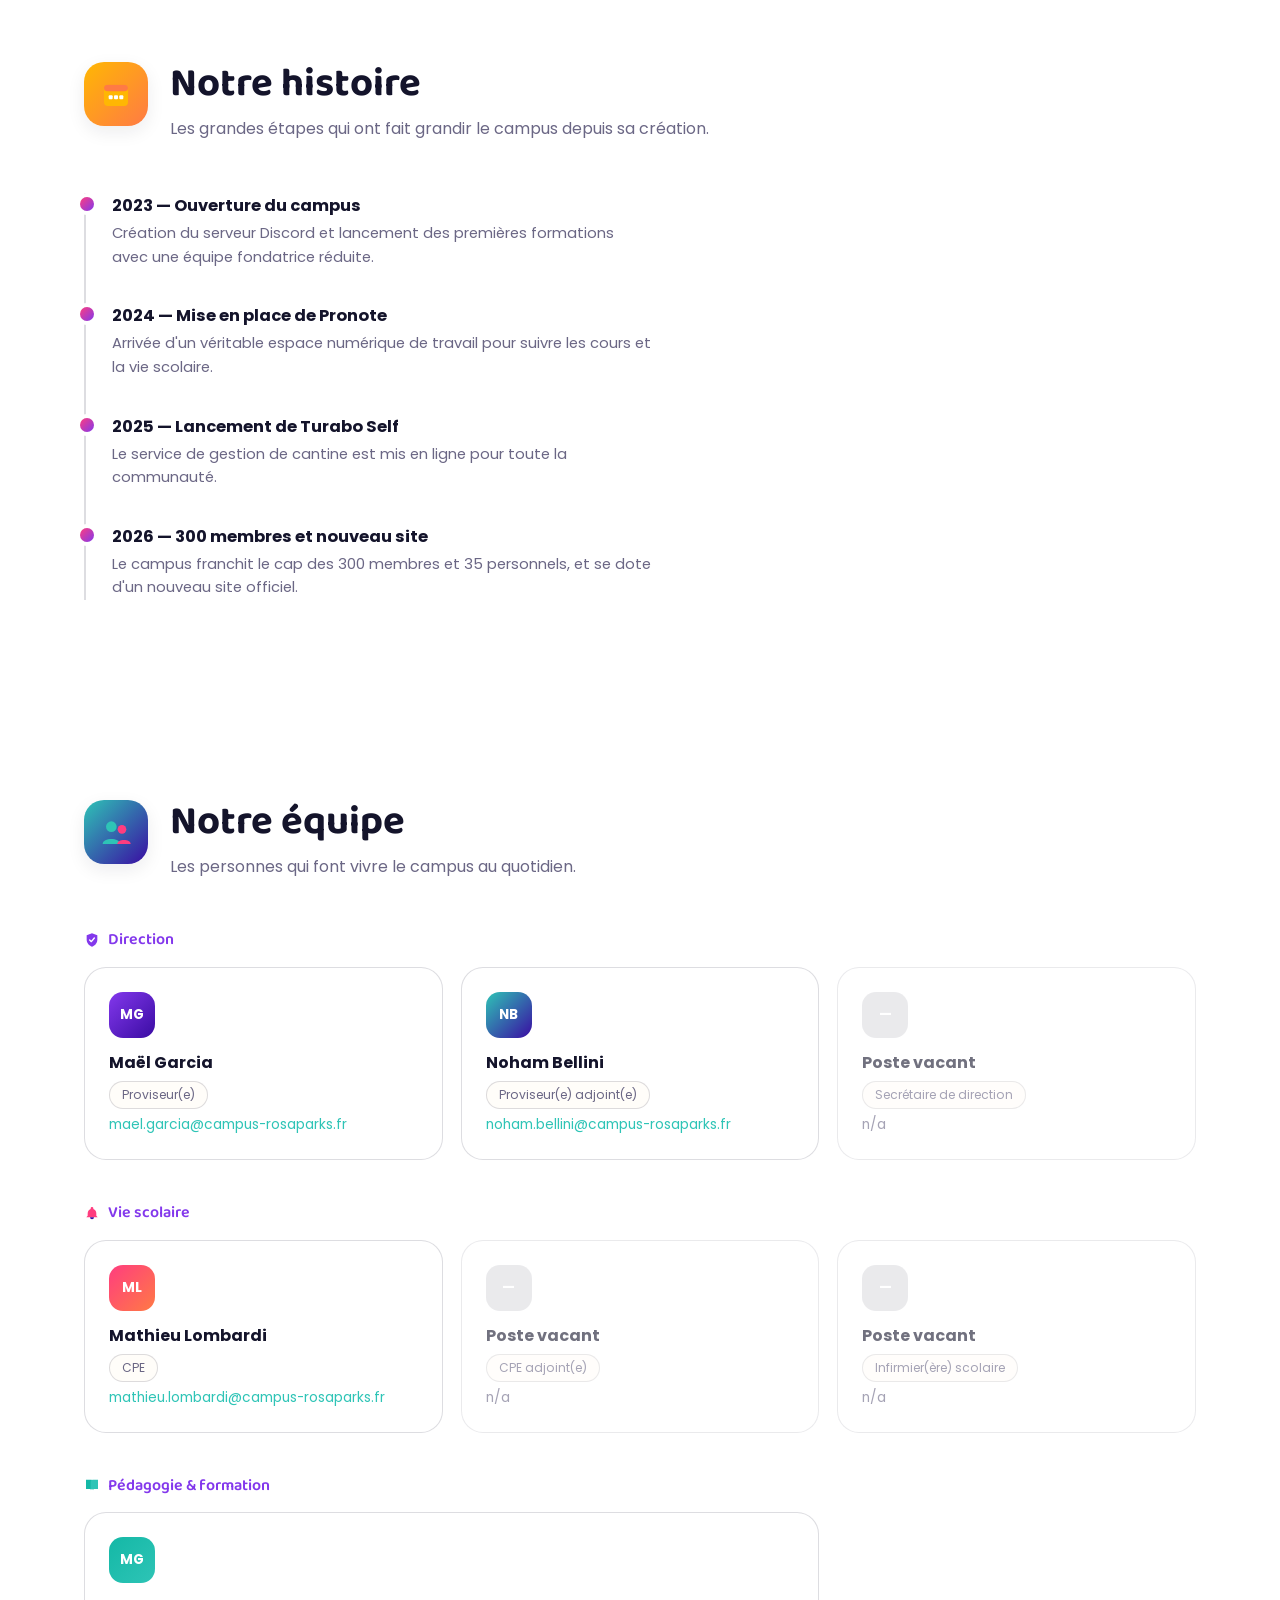
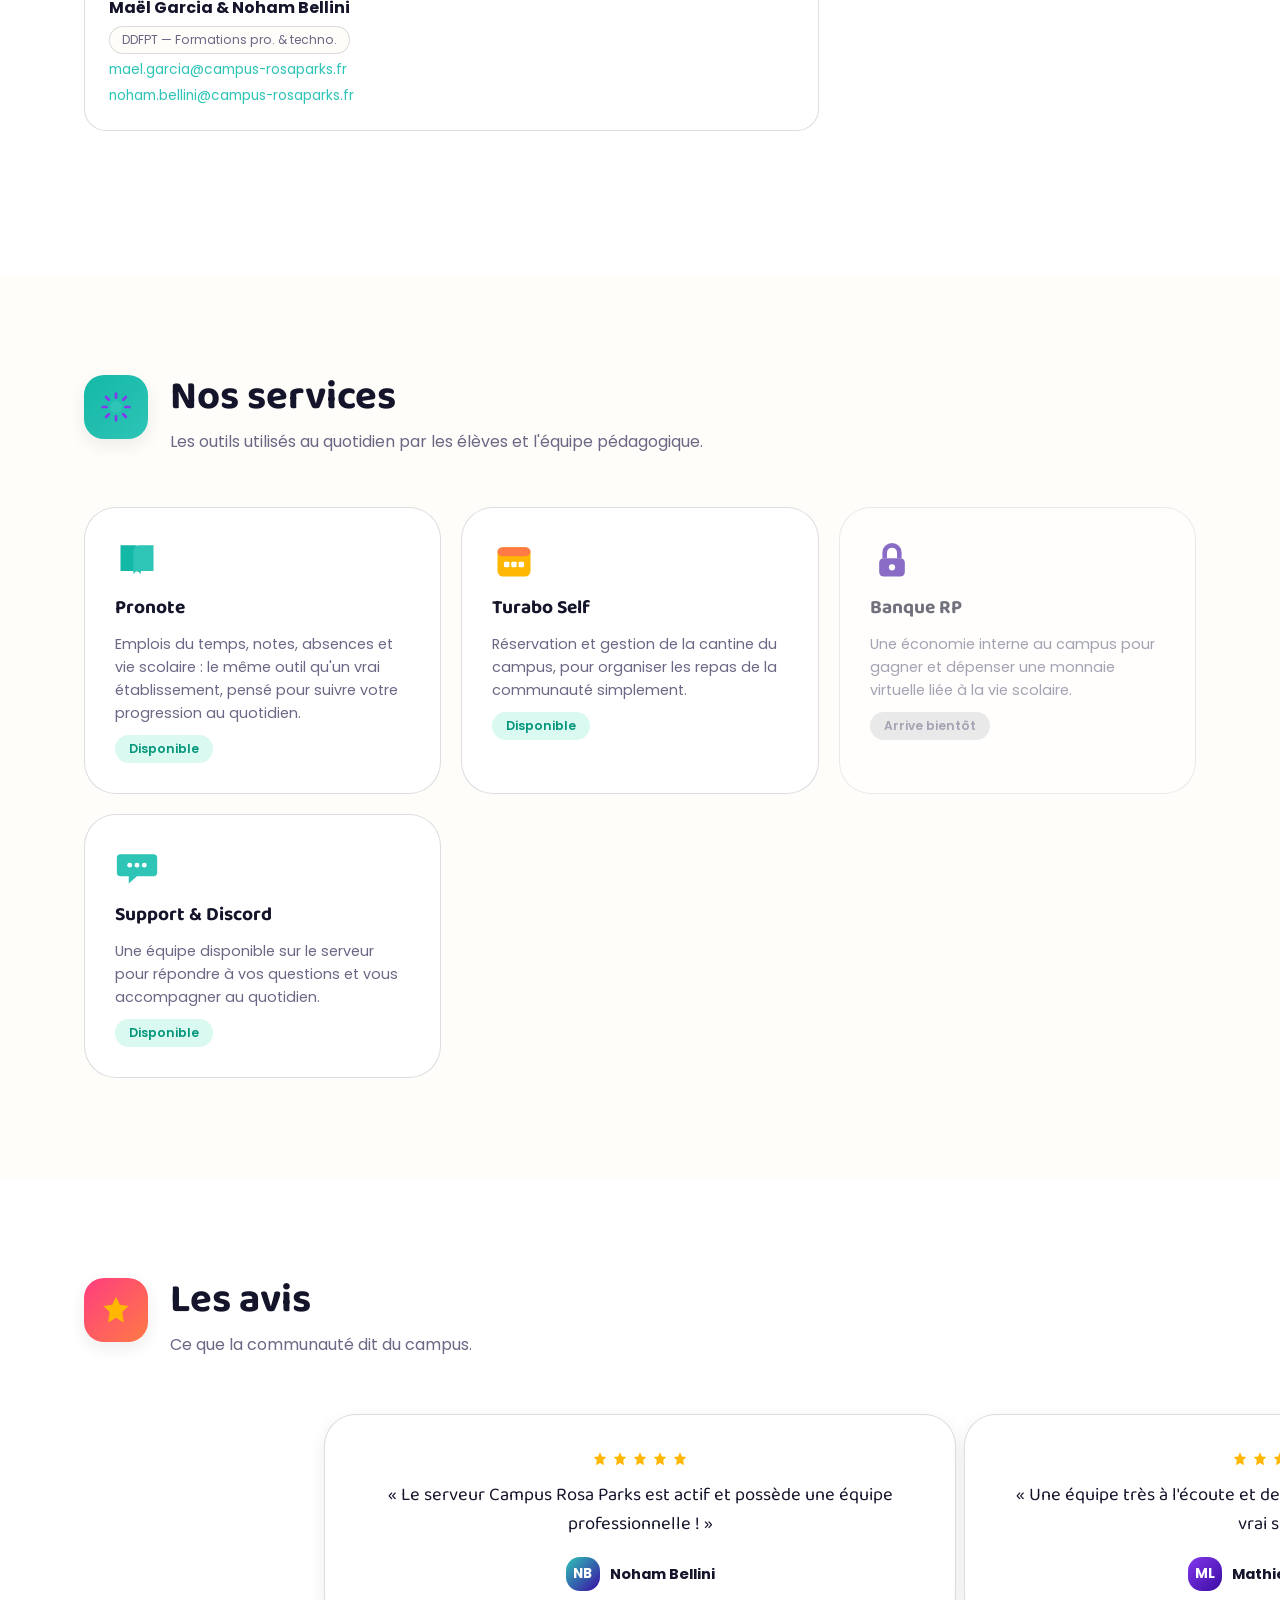
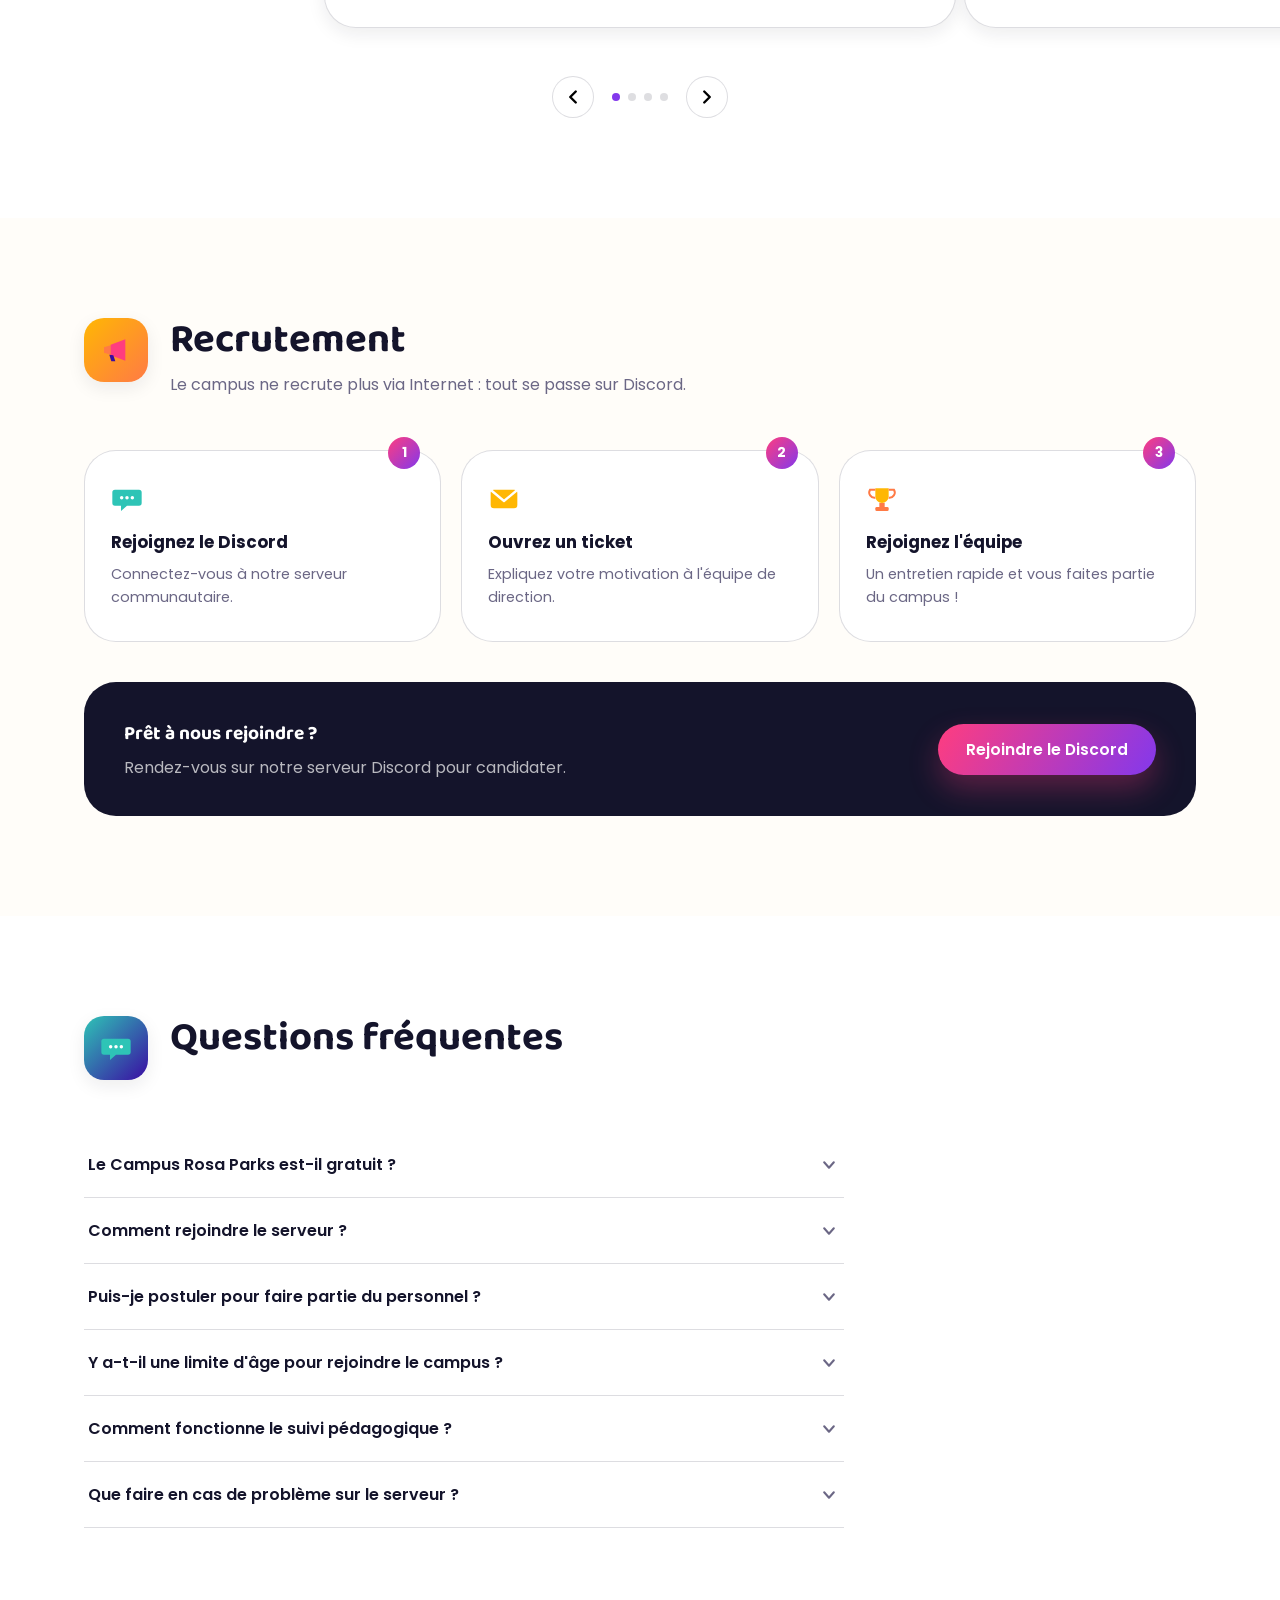
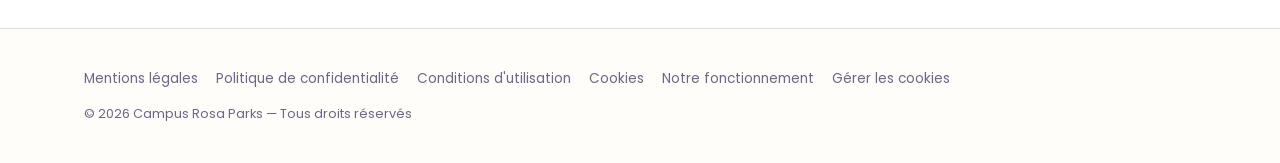
==== commit 3953647c: "Add files via upload" ====
--- a/index.html
+++ b/index.html
@@ -26,7 +26,9 @@
   --paper:#FFFDF9;
   --paper-2:#FFFFFF;
   --muted:#6B6785;
-  --line:rgba(20,20,43,.10);
+  --line:rgba(20,20,43,.14);
+  --nav-bg:rgba(255,255,255,.75);
+  --nav-border:rgba(255,255,255,.6);
 
   /* Type */
   --font-display:'Baloo 2', system-ui, sans-serif;
@@ -45,18 +47,22 @@
 @media (prefers-color-scheme: dark){
   :root:not([data-theme="light"]){
     --paper:#0F0E1F;
-    --paper-2:#181733;
+    --paper-2:#1D1C3A;
     --ink:#F4F2FF;
-    --muted:#A7A2C9;
-    --line:rgba(255,255,255,.10);
+    --muted:#B3AED1;
+    --line:rgba(255,255,255,.14);
+    --nav-bg:rgba(24,23,51,.82);
+    --nav-border:rgba(255,255,255,.10);
   }
 }
 :root[data-theme="dark"]{
   --paper:#0F0E1F;
-  --paper-2:#181733;
+  --paper-2:#1D1C3A;
   --ink:#F4F2FF;
-  --muted:#A7A2C9;
-  --line:rgba(255,255,255,.10);
+  --muted:#B3AED1;
+  --line:rgba(255,255,255,.14);
+  --nav-bg:rgba(24,23,51,.82);
+  --nav-border:rgba(255,255,255,.10);
 }
 
 /* ---------- Reset ---------- */
@@ -120,15 +126,14 @@
 .nav-inner{
   width:100%; max-width:1100px;
   display:flex; align-items:center; justify-content:space-between; gap:18px;
-  background:rgba(255,255,255,.7);
+  background:var(--nav-bg);
   backdrop-filter:blur(16px);
-  border:1px solid rgba(255,255,255,.5);
+  border:1px solid var(--nav-border);
   border-radius:var(--r-pill);
   padding:10px 14px 10px 20px;
   box-shadow:var(--shadow-sm);
-  transition:box-shadow .3s ease;
-}
-:root[data-theme="dark"] .nav-inner{background:rgba(24,23,51,.7); border-color:rgba(255,255,255,.08);}
+  transition:box-shadow .3s ease, background .25s ease, border-color .25s ease;
+}
 .nav-float.scrolled .nav-inner{box-shadow:var(--shadow-md);}
 .brand{display:flex; align-items:center; gap:8px; font-family:var(--font-display); font-weight:700; font-size:1.02rem; white-space:nowrap;}
 .nav-links{display:flex; gap:22px;}
@@ -136,6 +141,15 @@
 .nav-links a:hover{color:var(--pink);}
 .nav-cta{white-space:nowrap;}
 .nav-burger{display:none; background:none; border:none; color:var(--ink); padding:6px;}
+.theme-toggle{
+  display:flex; align-items:center; justify-content:center; flex-shrink:0;
+  width:38px; height:38px; border-radius:50%; border:1px solid var(--line);
+  background:var(--paper-2); color:var(--ink); padding:0; transition:transform .2s ease, background .2s ease;
+}
+.theme-toggle:hover{transform:translateY(-2px);}
+.theme-toggle .icon-moon{display:none;}
+:root[data-theme="dark"] .theme-toggle .icon-sun{display:none;}
+:root[data-theme="dark"] .theme-toggle .icon-moon{display:block;}
 
 @media (max-width:900px){
   .nav-links{
@@ -530,6 +544,15 @@
     <rect x="10" y="22" width="28" height="20" rx="5" fill="#3A0CA3"/>
     <path d="M16 22v-6a8 8 0 0 1 16 0v6" fill="none" stroke="#3A0CA3" stroke-width="5"/>
     <circle cx="24" cy="32" r="3.4" fill="#fff"/>
+  </symbol>
+  <symbol id="i-sun" viewBox="0 0 24 24">
+    <circle cx="12" cy="12" r="4.5" fill="currentColor"/>
+    <g stroke="currentColor" stroke-width="2" stroke-linecap="round">
+      <path d="M12 2v2.5M12 19.5V22M4.2 4.2l1.8 1.8M18 18l1.8 1.8M2 12h2.5M19.5 12H22M4.2 19.8l1.8-1.8M18 6l1.8-1.8"/>
+    </g>
+  </symbol>
+  <symbol id="i-moon" viewBox="0 0 24 24">
+    <path d="M20 14.5A8.5 8.5 0 1 1 9.5 4a7 7 0 0 0 10.5 10.5Z" fill="currentColor"/>
   </symbol>
 </svg>
 
@@ -553,6 +576,10 @@
       <a href="#faq">FAQ</a>
     </nav>
     <a href="#recrutement" class="btn btn-primary btn-sm nav-cta">Rejoindre</a>
+    <button class="theme-toggle" id="themeToggle" aria-label="Changer de thème">
+      <svg class="icon icon-sm icon-sun"><use href="#i-sun"/></svg>
+      <svg class="icon icon-sm icon-moon"><use href="#i-moon"/></svg>
+    </button>
     <button class="nav-burger" id="navBurger" aria-label="Ouvrir le menu">
       <svg class="icon"><use href="#i-menu"/></svg>
     </button>
@@ -1074,7 +1101,26 @@
 /* =========================================================
    CAMPUS ROSA PARKS — SCRIPT PRINCIPAL
    ========================================================= */
+/* ---------------------------------------------------------
+   0) Thème clair / sombre — clair par défaut, choix mémorisé
+   --------------------------------------------------------- */
+(function(){
+  let saved = null;
+  try { saved = localStorage.getItem('crp-theme'); } catch (e) {}
+  document.documentElement.setAttribute('data-theme', saved === 'dark' ? 'dark' : 'light');
+})();
+
 document.addEventListener('DOMContentLoaded', () => {
+
+  const themeToggle = document.getElementById('themeToggle');
+  if (themeToggle) {
+    themeToggle.addEventListener('click', () => {
+      const isDark = document.documentElement.getAttribute('data-theme') === 'dark';
+      const next = isDark ? 'light' : 'dark';
+      document.documentElement.setAttribute('data-theme', next);
+      try { localStorage.setItem('crp-theme', next); } catch (e) {}
+    });
+  }
 
   /* ---------------------------------------------------------
      1) Navigation flottante — état "scrolled" + menu mobile
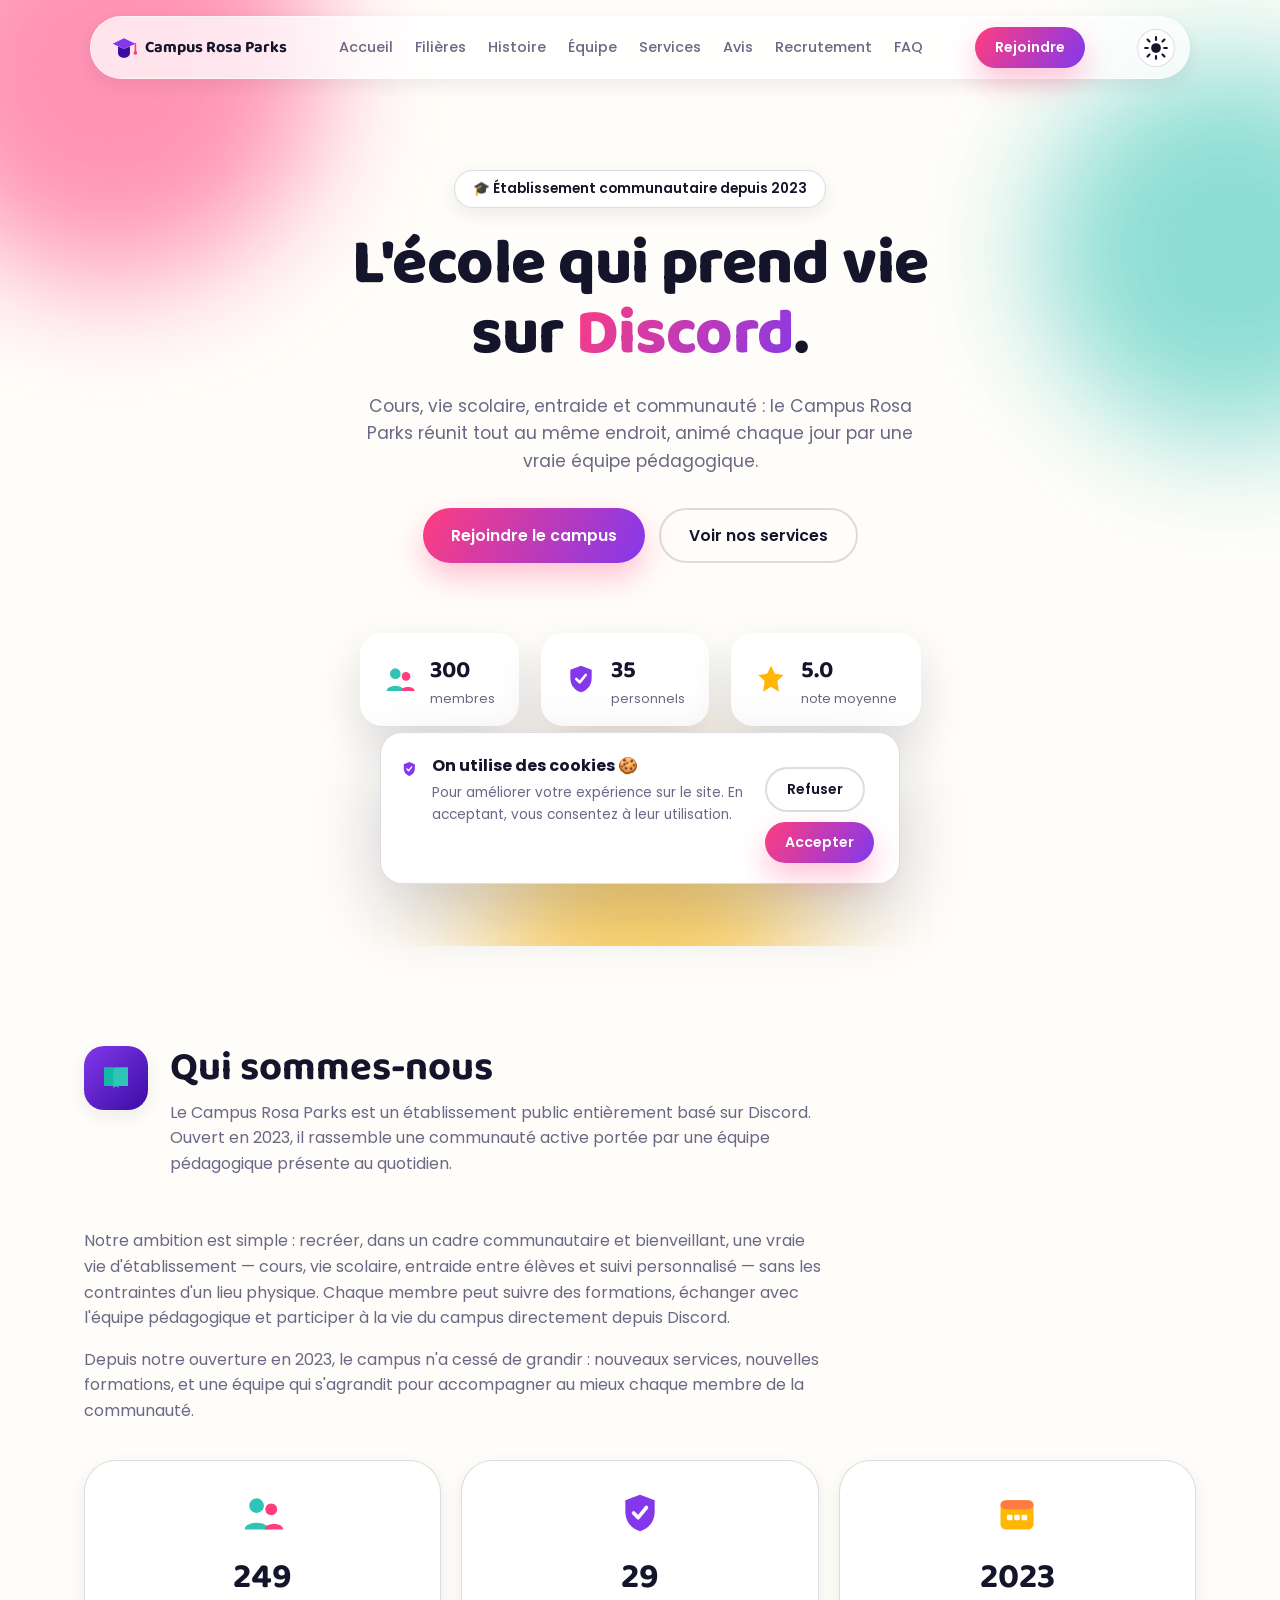
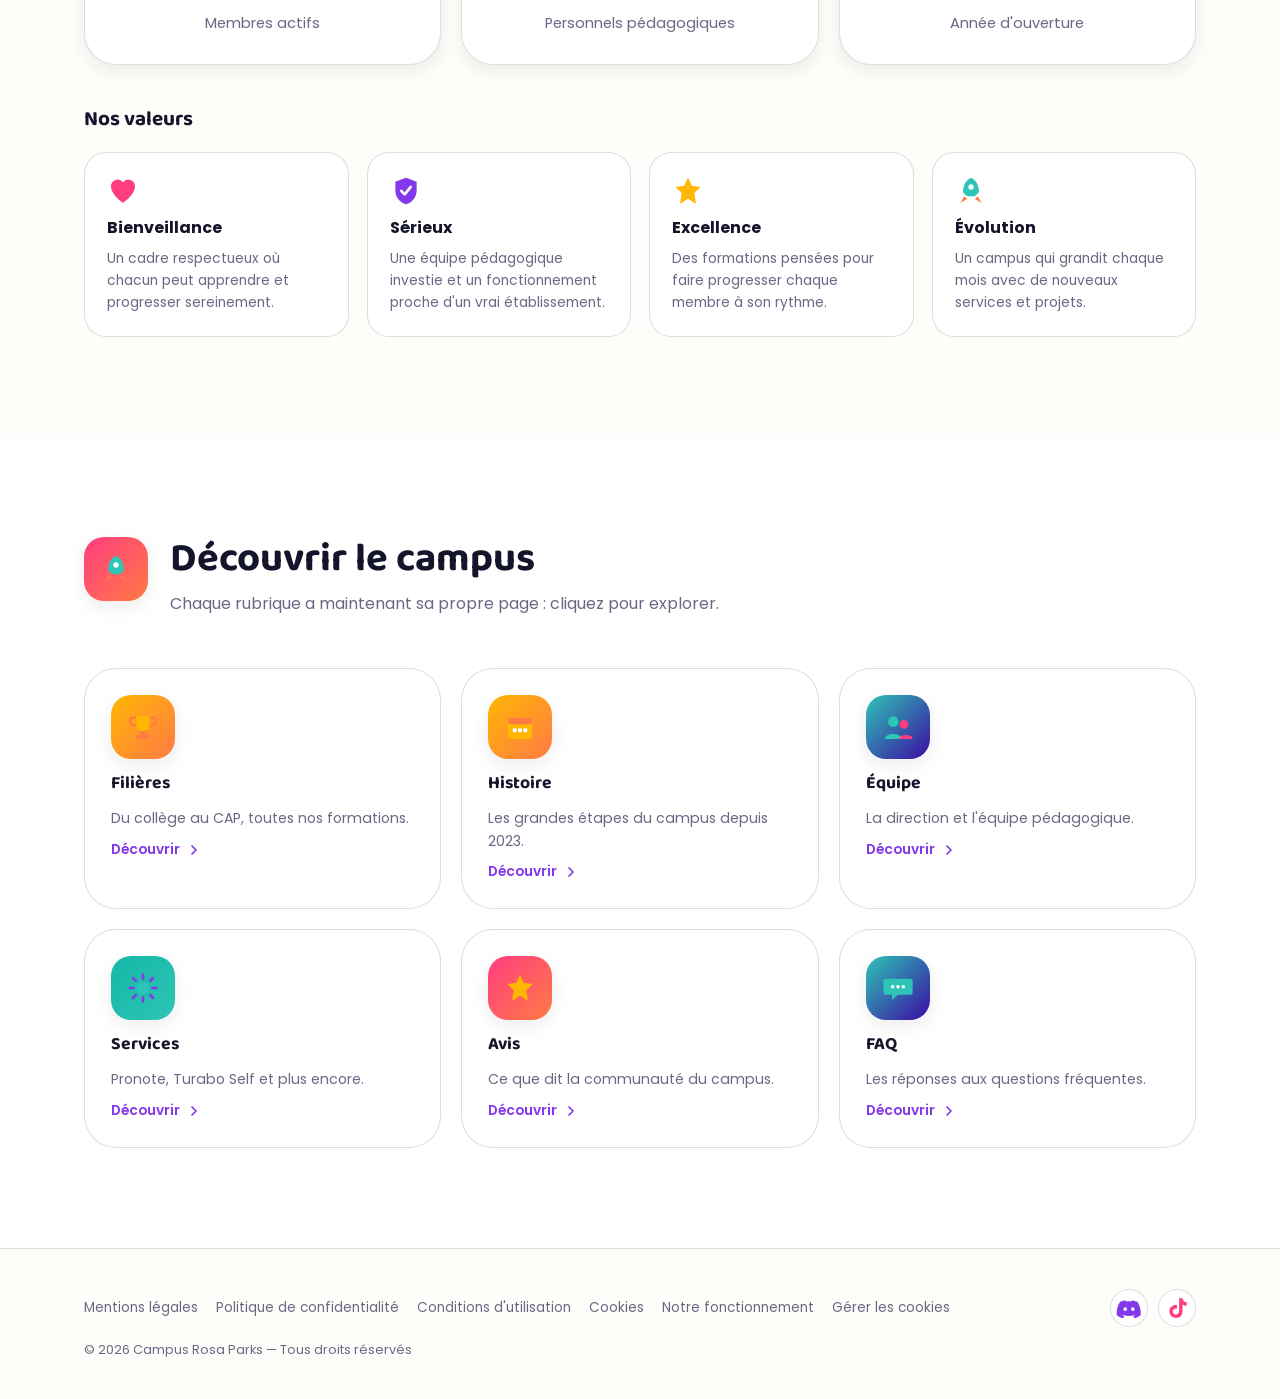
==== commit 5e3d8416: "Add files via upload" ====
--- a/index.html
+++ b/index.html
@@ -369,7 +369,7 @@
 .step b{font-size:1.05rem; margin-top:6px;}
 .step p{font-size:.9rem;}
 .cta-banner{
-  background:var(--ink); color:#fff; border-radius:var(--r-lg); padding:36px 40px;
+  background:linear-gradient(135deg,var(--deep),var(--purple)); color:#fff; border-radius:var(--r-lg); padding:36px 40px;
   display:flex; align-items:center; justify-content:space-between; gap:24px; flex-wrap:wrap;
 }
 .cta-banner b{font-family:var(--font-display); font-size:1.2rem; display:block; margin-bottom:6px;}
@@ -456,13 +456,54 @@
   .cta-banner{flex-direction:column; align-items:flex-start;}
 }
 
+
+/* ---- Ajouts : social footer, pages dediees, animations ---- */
+.footer-social{display:flex; gap:10px;}
+.footer-social a{
+  width:38px; height:38px; border-radius:50%; border:1px solid var(--line);
+  background:var(--paper-2); display:flex; align-items:center; justify-content:center;
+  color:var(--muted); transition:transform .2s ease, color .2s ease, border-color .2s ease;
+}
+.footer-social a:hover{transform:translateY(-3px); color:var(--pink); border-color:var(--pink);}
+.footer-inner{flex-direction:row; align-items:center; justify-content:space-between; flex-wrap:wrap; gap:14px;}
+.footer-inner .footer-base{order:3; width:100%;}
+@media (max-width:640px){.footer-inner{flex-direction:column; align-items:flex-start;}}
+
+.section.first{padding-top:170px;}
+.back-home{display:inline-flex; align-items:center; gap:8px; margin-bottom:8px;}
+.back-home .icon{transform:rotate(180deg); width:16px; height:16px;}
+
+.quick-links{display:grid; grid-template-columns:repeat(3,1fr); gap:20px;}
+.quick-card{
+  background:var(--paper-2); border:1px solid var(--line); border-radius:var(--r-lg);
+  padding:26px; display:flex; flex-direction:column; gap:10px; align-items:flex-start;
+  transition:transform .25s ease, box-shadow .25s ease, border-color .25s ease;
+}
+.quick-card:hover{transform:translateY(-6px); box-shadow:var(--shadow-md); border-color:var(--purple);}
+.quick-card b{font-family:var(--font-display); font-size:1.1rem;}
+.quick-card p{font-size:.88rem;}
+.quick-card .go{font-size:.86rem; font-weight:600; color:var(--purple); display:inline-flex; align-items:center; gap:6px; transition:gap .2s ease;}
+.quick-card:hover .go{gap:10px;}
+@media (max-width:900px){.quick-links{grid-template-columns:1fr 1fr;}}
+@media (max-width:640px){.quick-links{grid-template-columns:1fr;}}
+
+.section-head .icon-badge, .quick-card .icon-badge{transition:transform .3s ease;}
+.filiere-card:hover .icon-badge, .svc-card:hover .icon-badge, .bento-card:hover .icon-lg,
+.member-card:hover .avatar, .quick-card:hover .icon-badge{transform:rotate(-6deg) scale(1.08);}
+
+main{animation:page-in .6s ease both;}
+@keyframes page-in{from{opacity:0; transform:translateY(10px);} to{opacity:1; transform:translateY(0);}}
+
+.nav-links a{position:relative;}
+.nav-links a::after{
+  content:""; position:absolute; left:0; right:100%; bottom:-4px; height:2px;
+  background:var(--pink); transition:right .25s ease;
+}
+.nav-links a:hover::after{right:0;}
 </style>
 </head>
 <body>
 
-<!-- =========================================================
-     SPRITE SVG — jeu d'icônes originales, style "flat color"
-     ========================================================= -->
 <svg style="display:none" aria-hidden="true">
   <symbol id="i-cap" viewBox="0 0 48 48">
     <path d="M24 6 L45 16 L24 26 L3 16 Z" fill="#8338EC"/>
@@ -554,28 +595,32 @@
   <symbol id="i-moon" viewBox="0 0 24 24">
     <path d="M20 14.5A8.5 8.5 0 1 1 9.5 4a7 7 0 0 0 10.5 10.5Z" fill="currentColor"/>
   </symbol>
+  <symbol id="i-discord" viewBox="0 0 48 48">
+    <path d="M39 12.5c-3-1.4-6.1-2.4-9.4-3-.4.8-.9 1.8-1.2 2.6-3.5-.5-6.9-.5-10.3 0-.3-.8-.8-1.8-1.2-2.6-3.3.6-6.4 1.6-9.4 3C2 21 .9 29.3 1.4 37.4c3.9 2.9 7.7 4.6 11.4 5.7.9-1.3 1.7-2.6 2.4-4.1-1.3-.5-2.6-1.1-3.8-1.9.3-.2.6-.5.9-.7 7.3 3.4 15.2 3.4 22.4 0 .3.2.6.5.9.7-1.2.7-2.5 1.3-3.8 1.9.7 1.4 1.5 2.8 2.4 4.1 3.7-1.1 7.5-2.8 11.4-5.7.6-9.4-1.6-17.6-6-24.9Z" fill="#8338EC"/>
+    <circle cx="17" cy="26" r="3.4" fill="#fff"/><circle cx="31" cy="26" r="3.4" fill="#fff"/>
+  </symbol>
+  <symbol id="i-tiktok" viewBox="0 0 48 48">
+    <path d="M28 6h6.2c.4 3.9 3 7.1 7.8 7.5v6.3c-2.9.1-5.6-.8-7.8-2.3v13.1c0 7-5.1 11.9-11.9 11.9-3.6 0-6.9-1.5-9.2-4-2.3-2.5-3.5-5.8-3.2-9.3.5-6.1 5.7-10.6 12-10.6.7 0 1.4.1 2.1.2v6.6c-.7-.2-1.4-.3-2.1-.3-3 0-5.4 2.2-5.6 5.1-.1 1.6.4 3 1.4 4.1 1 1.1 2.5 1.8 4.2 1.8 3.1 0 5.6-2.4 5.9-5.5.1-.6.1-1.2.1-1.8V6Z" fill="#FF3D7F"/>
+  </symbol>
 </svg>
 
-<!-- =========================================================
-     NAVIGATION
-     ========================================================= -->
 <header class="nav-float" id="nav">
   <div class="nav-inner">
-    <a href="#top" class="brand">
+    <a href="index.html" class="brand">
       <svg class="icon icon-sm"><use href="#i-cap"/></svg>
       <span>Campus Rosa Parks</span>
     </a>
     <nav class="nav-links" id="navLinks">
-      <a href="#accueil">Accueil</a>
-      <a href="#filieres">Filières</a>
-      <a href="#histoire">Histoire</a>
-      <a href="#equipe">Équipe</a>
-      <a href="#services">Services</a>
-      <a href="#avis">Avis</a>
-      <a href="#recrutement">Recrutement</a>
-      <a href="#faq">FAQ</a>
+      <a href="index.html#accueil">Accueil</a>
+      <a href="filieres.html">Filières</a>
+      <a href="histoire.html">Histoire</a>
+      <a href="equipe.html">Équipe</a>
+      <a href="services.html">Services</a>
+      <a href="avis.html">Avis</a>
+      <a href="recrutement.html">Recrutement</a>
+      <a href="faq.html">FAQ</a>
     </nav>
-    <a href="#recrutement" class="btn btn-primary btn-sm nav-cta">Rejoindre</a>
+    <a href="recrutement.html" class="btn btn-primary btn-sm nav-cta">Rejoindre</a>
     <button class="theme-toggle" id="themeToggle" aria-label="Changer de thème">
       <svg class="icon icon-sm icon-sun"><use href="#i-sun"/></svg>
       <svg class="icon icon-sm icon-moon"><use href="#i-moon"/></svg>
@@ -587,10 +632,6 @@
 </header>
 
 <main id="top">
-
-<!-- =========================================================
-     HERO
-     ========================================================= -->
 <section class="hero" id="accueil">
   <div class="blob blob-a"></div>
   <div class="blob blob-b"></div>
@@ -601,8 +642,8 @@
     <h1>L'école qui prend vie<br>sur <span class="text-gradient">Discord</span>.</h1>
     <p class="lede">Cours, vie scolaire, entraide et communauté : le Campus Rosa Parks réunit tout au même endroit, animé chaque jour par une vraie équipe pédagogique.</p>
     <div class="hero-actions">
-      <a href="#recrutement" class="btn btn-primary">Rejoindre le campus</a>
-      <a href="#services" class="btn btn-ghost">Voir nos services</a>
+      <a href="recrutement.html" class="btn btn-primary">Rejoindre le campus</a>
+      <a href="services.html" class="btn btn-ghost">Voir nos services</a>
     </div>
   </div>
 
@@ -622,9 +663,6 @@
   </div>
 </section>
 
-<!-- =========================================================
-     QUI SOMMES-NOUS
-     ========================================================= -->
 <section class="section" id="qui-sommes-nous">
   <div class="wrap">
     <div class="section-head reveal">
@@ -684,377 +722,57 @@
   </div>
 </section>
 
-<!-- =========================================================
-     NOS FILIÈRES
-     ========================================================= -->
-<section class="section alt" id="filieres">
+<section class="section alt">
   <div class="wrap">
     <div class="section-head reveal">
-      <div class="icon-badge grad-orange"><svg class="icon"><use href="#i-trophy"/></svg></div>
+      <div class="icon-badge grad-pink"><svg class="icon"><use href="#i-rocket"/></svg></div>
       <div>
-        <h2>Nos filières</h2>
-        <p class="lede">Un large choix de formations, du collège au CAP, pour accompagner chaque membre selon son parcours.</p>
+        <h2>Découvrir le campus</h2>
+        <p class="lede">Chaque rubrique a maintenant sa propre page : cliquez pour explorer.</p>
       </div>
     </div>
-
-    <div class="filiere-grid reveal">
-      <div class="filiere-card">
-        <div class="filiere-card-head">
-          <div class="icon-badge grad-purple"><svg class="icon"><use href="#i-book"/></svg></div>
-          <b>Prépa Métiers</b>
-        </div>
-        <ul class="filiere-list">
-          <li><span class="icon"></span>3ème Prépa Métiers</li>
-          <li><span class="icon"></span>4ème Prépa Métiers</li>
-        </ul>
-      </div>
-
-      <div class="filiere-card">
-        <div class="filiere-card-head">
-          <div class="icon-badge grad-blue"><svg class="icon"><use href="#i-chart"/></svg></div>
-          <b>Générale et Technologique</b>
-        </div>
-        <ul class="filiere-list">
-          <li><span class="icon"></span>2nde Générale et Technologique</li>
-          <li><span class="icon"></span>1ère Générale</li>
-          <li><span class="icon"></span>Terminale Générale</li>
-        </ul>
-      </div>
-
-      <div class="filiere-card">
-        <div class="filiere-card-head">
-          <div class="icon-badge grad-green"><svg class="icon"><use href="#i-mega"/></svg></div>
-          <b>STMG</b>
-        </div>
-        <ul class="filiere-list">
-          <li><span class="icon"></span>1ère STMG</li>
-          <li><span class="icon"></span>Terminale STMG</li>
-        </ul>
-      </div>
-
-      <div class="filiere-card">
-        <div class="filiere-card-head">
-          <div class="icon-badge grad-pink"><svg class="icon"><use href="#i-gear"/></svg></div>
-          <b>Bac Pro Maintenance des Systèmes de Production Connectés</b>
-        </div>
-        <ul class="filiere-list">
-          <li><span class="icon"></span>2nde Pro MSPC</li>
-          <li><span class="icon"></span>1ère Pro MSPC</li>
-          <li><span class="icon"></span>Terminale Pro MSPC</li>
-        </ul>
-      </div>
-
-      <div class="filiere-card">
-        <div class="filiere-card-head">
-          <div class="icon-badge grad-orange"><svg class="icon"><use href="#i-mail"/></svg></div>
-          <b>CAP Commercialisation et Services en Hôtel-Café-Restaurant</b>
-        </div>
-        <ul class="filiere-list">
-          <li><span class="icon"></span>1ère année CAP CSHCR</li>
-          <li><span class="icon"></span>2ème année CAP CSHCR</li>
-        </ul>
-      </div>
+    <div class="quick-links reveal">
+      <a class="quick-card" href="filieres.html">
+        <div class="icon-badge grad-orange"><svg class="icon"><use href="#i-trophy"/></svg></div>
+        <b>Filières</b>
+        <p>Du collège au CAP, toutes nos formations.</p>
+        <span class="go">Découvrir <svg class="icon icon-xs"><use href="#i-arrow"/></svg></span>
+      </a>
+      <a class="quick-card" href="histoire.html">
+        <div class="icon-badge grad-orange"><svg class="icon"><use href="#i-calendar"/></svg></div>
+        <b>Histoire</b>
+        <p>Les grandes étapes du campus depuis 2023.</p>
+        <span class="go">Découvrir <svg class="icon icon-xs"><use href="#i-arrow"/></svg></span>
+      </a>
+      <a class="quick-card" href="equipe.html">
+        <div class="icon-badge grad-blue"><svg class="icon"><use href="#i-people"/></svg></div>
+        <b>Équipe</b>
+        <p>La direction et l'équipe pédagogique.</p>
+        <span class="go">Découvrir <svg class="icon icon-xs"><use href="#i-arrow"/></svg></span>
+      </a>
+      <a class="quick-card" href="services.html">
+        <div class="icon-badge grad-green"><svg class="icon"><use href="#i-gear"/></svg></div>
+        <b>Services</b>
+        <p>Pronote, Turabo Self et plus encore.</p>
+        <span class="go">Découvrir <svg class="icon icon-xs"><use href="#i-arrow"/></svg></span>
+      </a>
+      <a class="quick-card" href="avis.html">
+        <div class="icon-badge grad-pink"><svg class="icon"><use href="#i-star"/></svg></div>
+        <b>Avis</b>
+        <p>Ce que dit la communauté du campus.</p>
+        <span class="go">Découvrir <svg class="icon icon-xs"><use href="#i-arrow"/></svg></span>
+      </a>
+      <a class="quick-card" href="faq.html">
+        <div class="icon-badge grad-blue"><svg class="icon"><use href="#i-chat"/></svg></div>
+        <b>FAQ</b>
+        <p>Les réponses aux questions fréquentes.</p>
+        <span class="go">Découvrir <svg class="icon icon-xs"><use href="#i-arrow"/></svg></span>
+      </a>
     </div>
   </div>
 </section>
-
-<!-- =========================================================
-     NOTRE HISTOIRE — frise chronologique
-     ========================================================= -->
-<section class="section alt" id="histoire">
-  <div class="wrap">
-    <div class="section-head reveal">
-      <div class="icon-badge grad-orange"><svg class="icon"><use href="#i-calendar"/></svg></div>
-      <div>
-        <h2>Notre histoire</h2>
-        <p class="lede">Les grandes étapes qui ont fait grandir le campus depuis sa création.</p>
-      </div>
-    </div>
-
-    <div class="timeline reveal">
-      <div class="timeline-item">
-        <span class="timeline-dot"></span>
-        <b>2023 — Ouverture du campus</b>
-        <p>Création du serveur Discord et lancement des premières formations avec une équipe fondatrice réduite.</p>
-      </div>
-      <div class="timeline-item">
-        <span class="timeline-dot"></span>
-        <b>2024 — Mise en place de Pronote</b>
-        <p>Arrivée d'un véritable espace numérique de travail pour suivre les cours et la vie scolaire.</p>
-      </div>
-      <div class="timeline-item">
-        <span class="timeline-dot"></span>
-        <b>2025 — Lancement de Turabo Self</b>
-        <p>Le service de gestion de cantine est mis en ligne pour toute la communauté.</p>
-      </div>
-      <div class="timeline-item">
-        <span class="timeline-dot"></span>
-        <b>2026 — 300 membres et nouveau site</b>
-        <p>Le campus franchit le cap des 300 membres et 35 personnels, et se dote d'un nouveau site officiel.</p>
-      </div>
-    </div>
-  </div>
-</section>
-
-<!-- =========================================================
-     ÉQUIPE
-     ========================================================= -->
-<section class="section alt" id="equipe">
-  <div class="wrap">
-    <div class="section-head reveal">
-      <div class="icon-badge grad-blue"><svg class="icon"><use href="#i-people"/></svg></div>
-      <div>
-        <h2>Notre équipe</h2>
-        <p class="lede">Les personnes qui font vivre le campus au quotidien.</p>
-      </div>
-    </div>
-
-    <div class="team-group reveal">
-      <h3><svg class="icon icon-xs"><use href="#i-shield"/></svg> Direction</h3>
-      <div class="team-grid">
-        <div class="member-card">
-          <div class="avatar grad-purple">MG</div>
-          <b>Maël Garcia</b>
-          <span class="role-tag">Proviseur(e)</span>
-          <a href="mailto:mael.garcia@campus-rosaparks.fr">mael.garcia@campus-rosaparks.fr</a>
-        </div>
-        <div class="member-card">
-          <div class="avatar grad-blue">NB</div>
-          <b>Noham Bellini</b>
-          <span class="role-tag">Proviseur(e) adjoint(e)</span>
-          <a href="mailto:noham.bellini@campus-rosaparks.fr">noham.bellini@campus-rosaparks.fr</a>
-        </div>
-        <div class="member-card empty">
-          <div class="avatar grad-muted">—</div>
-          <b>Poste vacant</b>
-          <span class="role-tag">Secrétaire de direction</span>
-          <span class="na">n/a</span>
-        </div>
-      </div>
-    </div>
-
-    <div class="team-group reveal">
-      <h3><svg class="icon icon-xs"><use href="#i-bell"/></svg> Vie scolaire</h3>
-      <div class="team-grid">
-        <div class="member-card">
-          <div class="avatar grad-pink">ML</div>
-          <b>Mathieu Lombardi</b>
-          <span class="role-tag">CPE</span>
-          <a href="mailto:mathieu.lombardi@campus-rosaparks.fr">mathieu.lombardi@campus-rosaparks.fr</a>
-        </div>
-        <div class="member-card empty">
-          <div class="avatar grad-muted">—</div>
-          <b>Poste vacant</b>
-          <span class="role-tag">CPE adjoint(e)</span>
-          <span class="na">n/a</span>
-        </div>
-        <div class="member-card empty">
-          <div class="avatar grad-muted">—</div>
-          <b>Poste vacant</b>
-          <span class="role-tag">Infirmier(ère) scolaire</span>
-          <span class="na">n/a</span>
-        </div>
-      </div>
-    </div>
-
-    <div class="team-group reveal">
-      <h3><svg class="icon icon-xs"><use href="#i-book"/></svg> Pédagogie & formation</h3>
-      <div class="team-grid">
-        <div class="member-card wide">
-          <div class="avatar grad-green">MG</div>
-          <b>Maël Garcia & Noham Bellini</b>
-          <span class="role-tag">DDFPT — Formations pro. & techno.</span>
-          <a href="mailto:mael.garcia@campus-rosaparks.fr">mael.garcia@campus-rosaparks.fr</a>
-          <a href="mailto:noham.bellini@campus-rosaparks.fr">noham.bellini@campus-rosaparks.fr</a>
-        </div>
-      </div>
-    </div>
-  </div>
-</section>
-
-<!-- =========================================================
-     SERVICES
-     ========================================================= -->
-<section class="section" id="services">
-  <div class="wrap">
-    <div class="section-head reveal">
-      <div class="icon-badge grad-green"><svg class="icon"><use href="#i-gear"/></svg></div>
-      <div>
-        <h2>Nos services</h2>
-        <p class="lede">Les outils utilisés au quotidien par les élèves et l'équipe pédagogique.</p>
-      </div>
-    </div>
-
-    <div class="svc-grid reveal">
-      <a class="svc-card" href="https://pronote.campus-rosaparks.fr/" target="_blank" rel="noopener">
-        <svg class="icon icon-lg"><use href="#i-book"/></svg>
-        <b>Pronote</b>
-        <p>Emplois du temps, notes, absences et vie scolaire : le même outil qu'un vrai établissement, pensé pour suivre votre progression au quotidien.</p>
-        <span class="status ok">Disponible</span>
-      </a>
-      <a class="svc-card" href="https://self.campus-rosaparks.fr/" target="_blank" rel="noopener">
-        <svg class="icon icon-lg"><use href="#i-calendar"/></svg>
-        <b>Turabo Self</b>
-        <p>Réservation et gestion de la cantine du campus, pour organiser les repas de la communauté simplement.</p>
-        <span class="status ok">Disponible</span>
-      </a>
-      <div class="svc-card soon">
-        <svg class="icon icon-lg"><use href="#i-lock"/></svg>
-        <b>Banque RP</b>
-        <p>Une économie interne au campus pour gagner et dépenser une monnaie virtuelle liée à la vie scolaire.</p>
-        <span class="status wait">Arrive bientôt</span>
-      </div>
-      <a class="svc-card" href="#recrutement">
-        <svg class="icon icon-lg"><use href="#i-chat"/></svg>
-        <b>Support & Discord</b>
-        <p>Une équipe disponible sur le serveur pour répondre à vos questions et vous accompagner au quotidien.</p>
-        <span class="status ok">Disponible</span>
-      </a>
-    </div>
-  </div>
-</section>
-
-<!-- =========================================================
-     AVIS — carrousel
-     ========================================================= -->
-<section class="section alt" id="avis">
-  <div class="wrap">
-    <div class="section-head reveal">
-      <div class="icon-badge grad-pink"><svg class="icon"><use href="#i-star"/></svg></div>
-      <div>
-        <h2>Les avis</h2>
-        <p class="lede">Ce que la communauté dit du campus.</p>
-      </div>
-    </div>
-
-    <div class="carousel reveal" id="carousel">
-      <div class="carousel-track" id="carouselTrack">
-        <div class="carousel-slide">
-          <div class="review-card">
-            <div class="stars"><svg class="icon icon-xs"><use href="#i-star"/></svg><svg class="icon icon-xs"><use href="#i-star"/></svg><svg class="icon icon-xs"><use href="#i-star"/></svg><svg class="icon icon-xs"><use href="#i-star"/></svg><svg class="icon icon-xs"><use href="#i-star"/></svg></div>
-            <p>« Le serveur Campus Rosa Parks est actif et possède une équipe professionnelle ! »</p>
-            <div class="who"><div class="avatar grad-blue sm">NB</div><b>Noham Bellini</b></div>
-          </div>
-        </div>
-        <div class="carousel-slide">
-          <div class="review-card">
-            <div class="stars"><svg class="icon icon-xs"><use href="#i-star"/></svg><svg class="icon icon-xs"><use href="#i-star"/></svg><svg class="icon icon-xs"><use href="#i-star"/></svg><svg class="icon icon-xs"><use href="#i-star"/></svg><svg class="icon icon-xs"><use href="#i-star"/></svg></div>
-            <p>« Une équipe très à l'écoute et des cours bien organisés, on sent un vrai suivi. »</p>
-            <div class="who"><div class="avatar grad-purple sm">ML</div><b>Mathieu Lombardi</b></div>
-          </div>
-        </div>
-        <div class="carousel-slide">
-          <div class="review-card">
-            <div class="stars"><svg class="icon icon-xs"><use href="#i-star"/></svg><svg class="icon icon-xs"><use href="#i-star"/></svg><svg class="icon icon-xs"><use href="#i-star"/></svg><svg class="icon icon-xs"><use href="#i-star"/></svg><svg class="icon icon-xs"><use href="#i-star"/></svg></div>
-            <p>« Rejoindre le campus a été facile, et l'ambiance sur le Discord est top ! »</p>
-            <div class="who"><div class="avatar grad-green sm">MG</div><b>Maël Garcia</b></div>
-          </div>
-        </div>
-        <div class="carousel-slide">
-          <div class="review-card invite">
-            <svg class="icon icon-lg"><use href="#i-heart"/></svg>
-            <p>Vous voulez que votre avis apparaisse ici ?</p>
-            <a href="#recrutement" class="btn btn-primary btn-sm">Ouvrir un ticket</a>
-          </div>
-        </div>
-      </div>
-      <div class="carousel-controls">
-        <button id="prevSlide" aria-label="Avis précédent"><svg class="icon" style="transform:rotate(180deg)"><use href="#i-arrow"/></svg></button>
-        <div class="carousel-dots" id="carouselDots"></div>
-        <button id="nextSlide" aria-label="Avis suivant"><svg class="icon"><use href="#i-arrow"/></svg></button>
-      </div>
-    </div>
-  </div>
-</section>
-
-<!-- =========================================================
-     RECRUTEMENT
-     ========================================================= -->
-<section class="section" id="recrutement">
-  <div class="wrap">
-    <div class="section-head reveal">
-      <div class="icon-badge grad-orange"><svg class="icon"><use href="#i-mega"/></svg></div>
-      <div>
-        <h2>Recrutement</h2>
-        <p class="lede">Le campus ne recrute plus via Internet : tout se passe sur Discord.</p>
-      </div>
-    </div>
-
-    <div class="steps reveal">
-      <div class="step">
-        <span class="step-n">1</span>
-        <svg class="icon icon-md"><use href="#i-chat"/></svg>
-        <b>Rejoignez le Discord</b>
-        <p>Connectez-vous à notre serveur communautaire.</p>
-      </div>
-      <div class="step">
-        <span class="step-n">2</span>
-        <svg class="icon icon-md"><use href="#i-mail"/></svg>
-        <b>Ouvrez un ticket</b>
-        <p>Expliquez votre motivation à l'équipe de direction.</p>
-      </div>
-      <div class="step">
-        <span class="step-n">3</span>
-        <svg class="icon icon-md"><use href="#i-trophy"/></svg>
-        <b>Rejoignez l'équipe</b>
-        <p>Un entretien rapide et vous faites partie du campus !</p>
-      </div>
-    </div>
-
-    <div class="cta-banner reveal">
-      <div>
-        <b>Prêt à nous rejoindre ?</b>
-        <p>Rendez-vous sur notre serveur Discord pour candidater.</p>
-      </div>
-      <a href="#" class="btn btn-primary">Rejoindre le Discord</a>
-    </div>
-  </div>
-</section>
-
-<!-- =========================================================
-     FAQ
-     ========================================================= -->
-<section class="section alt" id="faq">
-  <div class="wrap">
-    <div class="section-head reveal">
-      <div class="icon-badge grad-blue"><svg class="icon"><use href="#i-chat"/></svg></div>
-      <div><h2>Questions fréquentes</h2></div>
-    </div>
-
-    <div class="faq-list reveal">
-      <div class="faq-item">
-        <button class="faq-q">Le Campus Rosa Parks est-il gratuit ? <svg class="icon"><use href="#i-chevron"/></svg></button>
-        <div class="faq-a"><p>Oui, l'accès au campus et à ses services est entièrement gratuit.</p></div>
-      </div>
-      <div class="faq-item">
-        <button class="faq-q">Comment rejoindre le serveur ? <svg class="icon"><use href="#i-chevron"/></svg></button>
-        <div class="faq-a"><p>Rendez-vous dans la section Recrutement pour obtenir le lien d'invitation Discord.</p></div>
-      </div>
-      <div class="faq-item">
-        <button class="faq-q">Puis-je postuler pour faire partie du personnel ? <svg class="icon"><use href="#i-chevron"/></svg></button>
-        <div class="faq-a"><p>Oui, en ouvrant un ticket directement sur le serveur Discord du campus. L'équipe de direction étudie chaque candidature avec attention.</p></div>
-      </div>
-      <div class="faq-item">
-        <button class="faq-q">Y a-t-il une limite d'âge pour rejoindre le campus ? <svg class="icon"><use href="#i-chevron"/></svg></button>
-        <div class="faq-a"><p>Le campus est ouvert à toute la communauté Discord, dans le respect des conditions d'utilisation de Discord lui-même.</p></div>
-      </div>
-      <div class="faq-item">
-        <button class="faq-q">Comment fonctionne le suivi pédagogique ? <svg class="icon"><use href="#i-chevron"/></svg></button>
-        <div class="faq-a"><p>Via Pronote, chaque membre peut suivre ses formations, ses notes et les informations liées à la vie scolaire, comme dans un établissement classique.</p></div>
-      </div>
-      <div class="faq-item">
-        <button class="faq-q">Que faire en cas de problème sur le serveur ? <svg class="icon"><use href="#i-chevron"/></svg></button>
-        <div class="faq-a"><p>La Vie scolaire et le CPE sont disponibles pour tout signalement ou besoin d'accompagnement au quotidien.</p></div>
-      </div>
-    </div>
-  </div>
-</section>
-
 </main>
 
-<!-- =========================================================
-     FOOTER
-     ========================================================= -->
 <footer>
   <div class="wrap footer-inner">
     <div class="footer-links">
@@ -1065,13 +783,14 @@
       <a href="fonctionnement.html">Notre fonctionnement</a>
       <button id="reopenCookiesFooter" class="link-btn">Gérer les cookies</button>
     </div>
+    <div class="footer-social">
+      <a href="https://discord.gg/FnWhnB5DF7" target="_blank" rel="noopener" aria-label="Rejoindre le Discord"><svg class="icon icon-sm"><use href="#i-discord"/></svg></a>
+      <a href="https://www.tiktok.com/@campusrosaparks" target="_blank" rel="noopener" aria-label="Suivre sur TikTok"><svg class="icon icon-sm"><use href="#i-tiktok"/></svg></a>
+    </div>
     <div class="footer-base">© 2026 Campus Rosa Parks — Tous droits réservés</div>
   </div>
 </footer>
 
-<!-- =========================================================
-     COOKIES
-     ========================================================= -->
 <div id="cookieBanner" class="cookie-banner">
   <svg class="icon icon-md"><use href="#i-shield"/></svg>
   <div class="cookie-text">
@@ -1096,6 +815,8 @@
 <button id="backToTop" class="back-to-top" aria-label="Retour en haut">
   <svg class="icon"><use href="#i-arrow"/></svg>
 </button>
+
+
 
 <script>
 /* =========================================================
@@ -1154,11 +875,12 @@
       }
     });
   }, { threshold: 0.15 });
-  revealEls.forEach(el => {
+  revealEls.forEach((el, i) => {
     // On ne cache l'élément qu'une fois sûr que le JS tourne et que
     // l'observer va bien le reprendre en charge juste après.
     el.style.opacity = '0';
     el.style.transform = 'translateY(28px)';
+    el.style.transitionDelay = ((i % 4) * 0.09) + 's';
     revealObserver.observe(el);
   });
 
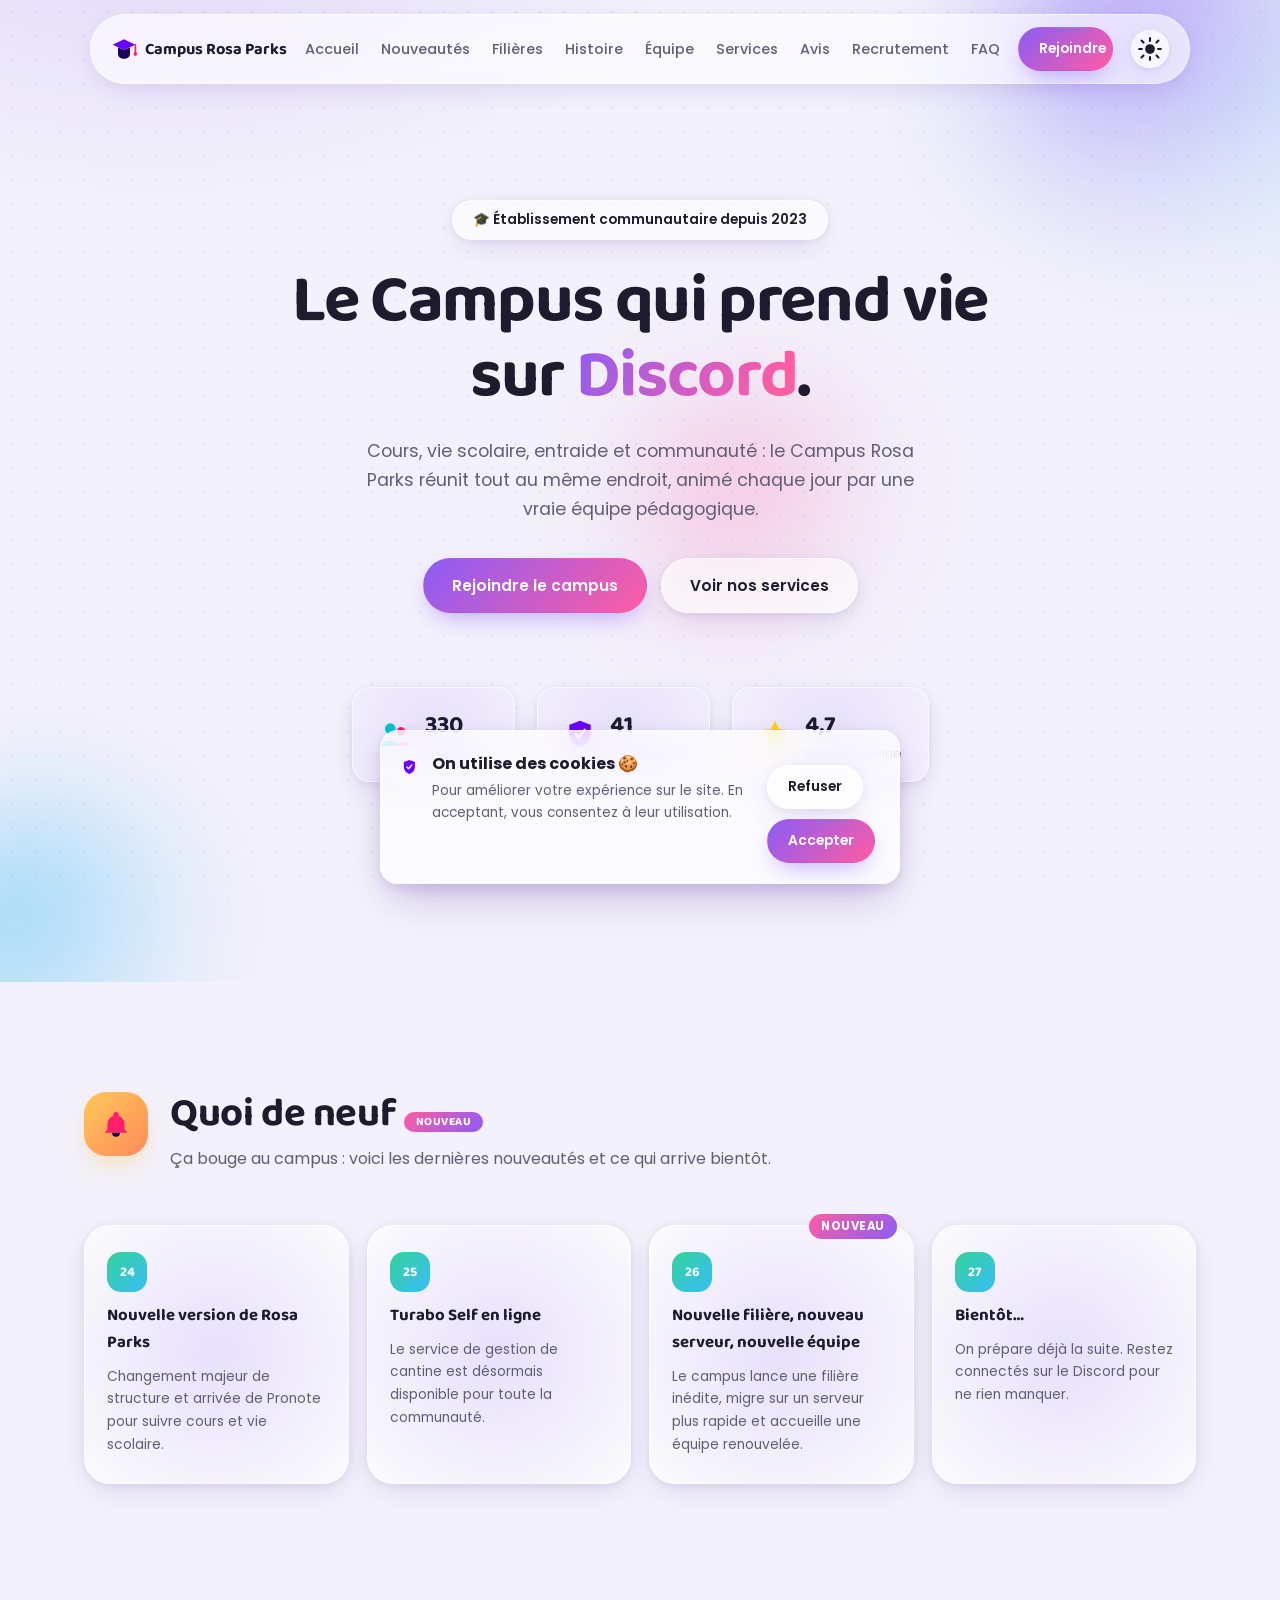
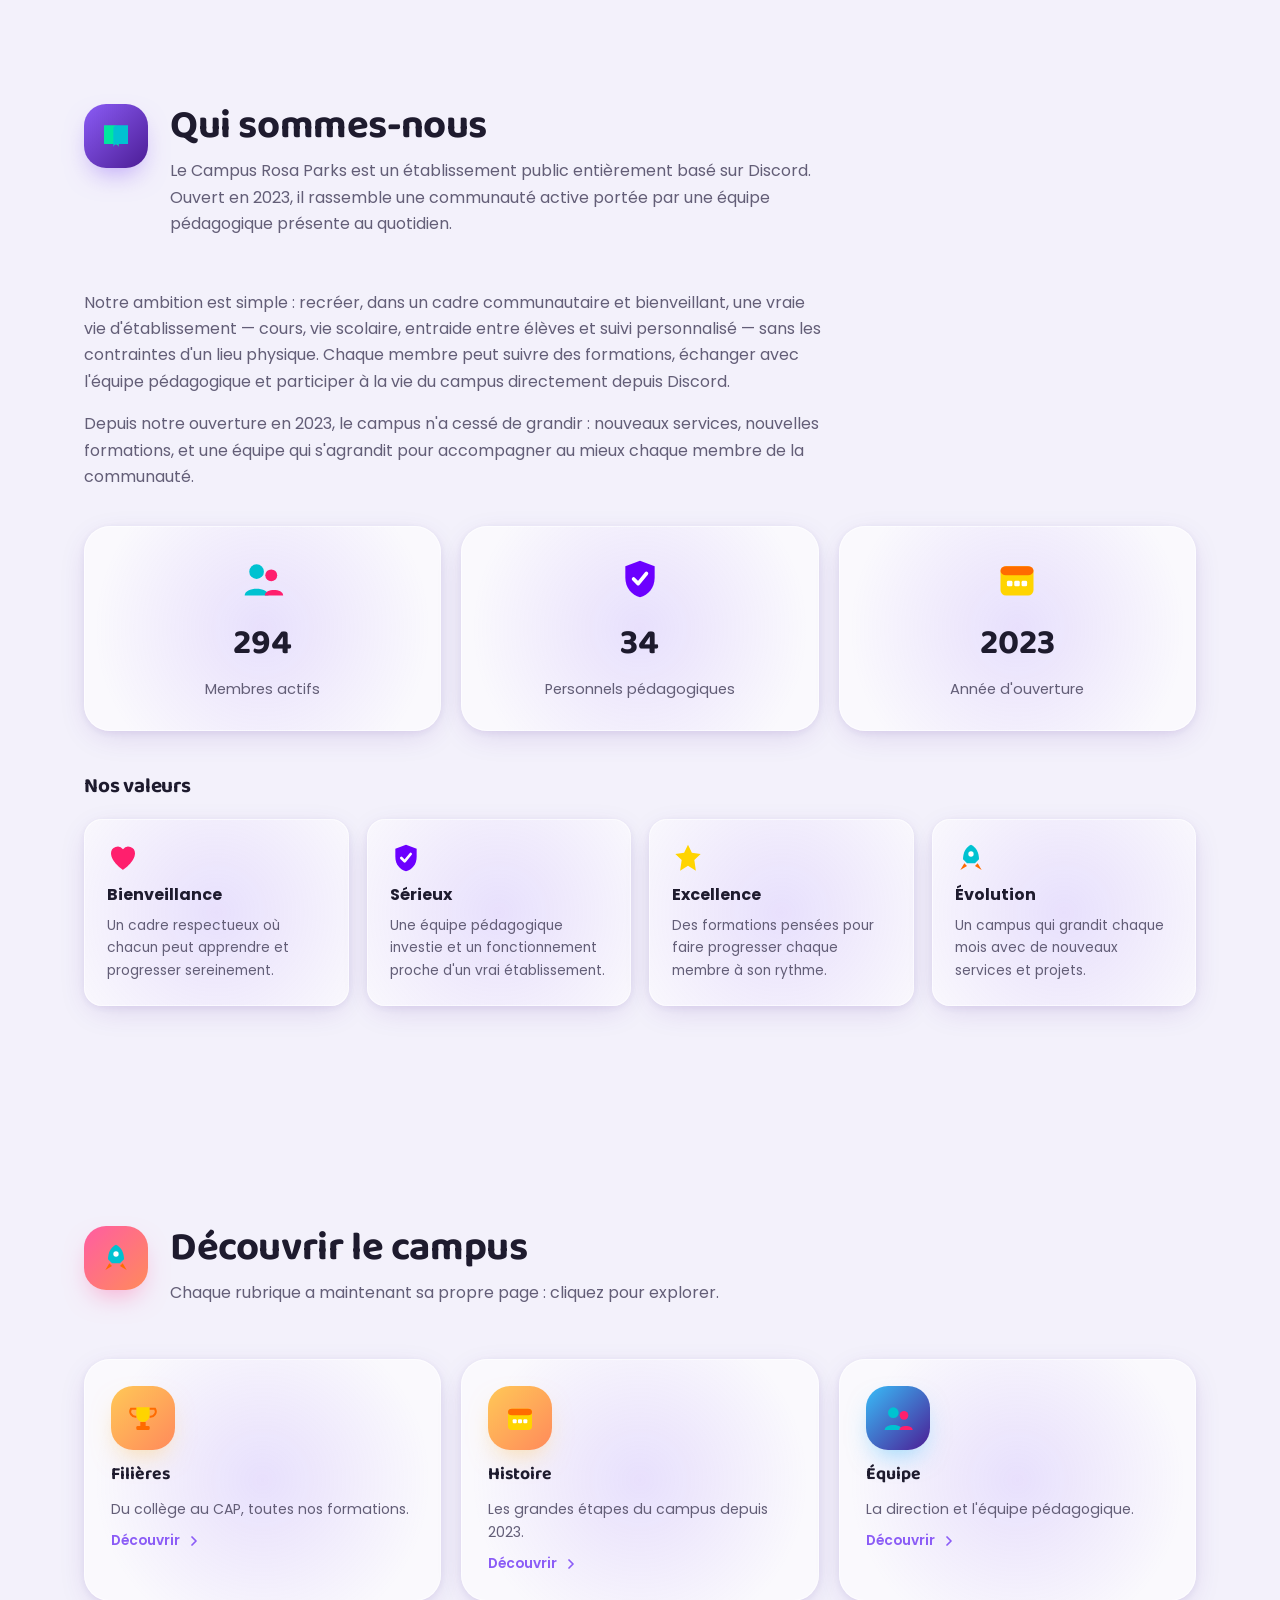
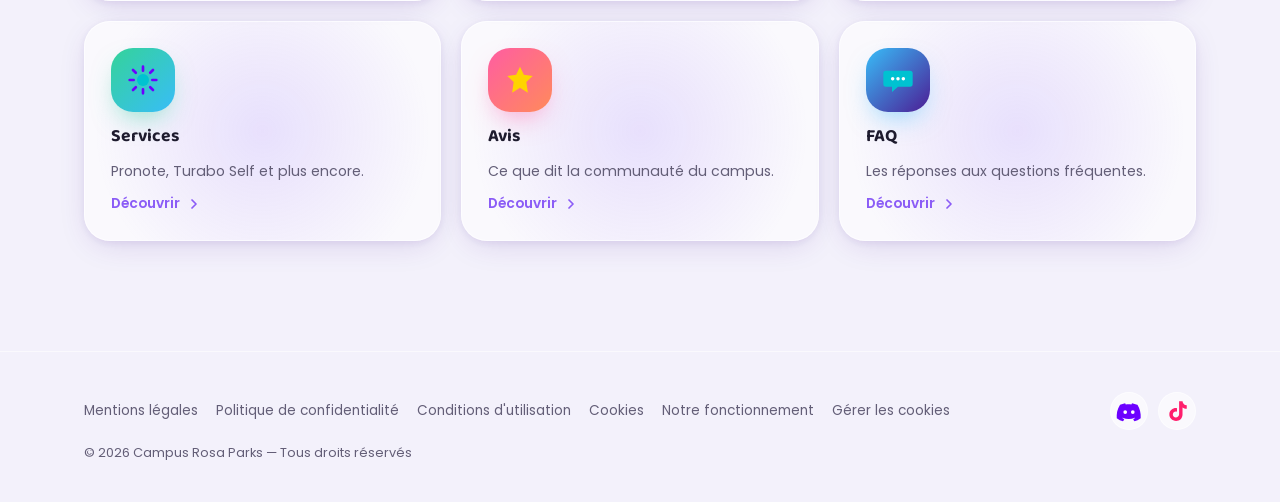
==== commit f07a084d: "Add files via upload" ====
--- a/index.html
+++ b/index.html
@@ -10,79 +10,109 @@
 <link href="https://fonts.googleapis.com/css2?family=Baloo+2:wght@500;600;700;800&family=Poppins:wght@400;500;600;700&display=swap" rel="stylesheet">
 <style>
 /* =========================================================
-   CAMPUS ROSA PARKS — DESIGN SYSTEM
+   CAMPUS ROSA PARKS — DESIGN SYSTEM v2 (Glassmorphism)
    ========================================================= */
 
 :root{
-  /* Palette */
-  --sun:#FFB703;
-  --tang:#FF7A45;
-  --pink:#FF3D7F;
-  --purple:#8338EC;
-  --deep:#3A0CA3;
-  --blue:#2EC4B6;
-  --green:#14B8A6;
-  --ink:#14142B;
-  --paper:#FFFDF9;
+  /* Palette — dégradés doux */
+  --sun:#FFC857;
+  --tang:#FF8A5B;
+  --pink:#FF5DA2;
+  --purple:#8B5CF6;
+  --deep:#4C1D95;
+  --blue:#38BDF8;
+  --green:#34D399;
+  --ink:#1E1B2E;
+  --paper:#F3F1FB;
   --paper-2:#FFFFFF;
-  --muted:#6B6785;
-  --line:rgba(20,20,43,.14);
-  --nav-bg:rgba(255,255,255,.75);
-  --nav-border:rgba(255,255,255,.6);
+  --muted:#635E77;
+  --line:rgba(30,27,46,.12);
+  --nav-bg:rgba(255,255,255,.6);
+  --nav-border:rgba(255,255,255,.5);
+  --dot:rgba(139,92,246,.10);
+
+  /* Glass tokens */
+  --glass-bg:rgba(255,255,255,.55);
+  --glass-bg-2:rgba(255,255,255,.72);
+  --glass-border:rgba(255,255,255,.6);
+  --glass-shadow:0 8px 32px -8px rgba(76,29,149,.18), 0 2px 8px rgba(76,29,149,.08);
+  --glass-shadow-hover:0 20px 44px -12px rgba(76,29,149,.30), 0 4px 14px rgba(76,29,149,.12);
+  --blur:18px;
 
   /* Type */
   --font-display:'Baloo 2', system-ui, sans-serif;
   --font-body:'Poppins', system-ui, -apple-system, sans-serif;
 
-  /* Radii & shadow */
-  --r-sm:14px;
-  --r-md:22px;
-  --r-lg:32px;
-  --r-pill:100px;
-  --shadow-sm:0 6px 18px rgba(20,20,43,.08);
-  --shadow-md:0 20px 45px rgba(20,20,43,.14);
-  --shadow-lg:0 30px 70px rgba(20,20,43,.20);
+  /* Radii & ombres */
+  --r-sm:10px;
+  --r-md:18px;
+  --r-lg:26px;
+  --r-pill:999px;
+  --bw:1px;
+  --shadow-sm:var(--glass-shadow);
+  --shadow-md:var(--glass-shadow-hover);
+  --shadow-lg:0 30px 60px -16px rgba(76,29,149,.35);
+
+  --ease:cubic-bezier(.16,1,.3,1);
 }
 
 @media (prefers-color-scheme: dark){
   :root:not([data-theme="light"]){
-    --paper:#0F0E1F;
-    --paper-2:#1D1C3A;
-    --ink:#F4F2FF;
-    --muted:#B3AED1;
-    --line:rgba(255,255,255,.14);
-    --nav-bg:rgba(24,23,51,.82);
-    --nav-border:rgba(255,255,255,.10);
+    --paper:#0E0B1C;
+    --paper-2:#171329;
+    --ink:#F1EEFB;
+    --muted:#A79FC9;
+    --line:rgba(241,238,251,.10);
+    --nav-bg:rgba(23,19,41,.55);
+    --nav-border:rgba(255,255,255,.08);
+    --dot:rgba(139,92,246,.16);
+    --glass-bg:rgba(255,255,255,.05);
+    --glass-bg-2:rgba(255,255,255,.08);
+    --glass-border:rgba(255,255,255,.1);
+    --glass-shadow:0 8px 32px -8px rgba(0,0,0,.5);
+    --glass-shadow-hover:0 20px 50px -12px rgba(0,0,0,.6);
   }
 }
 :root[data-theme="dark"]{
-  --paper:#0F0E1F;
-  --paper-2:#1D1C3A;
-  --ink:#F4F2FF;
-  --muted:#B3AED1;
-  --line:rgba(255,255,255,.14);
-  --nav-bg:rgba(24,23,51,.82);
-  --nav-border:rgba(255,255,255,.10);
+  --paper:#0E0B1C;
+  --paper-2:#171329;
+  --ink:#F1EEFB;
+  --muted:#A79FC9;
+  --line:rgba(241,238,251,.10);
+  --nav-bg:rgba(23,19,41,.55);
+  --nav-border:rgba(255,255,255,.08);
+  --dot:rgba(139,92,246,.16);
+  --glass-bg:rgba(255,255,255,.05);
+  --glass-bg-2:rgba(255,255,255,.08);
+  --glass-border:rgba(255,255,255,.1);
+  --glass-shadow:0 8px 32px -8px rgba(0,0,0,.5);
+  --glass-shadow-hover:0 20px 50px -12px rgba(0,0,0,.6);
 }
 
 /* ---------- Reset ---------- */
 *,*::before,*::after{box-sizing:border-box;}
 html,body{margin:0; padding:0;}
-html{scroll-behavior:smooth; scroll-padding-top:100px;}
+html{scroll-behavior:smooth; scroll-padding-top:130px;}
 body{
-  background:var(--paper);
+  background:
+    radial-gradient(900px 500px at 12% -10%, rgba(139,92,246,.16), transparent 60%),
+    radial-gradient(800px 460px at 100% 10%, rgba(56,189,248,.14), transparent 55%),
+    radial-gradient(var(--dot) 1.4px, transparent 1.4px) 0 0/24px 24px,
+    var(--paper);
+  background-attachment:fixed;
   color:var(--ink);
   font-family:var(--font-body);
   padding-top:env(safe-area-inset-top,0px);
   padding-bottom:env(safe-area-inset-bottom,0px);
   overflow-x:hidden;
 }
-h1,h2,h3{font-family:var(--font-display); line-height:1.1; margin:0;}
-p{margin:0; color:var(--muted); line-height:1.6;}
+h1,h2,h3{font-family:var(--font-display); line-height:1.12; margin:0; letter-spacing:-.01em;}
+p{margin:0; color:var(--muted); line-height:1.65;}
 a{color:inherit; text-decoration:none;}
 button{font-family:inherit; cursor:pointer;}
 img{max-width:100%; display:block;}
 .wrap{max-width:1160px; margin:0 auto; padding:0 24px;}
+::selection{background:var(--purple); color:#fff;}
 
 /* ---------- Icons ---------- */
 .icon{width:22px; height:22px; display:inline-block; vertical-align:middle;}
@@ -91,74 +121,84 @@
 .icon-md{width:32px; height:32px;}
 .icon-lg{width:44px; height:44px;}
 
+/* ---------- Glass base (mixin-like, reused via multiple selectors) ---------- */
+.float-card,.value-card,.filiere-card,.bento-card,.member-card,.svc-card,.quick-card,
+.review-card,.step,.news-card,.faq-item,.timeline-item b,.cookie-banner,.refused-box,
+.back-to-top,.theme-toggle,.nav-inner,.legal-note,.status,.role-tag{
+  backdrop-filter:blur(var(--blur)) saturate(160%);
+  -webkit-backdrop-filter:blur(var(--blur)) saturate(160%);
+}
+
 /* ---------- Buttons ---------- */
 .btn{
   display:inline-flex; align-items:center; gap:8px;
-  padding:14px 28px; border-radius:var(--r-pill);
-  font-weight:600; font-size:.98rem; border:none;
-  transition:transform .2s ease, box-shadow .2s ease, background .2s ease;
-}
-.btn-sm{padding:10px 20px; font-size:.88rem;}
+  padding:15px 28px; border-radius:var(--r-pill);
+  font-weight:600; font-size:.96rem; border:1px solid transparent;
+  transition:transform .35s var(--ease), box-shadow .35s var(--ease), background .35s var(--ease), filter .35s var(--ease);
+  position:relative; overflow:hidden;
+}
+.btn-sm{padding:11px 20px; font-size:.86rem;}
 .btn-primary{
-  background:linear-gradient(120deg, var(--pink), var(--purple));
-  color:#fff; box-shadow:0 14px 30px rgba(255,61,127,.30);
-}
-.btn-primary:hover{transform:translateY(-3px); box-shadow:0 18px 36px rgba(255,61,127,.4);}
+  background:linear-gradient(135deg, var(--purple), var(--pink));
+  color:#fff;
+  box-shadow:0 10px 24px -8px rgba(139,92,246,.55);
+}
+.btn-primary:hover{transform:translateY(-3px); box-shadow:0 16px 34px -8px rgba(139,92,246,.65); filter:brightness(1.06);}
+.btn-primary:active{transform:translateY(-1px) scale(.98);}
 .btn-ghost{
-  background:transparent; color:var(--ink); border:2px solid var(--line);
-}
-.btn-ghost:hover{border-color:var(--purple); color:var(--purple);}
-
-/* ---------- Reveal-on-scroll ----------
-   Important : le contenu est visible PAR DEFAUT (pas de opacity:0 en CSS).
-   C'est le JS qui applique l'état caché en style inline avant d'observer,
-   pour que la page reste lisible même si le script ne se charge pas. */
-.reveal{transition:opacity .7s ease, transform .7s ease;}
+  background:var(--glass-bg); color:var(--ink); border:1px solid var(--glass-border);
+  box-shadow:var(--glass-shadow);
+}
+.btn-ghost:hover{transform:translateY(-3px); box-shadow:var(--glass-shadow-hover); background:var(--glass-bg-2);}
+.btn-ghost:active{transform:translateY(-1px) scale(.98);}
+
+/* ---------- Reveal-on-scroll ---------- */
+.reveal{transition:opacity .8s var(--ease), transform .8s var(--ease);}
 
 /* =========================================================
-   NAVIGATION — pilule flottante
+   NAVIGATION — capsule flottante en verre
    ========================================================= */
 .nav-float{
-  position:fixed; top:16px; top:calc(16px + env(safe-area-inset-top,0px));
-  left:16px; right:16px; z-index:200;
-  display:flex; justify-content:center;
+  position:fixed; top:14px; left:0; right:0; z-index:200;
+  padding-top:env(safe-area-inset-top,0px);
+  display:flex; justify-content:center; padding-left:16px; padding-right:16px;
 }
 .nav-inner{
   width:100%; max-width:1100px;
   display:flex; align-items:center; justify-content:space-between; gap:18px;
   background:var(--nav-bg);
-  backdrop-filter:blur(16px);
   border:1px solid var(--nav-border);
   border-radius:var(--r-pill);
-  padding:10px 14px 10px 20px;
-  box-shadow:var(--shadow-sm);
-  transition:box-shadow .3s ease, background .25s ease, border-color .25s ease;
-}
-.nav-float.scrolled .nav-inner{box-shadow:var(--shadow-md);}
+  padding:12px 20px;
+  box-shadow:0 8px 30px -10px rgba(76,29,149,.20);
+  transition:box-shadow .3s var(--ease), background .3s var(--ease), transform .3s var(--ease);
+}
+.nav-float.scrolled .nav-inner{box-shadow:0 14px 40px -10px rgba(76,29,149,.30); transform:translateY(2px);}
 .brand{display:flex; align-items:center; gap:8px; font-family:var(--font-display); font-weight:700; font-size:1.02rem; white-space:nowrap;}
 .nav-links{display:flex; gap:22px;}
-.nav-links a{font-size:.9rem; font-weight:500; color:var(--muted); transition:color .2s;}
-.nav-links a:hover{color:var(--pink);}
+.nav-links a{font-size:.9rem; font-weight:500; color:var(--muted); transition:color .25s;}
+.nav-links a:hover{color:var(--purple);}
 .nav-cta{white-space:nowrap;}
 .nav-burger{display:none; background:none; border:none; color:var(--ink); padding:6px;}
 .theme-toggle{
   display:flex; align-items:center; justify-content:center; flex-shrink:0;
-  width:38px; height:38px; border-radius:50%; border:1px solid var(--line);
-  background:var(--paper-2); color:var(--ink); padding:0; transition:transform .2s ease, background .2s ease;
-}
-.theme-toggle:hover{transform:translateY(-2px);}
+  width:38px; height:38px; border-radius:50%; border:1px solid var(--glass-border);
+  background:var(--glass-bg); color:var(--ink); padding:0; box-shadow:var(--glass-shadow);
+  transition:transform .35s var(--ease), box-shadow .35s var(--ease), background .3s ease;
+}
+.theme-toggle:hover{transform:translateY(-2px) rotate(-12deg); background:var(--glass-bg-2);}
 .theme-toggle .icon-moon{display:none;}
 :root[data-theme="dark"] .theme-toggle .icon-sun{display:none;}
 :root[data-theme="dark"] .theme-toggle .icon-moon{display:block;}
 
 @media (max-width:900px){
   .nav-links{
-    position:fixed; top:82px; left:16px; right:16px;
-    background:var(--paper-2); border-radius:var(--r-md); box-shadow:var(--shadow-md);
-    flex-direction:column; padding:18px; gap:14px;
-    transform:translateY(-14px); opacity:0; pointer-events:none; transition:.25s ease;
+    position:fixed; top:96px; left:16px; right:16px;
+    background:var(--glass-bg-2); border:1px solid var(--glass-border); border-radius:var(--r-md); box-shadow:var(--glass-shadow-hover);
+    flex-direction:column; padding:18px; gap:14px; backdrop-filter:blur(24px) saturate(160%);
+    transform:translateY(-14px) scale(.97); opacity:0; pointer-events:none; transition:.35s var(--ease);
   }
-  .nav-links.open{transform:translateY(0); opacity:1; pointer-events:auto;}
+  .nav-links.open{transform:translateY(0) scale(1); opacity:1; pointer-events:auto;}
   .nav-cta{display:none;}
   .nav-burger{display:block;}
 }
@@ -167,40 +207,53 @@
    HERO
    ========================================================= */
 .hero{
-  position:relative; padding:170px 24px 220px; overflow:hidden;
+  position:relative; padding:200px 24px 200px; overflow:hidden;
   text-align:center; isolation:isolate;
 }
-.blob{position:absolute; border-radius:50%; filter:blur(60px); opacity:.55; z-index:-1; animation:float-blob 16s ease-in-out infinite;}
-.blob-a{width:420px; height:420px; background:var(--pink); top:-140px; left:-100px;}
-.blob-b{width:380px; height:380px; background:var(--blue); top:60px; right:-140px; animation-delay:-5s;}
-.blob-c{width:320px; height:320px; background:var(--sun); bottom:-160px; left:38%; animation-delay:-10s;}
-@keyframes float-blob{
-  0%,100%{transform:translate(0,0) scale(1);}
-  50%{transform:translate(30px,-40px) scale(1.08);}
-}
+.blob{
+  position:absolute; border-radius:50%; filter:blur(60px); opacity:.55; z-index:-1;
+  animation:blob-float 14s var(--ease) infinite alternate;
+}
+.blob-a{width:360px; height:360px; top:-120px; right:-80px; background:radial-gradient(circle at 30% 30%, var(--purple), transparent 70%); animation-delay:0s;}
+.blob-b{width:320px; height:320px; bottom:-140px; left:-100px; background:radial-gradient(circle at 30% 30%, var(--blue), transparent 70%); animation-delay:-4s;}
+.blob-c{width:260px; height:260px; top:40%; left:50%; background:radial-gradient(circle at 30% 30%, var(--pink), transparent 70%); animation-delay:-8s; opacity:.4;}
+@keyframes blob-float{
+  0%{transform:translate(0,0) scale(1);}
+  100%{transform:translate(30px,-24px) scale(1.12);}
+}
+.hero::before,.hero::after{content:none;}
 .hero-content{max-width:720px; margin:0 auto;}
 .badge{
-  display:inline-block; background:var(--paper-2); border:1px solid var(--line);
-  padding:8px 18px; border-radius:var(--r-pill); font-size:.85rem; font-weight:600;
-  margin-bottom:22px; box-shadow:var(--shadow-sm);
-}
-.hero h1{font-size:clamp(2.4rem,6vw,4rem); font-weight:800; letter-spacing:-.01em;}
+  display:inline-block; background:var(--glass-bg); color:var(--ink); border:1px solid var(--glass-border);
+  padding:9px 20px; border-radius:var(--r-pill); font-size:.85rem; font-weight:600;
+  margin-bottom:24px; box-shadow:var(--glass-shadow);
+  animation:fade-down .8s var(--ease) both;
+}
+@keyframes fade-down{from{opacity:0; transform:translateY(-10px);} to{opacity:1; transform:translateY(0);}}
+.hero h1{font-size:clamp(2.4rem,6vw,4.2rem); font-weight:700; letter-spacing:-.02em;}
 .text-gradient{
-  background:linear-gradient(120deg, var(--pink), var(--purple));
+  background:linear-gradient(120deg, var(--purple), var(--pink), var(--blue), var(--purple));
+  background-size:300% auto;
   -webkit-background-clip:text; background-clip:text; color:transparent;
-}
-.hero .lede{max-width:52ch; margin:22px auto 0; font-size:1.08rem;}
-.hero-actions{display:flex; gap:14px; justify-content:center; margin-top:32px; flex-wrap:wrap;}
+  animation:gradient-shift 6s ease infinite;
+}
+@keyframes gradient-shift{
+  0%{background-position:0% 50%;} 50%{background-position:100% 50%;} 100%{background-position:0% 50%;}
+}
+.hero .lede{max-width:52ch; margin:22px auto 0; font-size:1.1rem;}
+.hero-actions{display:flex; gap:14px; justify-content:center; margin-top:34px; flex-wrap:wrap;}
 
 .hero-cards{
-  position:relative; max-width:900px; margin:70px auto 0;
+  position:relative; max-width:900px; margin:74px auto 0;
   display:flex; justify-content:center; gap:22px; flex-wrap:wrap;
 }
 .float-card{
-  background:var(--paper-2); border-radius:var(--r-md); box-shadow:var(--shadow-md);
-  padding:18px 24px; display:flex; align-items:center; gap:14px; text-align:left;
+  background:var(--glass-bg); border:1px solid var(--glass-border); border-radius:var(--r-md); box-shadow:var(--glass-shadow);
+  padding:18px 26px; display:flex; align-items:center; gap:14px; text-align:left;
   animation:float-card 6s ease-in-out infinite;
-}
+  transition:box-shadow .35s var(--ease), transform .35s var(--ease);
+}
+.float-card:hover{box-shadow:var(--glass-shadow-hover);}
 .float-card div{display:flex; flex-direction:column;}
 .float-card b{font-family:var(--font-display); font-size:1.5rem;}
 .float-card span{font-size:.8rem; color:var(--muted);}
@@ -209,28 +262,39 @@
 .fc-3{animation-delay:-4s;}
 @keyframes float-card{
   0%,100%{transform:translateY(0);}
-  50%{transform:translateY(-12px);}
-}
-.fc-2{ }
+  50%{transform:translateY(-14px);}
+}
 
 /* =========================================================
    SECTIONS
    ========================================================= */
-.section{padding:100px 0;}
-.section.alt{background:var(--paper-2);}
+.section{padding:110px 0; position:relative;}
+.section.alt{background:transparent;}
+.section.first{padding-top:200px;}
+.section.first::before{
+  content:""; position:absolute; top:-40px; left:50%; width:600px; height:280px; transform:translateX(-50%);
+  background:radial-gradient(ellipse at center, rgba(139,92,246,.20), transparent 70%);
+  filter:blur(30px); z-index:-1; pointer-events:none;
+}
+.legal-hero::before{
+  content:""; position:absolute; top:-20px; left:50%; width:520px; height:240px; transform:translateX(-50%);
+  background:radial-gradient(ellipse at center, rgba(56,189,248,.18), transparent 70%);
+  filter:blur(30px); z-index:-1; pointer-events:none;
+}
 .section-head{display:flex; align-items:flex-start; gap:22px; margin-bottom:52px; max-width:760px;}
 .section-head h2{font-size:clamp(1.8rem,3.6vw,2.5rem); font-weight:700; margin-bottom:10px;}
 .icon-badge{
-  width:64px; height:64px; border-radius:20px; flex-shrink:0;
-  display:flex; align-items:center; justify-content:center; box-shadow:var(--shadow-sm);
+  width:64px; height:64px; border-radius:22px; flex-shrink:0;
+  display:flex; align-items:center; justify-content:center; box-shadow:var(--glass-shadow);
+  transition:transform .4s var(--ease);
 }
 .icon-badge .icon{width:32px; height:32px;}
-.grad-purple{background:linear-gradient(135deg,#8338EC,#3A0CA3); color:#fff;}
-.grad-blue{background:linear-gradient(135deg,#2EC4B6,#3A0CA3); color:#fff;}
-.grad-pink{background:linear-gradient(135deg,#FF3D7F,#FF7A45); color:#fff;}
-.grad-green{background:linear-gradient(135deg,#14B8A6,#2EC4B6); color:#fff;}
-.grad-orange{background:linear-gradient(135deg,#FFB703,#FF7A45); color:#fff;}
-.grad-muted{background:var(--line); color:var(--muted);}
+.grad-purple{background:linear-gradient(135deg,#8B5CF6,#4C1D95); color:#fff; box-shadow:0 12px 26px -8px rgba(139,92,246,.55);}
+.grad-blue{background:linear-gradient(135deg,#38BDF8,#4C1D95); color:#fff; box-shadow:0 12px 26px -8px rgba(56,189,248,.5);}
+.grad-pink{background:linear-gradient(135deg,#FF5DA2,#FF8A5B); color:#fff; box-shadow:0 12px 26px -8px rgba(255,93,162,.5);}
+.grad-green{background:linear-gradient(135deg,#34D399,#38BDF8); color:#fff; box-shadow:0 12px 26px -8px rgba(52,211,153,.5);}
+.grad-orange{background:linear-gradient(135deg,#FFC857,#FF8A5B); color:#fff; box-shadow:0 12px 26px -8px rgba(255,200,87,.5);}
+.grad-muted{background:var(--glass-bg); color:var(--muted); border:1px solid var(--glass-border); box-shadow:none;}
 
 /* ---- Texte long & valeurs ---- */
 .text-block{max-width:74ch; display:flex; flex-direction:column; gap:16px; margin-bottom:36px;}
@@ -238,51 +302,54 @@
 .sub-title{font-size:1.3rem; font-weight:700; margin:44px 0 20px;}
 .values-grid{display:grid; grid-template-columns:repeat(4,1fr); gap:18px;}
 .value-card{
-  background:var(--paper-2); border:1px solid var(--line); border-radius:var(--r-md);
+  background:var(--glass-bg); border:1px solid var(--glass-border); border-radius:var(--r-md);
   padding:22px; display:flex; flex-direction:column; gap:8px; align-items:flex-start;
-  transition:transform .2s ease, box-shadow .2s ease;
-}
-.value-card:hover{transform:translateY(-4px); box-shadow:var(--shadow-sm);}
+  box-shadow:var(--glass-shadow);
+  transition:transform .4s var(--ease), box-shadow .4s var(--ease), background .4s var(--ease);
+}
+.value-card:hover{transform:translateY(-6px); box-shadow:var(--glass-shadow-hover); background:var(--glass-bg-2);}
 .value-card b{font-size:1rem;}
 .value-card p{font-size:.86rem;}
 
 /* ---- Filières ---- */
 .filiere-grid{display:grid; grid-template-columns:repeat(2,1fr); gap:20px;}
 .filiere-card{
-  background:var(--paper-2); border:1px solid var(--line); border-radius:var(--r-lg);
-  padding:26px 28px; display:flex; flex-direction:column; gap:14px;
-  transition:transform .2s ease, box-shadow .2s ease;
-}
-.filiere-card:hover{transform:translateY(-4px); box-shadow:var(--shadow-sm);}
+  background:var(--glass-bg); border:1px solid var(--glass-border); border-radius:var(--r-lg);
+  padding:26px 28px; display:flex; flex-direction:column; gap:14px; box-shadow:var(--glass-shadow);
+  transition:transform .4s var(--ease), box-shadow .4s var(--ease), background .4s var(--ease);
+}
+.filiere-card:hover{transform:translateY(-6px); box-shadow:var(--glass-shadow-hover); background:var(--glass-bg-2);}
 .filiere-card-head{display:flex; align-items:center; gap:12px;}
-.filiere-card-head .icon-badge{width:44px; height:44px; border-radius:14px;}
+.filiere-card-head .icon-badge{width:44px; height:44px; border-radius:16px;}
 .filiere-card-head .icon-badge .icon{width:22px; height:22px;}
 .filiere-card-head b{font-family:var(--font-display); font-size:1.08rem;}
 .filiere-list{list-style:none; margin:0; padding:0; display:flex; flex-direction:column; gap:8px;}
 .filiere-list li{
   font-size:.92rem; color:var(--ink); display:flex; align-items:center; gap:10px;
-  padding:9px 12px; border-radius:var(--r-sm); background:var(--paper); border:1px solid var(--line);
-}
+  padding:9px 12px; border-radius:var(--r-sm); background:rgba(255,255,255,.35); border:1px solid var(--glass-border);
+}
+:root[data-theme="dark"] .filiere-list li{background:rgba(255,255,255,.04);}
 .filiere-list li .icon{width:8px; height:8px; border-radius:50%; background:var(--purple); flex-shrink:0;}
 
 /* ---- Frise chronologique ---- */
-.timeline{position:relative; display:flex; flex-direction:column; gap:34px; padding-left:26px; border-left:2px solid var(--line);}
+.timeline{position:relative; display:flex; flex-direction:column; gap:34px; padding-left:30px; border-left:2px solid transparent;
+  border-image:linear-gradient(var(--purple),var(--blue)) 1;}
 .timeline-item{position:relative;}
 .timeline-dot{
-  position:absolute; left:-32px; top:4px; width:14px; height:14px; border-radius:50%;
-  background:linear-gradient(135deg,var(--pink),var(--purple)); box-shadow:0 0 0 4px var(--paper-2);
-}
-.timeline-item b{display:block; font-size:1.02rem; margin-bottom:4px;}
+  position:absolute; left:-38px; top:0; width:16px; height:16px; border-radius:50%;
+  background:linear-gradient(135deg,var(--purple),var(--pink)); box-shadow:0 0 0 4px var(--glass-bg), 0 0 14px rgba(139,92,246,.6);
+}
+.timeline-item b{display:block; font-size:1.02rem; margin-bottom:4px; backdrop-filter:none;}
 .timeline-item p{font-size:.92rem; max-width:60ch;}
 
 /* ---- Bento (Qui sommes-nous) ---- */
 .bento{display:grid; grid-template-columns:repeat(3,1fr); gap:20px;}
 .bento-card{
-  background:var(--paper-2); border:1px solid var(--line); border-radius:var(--r-lg);
+  background:var(--glass-bg); border:1px solid var(--glass-border); border-radius:var(--r-lg);
   padding:30px; text-align:center; display:flex; flex-direction:column; align-items:center; gap:8px;
-  box-shadow:var(--shadow-sm); transition:transform .25s ease, box-shadow .25s ease;
-}
-.bento-card:hover{transform:translateY(-6px); box-shadow:var(--shadow-md);}
+  box-shadow:var(--glass-shadow); transition:transform .4s var(--ease), box-shadow .4s var(--ease);
+}
+.bento-card:hover{transform:translateY(-8px); box-shadow:var(--glass-shadow-hover);}
 .bento-card .icon-lg{margin-bottom:6px;}
 .bento-card b{font-family:var(--font-display); font-size:2.2rem;}
 .bento-card span{color:var(--muted); font-size:.92rem;}
@@ -295,23 +362,24 @@
 }
 .team-grid{display:grid; grid-template-columns:repeat(3,1fr); gap:18px;}
 .member-card{
-  background:var(--paper-2); border:1px solid var(--line); border-radius:var(--r-md);
-  padding:24px; display:flex; flex-direction:column; gap:6px; align-items:flex-start;
-  transition:transform .2s ease, box-shadow .2s ease;
-}
-.member-card:hover{transform:translateY(-4px); box-shadow:var(--shadow-sm);}
+  background:var(--glass-bg); border:1px solid var(--glass-border); border-radius:var(--r-md);
+  padding:24px; display:flex; flex-direction:column; gap:6px; align-items:flex-start; box-shadow:var(--glass-shadow);
+  transition:transform .4s var(--ease), box-shadow .4s var(--ease);
+}
+.member-card:hover{transform:translateY(-6px); box-shadow:var(--glass-shadow-hover);}
 .member-card.wide{grid-column:span 2;}
 .member-card.empty{opacity:.6;}
 .avatar{
-  width:46px; height:46px; border-radius:14px; color:#fff; font-weight:700; font-size:.85rem;
+  width:46px; height:46px; border-radius:16px; color:#fff; font-weight:700; font-size:.85rem;
   display:flex; align-items:center; justify-content:center; margin-bottom:6px;
 }
 .avatar.sm{width:34px; height:34px; margin:0;}
 .member-card b{font-size:1rem;}
 .role-tag{
-  font-size:.76rem; color:var(--muted); background:var(--paper); border:1px solid var(--line);
+  font-size:.76rem; color:var(--muted); background:rgba(255,255,255,.4); border:1px solid var(--glass-border);
   padding:4px 12px; border-radius:var(--r-pill);
 }
+:root[data-theme="dark"] .role-tag{background:rgba(255,255,255,.05);}
 .member-card a{font-size:.86rem; color:var(--blue);}
 .member-card a:hover{color:var(--pink);}
 .member-card .na{font-size:.86rem; color:var(--muted);}
@@ -319,25 +387,25 @@
 /* ---- Services ---- */
 .svc-grid{display:grid; grid-template-columns:repeat(3,1fr); gap:20px;}
 .svc-card{
-  background:var(--paper-2); border:1px solid var(--line); border-radius:var(--r-lg);
-  padding:30px; display:flex; flex-direction:column; gap:10px; align-items:flex-start;
-  transition:transform .25s ease, box-shadow .25s ease, border-color .25s ease;
-}
-.svc-card:hover{transform:translateY(-6px); box-shadow:var(--shadow-md); border-color:var(--purple);}
+  background:var(--glass-bg); border:1px solid var(--glass-border); border-radius:var(--r-lg);
+  padding:30px; display:flex; flex-direction:column; gap:10px; align-items:flex-start; box-shadow:var(--glass-shadow);
+  transition:transform .4s var(--ease), box-shadow .4s var(--ease), border-color .4s var(--ease);
+}
+.svc-card:hover{transform:translateY(-8px); box-shadow:var(--glass-shadow-hover); border-color:var(--purple);}
 .svc-card b{font-family:var(--font-display); font-size:1.2rem;}
 .svc-card p{font-size:.9rem;}
 .svc-card.soon{opacity:.6;}
-.status{font-size:.76rem; font-weight:600; padding:5px 14px; border-radius:var(--r-pill);}
-.status.ok{background:rgba(6,214,160,.15); color:#04967a;}
-.status.wait{background:var(--line); color:var(--muted);}
+.status{font-size:.76rem; font-weight:700; padding:5px 14px; border-radius:var(--r-pill); border:1px solid var(--glass-border);}
+.status.ok{background:linear-gradient(135deg,var(--green),var(--blue)); color:#fff; border:none;}
+.status.wait{background:var(--glass-bg); color:var(--muted);}
 
 /* ---- Avis / carrousel ---- */
 .carousel{max-width:640px; margin:0 auto;}
-.carousel-track{display:flex; transition:transform .5s ease;}
+.carousel-track{display:flex; transition:transform .6s var(--ease);}
 .carousel-slide{min-width:100%; padding:4px;}
 .review-card{
-  background:var(--paper-2); border:1px solid var(--line); border-radius:var(--r-lg);
-  padding:36px; text-align:center; box-shadow:var(--shadow-sm);
+  background:var(--glass-bg); border:1px solid var(--glass-border); border-radius:var(--r-lg);
+  padding:36px; text-align:center; box-shadow:var(--glass-shadow);
 }
 .review-card.invite{display:flex; flex-direction:column; align-items:center; gap:14px;}
 .stars{display:flex; gap:4px; justify-content:center; color:var(--sun); margin-bottom:14px;}
@@ -346,56 +414,75 @@
 .who b{font-size:.92rem;}
 .carousel-controls{display:flex; align-items:center; justify-content:center; gap:18px; margin-top:24px;}
 .carousel-controls button{
-  width:42px; height:42px; border-radius:50%; border:1px solid var(--line);
-  background:var(--paper-2); display:flex; align-items:center; justify-content:center;
-  transition:background .2s ease, color .2s ease;
-}
-.carousel-controls button:hover{background:var(--purple); color:#fff;}
+  width:42px; height:42px; border-radius:50%; border:1px solid var(--glass-border);
+  background:var(--glass-bg); display:flex; align-items:center; justify-content:center;
+  transition:background .3s ease, color .3s ease, transform .3s var(--ease);
+}
+.carousel-controls button:hover{background:linear-gradient(135deg,var(--purple),var(--pink)); color:#fff; transform:translateY(-2px);}
 .carousel-dots{display:flex; gap:8px;}
-.carousel-dots span{width:8px; height:8px; border-radius:50%; background:var(--line); transition:background .2s ease;}
-.carousel-dots span.active{background:var(--purple);}
+.carousel-dots span{width:8px; height:8px; border-radius:50%; background:var(--line); transition:background .3s ease, transform .3s ease;}
+.carousel-dots span.active{background:linear-gradient(135deg,var(--purple),var(--pink)); transform:scale(1.3);}
 
 /* ---- Recrutement ---- */
 .steps{display:grid; grid-template-columns:repeat(3,1fr); gap:20px; margin-bottom:40px;}
 .step{
-  position:relative; background:var(--paper-2); border:1px solid var(--line); border-radius:var(--r-lg);
-  padding:32px 26px; display:flex; flex-direction:column; gap:8px; align-items:flex-start;
-}
+  position:relative; background:var(--glass-bg); border:1px solid var(--glass-border); border-radius:var(--r-lg);
+  padding:32px 26px; display:flex; flex-direction:column; gap:8px; align-items:flex-start; box-shadow:var(--glass-shadow);
+  transition:transform .4s var(--ease), box-shadow .4s var(--ease);
+}
+.step:hover{transform:translateY(-6px); box-shadow:var(--glass-shadow-hover);}
 .step-n{
   position:absolute; top:-14px; right:20px; width:32px; height:32px; border-radius:50%;
   background:linear-gradient(135deg,var(--pink),var(--purple)); color:#fff;
   display:flex; align-items:center; justify-content:center; font-weight:700; font-size:.85rem;
+  box-shadow:0 6px 16px -4px rgba(139,92,246,.6);
 }
 .step b{font-size:1.05rem; margin-top:6px;}
 .step p{font-size:.9rem;}
 .cta-banner{
-  background:linear-gradient(135deg,var(--deep),var(--purple)); color:#fff; border-radius:var(--r-lg); padding:36px 40px;
+  background:linear-gradient(135deg,var(--deep),var(--purple),var(--pink)); background-size:200% auto;
+  color:#fff; border-radius:var(--r-lg); padding:36px 40px;
   display:flex; align-items:center; justify-content:space-between; gap:24px; flex-wrap:wrap;
+  box-shadow:0 20px 44px -14px rgba(76,29,149,.5); animation:gradient-shift 8s ease infinite;
 }
 .cta-banner b{font-family:var(--font-display); font-size:1.2rem; display:block; margin-bottom:6px;}
-.cta-banner p{color:rgba(255,255,255,.7);}
+.cta-banner p{color:rgba(255,255,255,.78);}
 
 /* ---- FAQ ---- */
-.faq-list{max-width:760px;}
-.faq-item{border-bottom:1px solid var(--line);}
+.faq-list{max-width:760px; display:flex; flex-direction:column; gap:12px;}
+.faq-item{
+  border-bottom:none; background:var(--glass-bg); border:1px solid var(--glass-border);
+  border-radius:var(--r-md); box-shadow:var(--glass-shadow); overflow:hidden;
+  transition:box-shadow .3s var(--ease);
+}
+.faq-item.open{box-shadow:var(--glass-shadow-hover);}
 .faq-q{
-  width:100%; background:none; border:none; text-align:left; padding:20px 4px;
+  width:100%; background:none; border:none; text-align:left; padding:20px 22px;
   display:flex; justify-content:space-between; align-items:center; font-weight:600; font-size:1rem; color:var(--ink);
 }
-.faq-q .icon{transition:transform .25s ease; color:var(--muted);}
+.faq-q .icon{transition:transform .35s var(--ease); color:var(--muted);}
 .faq-item.open .faq-q .icon{transform:rotate(180deg); color:var(--purple);}
-.faq-a{max-height:0; overflow:hidden; transition:max-height .3s ease;}
-.faq-a p{padding:0 4px 20px;}
+.faq-a{max-height:0; overflow:hidden; transition:max-height .4s var(--ease);}
+.faq-a p{padding:0 22px 20px;}
 
 /* =========================================================
    FOOTER
    ========================================================= */
-footer{border-top:1px solid var(--line); padding:40px 0;}
-.footer-inner{display:flex; flex-direction:column; gap:16px;}
+footer{border-top:1px solid var(--glass-border); padding:40px 0; position:relative;}
+.footer-inner{display:flex; flex-direction:row; align-items:center; justify-content:space-between; flex-wrap:wrap; gap:14px;}
+.footer-inner .footer-base{order:3; width:100%;}
 .footer-links{display:flex; gap:18px; flex-wrap:wrap; align-items:center;}
-.footer-links a, .link-btn{font-size:.85rem; color:var(--muted); background:none; border:none; padding:0;}
+.footer-links a, .link-btn{font-size:.85rem; color:var(--muted); background:none; border:none; padding:0; transition:color .25s;}
 .footer-links a:hover, .link-btn:hover{color:var(--pink);}
 .footer-base{font-size:.8rem; color:var(--muted);}
+.footer-social{display:flex; gap:10px;}
+.footer-social a{
+  width:38px; height:38px; border-radius:50%; border:1px solid var(--glass-border);
+  background:var(--glass-bg); display:flex; align-items:center; justify-content:center;
+  color:var(--muted); transition:transform .35s var(--ease), color .3s ease, background .3s ease;
+}
+.footer-social a:hover{transform:translateY(-4px); color:#fff; background:linear-gradient(135deg,var(--purple),var(--pink));}
+@media (max-width:640px){.footer-inner{flex-direction:column; align-items:flex-start;}}
 
 /* =========================================================
    COOKIES
@@ -403,22 +490,24 @@
 .cookie-banner{
   position:fixed; left:16px; right:16px; bottom:calc(16px + env(safe-area-inset-bottom,0px));
   max-width:520px; margin:0 auto; z-index:300;
-  background:var(--paper-2); border:1px solid var(--line); border-radius:var(--r-md);
-  box-shadow:var(--shadow-lg); padding:20px; display:flex; gap:14px; align-items:flex-start;
-}
+  background:var(--glass-bg-2); border:1px solid var(--glass-border); border-radius:var(--r-md);
+  box-shadow:var(--glass-shadow-hover); padding:20px; display:flex; gap:14px; align-items:flex-start;
+  animation:fade-up .5s var(--ease) both;
+}
+@keyframes fade-up{from{opacity:0; transform:translateY(20px);} to{opacity:1; transform:translateY(0);}}
 .cookie-text b{display:block; margin-bottom:4px;}
 .cookie-text p{font-size:.85rem;}
 .cookie-actions{display:flex; gap:10px; margin-top:14px; flex-wrap:wrap;}
-@media (max-width:520px){
-  .cookie-banner{flex-direction:column;}
-}
+@media (max-width:520px){.cookie-banner{flex-direction:column;}}
 
 .refused-overlay{
-  display:none; position:fixed; inset:0; z-index:400; background:rgba(15,14,31,.75);
-  align-items:center; justify-content:center; padding:24px; backdrop-filter:blur(4px);
+  display:none; position:fixed; inset:0; z-index:400; background:rgba(10,7,20,.55);
+  align-items:center; justify-content:center; padding:24px; backdrop-filter:blur(10px);
 }
 .refused-box{
-  background:var(--paper-2); border-radius:var(--r-lg); padding:40px; max-width:380px; text-align:center;
+  background:var(--glass-bg-2); border:1px solid var(--glass-border); border-radius:var(--r-lg); padding:40px;
+  max-width:380px; text-align:center; box-shadow:var(--glass-shadow-hover);
+  animation:fade-up .4s var(--ease) both;
 }
 .refused-box h3{margin:14px 0 8px; font-size:1.3rem;}
 .refused-box p{margin-bottom:20px; font-size:.92rem;}
@@ -428,16 +517,92 @@
    ========================================================= */
 .back-to-top{
   position:fixed; right:20px; bottom:calc(20px + env(safe-area-inset-bottom,0px));
-  width:48px; height:48px; border-radius:50%; border:none; z-index:150;
-  background:linear-gradient(135deg,var(--pink),var(--purple)); color:#fff;
+  width:48px; height:48px; border-radius:50%; border:1px solid var(--glass-border); z-index:150;
+  background:linear-gradient(135deg,var(--purple),var(--pink)); color:#fff;
   display:flex; align-items:center; justify-content:center;
-  box-shadow:var(--shadow-md); cursor:pointer;
-  opacity:0; transform:translateY(12px); pointer-events:none;
-  transition:opacity .25s ease, transform .25s ease;
-}
-.back-to-top.visible{opacity:1; transform:translateY(0); pointer-events:auto;}
-.back-to-top:hover{filter:brightness(1.08);}
+  box-shadow:0 10px 26px -8px rgba(139,92,246,.6); cursor:pointer;
+  opacity:0; transform:translateY(12px) scale(.9); pointer-events:none;
+  transition:opacity .3s var(--ease), transform .3s var(--ease);
+}
+.back-to-top.visible{opacity:1; transform:translateY(0) scale(1); pointer-events:auto;}
+.back-to-top:hover{transform:translateY(-4px) scale(1.05);}
 .back-to-top .icon{transform:rotate(-90deg);}
+
+/* ---- Ajouts : pages dediees ---- */
+.section-head .icon-badge, .quick-card .icon-badge{transition:transform .4s var(--ease);}
+.filiere-card:hover .icon-badge, .svc-card:hover .icon-badge, .bento-card:hover .icon-lg,
+.member-card:hover .avatar, .quick-card:hover .icon-badge{transform:rotate(-8deg) scale(1.1);}
+
+main{animation:page-in .7s var(--ease) both;}
+@keyframes page-in{from{opacity:0; transform:translateY(14px);} to{opacity:1; transform:translateY(0);}}
+
+.nav-links a{position:relative;}
+.nav-links a::after{
+  content:""; position:absolute; left:0; right:100%; bottom:-4px; height:2px; border-radius:2px;
+  background:linear-gradient(90deg,var(--purple),var(--pink)); transition:right .3s var(--ease);
+}
+.nav-links a:hover::after{right:0;}
+
+.section.first{padding-top:200px;}
+.back-home{display:inline-flex; align-items:center; gap:8px; margin-bottom:8px; color:var(--purple); font-weight:600; font-size:.9rem; transition:gap .3s var(--ease);}
+.back-home:hover{gap:12px;}
+.back-home .icon{transform:rotate(180deg); width:16px; height:16px;}
+
+.quick-links{display:grid; grid-template-columns:repeat(3,1fr); gap:20px;}
+.quick-card{
+  background:var(--glass-bg); border:1px solid var(--glass-border); border-radius:var(--r-lg);
+  padding:26px; display:flex; flex-direction:column; gap:10px; align-items:flex-start; box-shadow:var(--glass-shadow);
+  transition:transform .4s var(--ease), box-shadow .4s var(--ease), border-color .4s var(--ease);
+}
+.quick-card:hover{transform:translateY(-8px); box-shadow:var(--glass-shadow-hover); border-color:var(--purple);}
+.quick-card b{font-family:var(--font-display); font-size:1.1rem;}
+.quick-card p{font-size:.88rem;}
+.quick-card .go{font-size:.86rem; font-weight:600; color:var(--purple); display:inline-flex; align-items:center; gap:6px; transition:gap .3s var(--ease);}
+.quick-card:hover .go{gap:10px;}
+@media (max-width:900px){.quick-links{grid-template-columns:1fr 1fr;}}
+@media (max-width:640px){.quick-links{grid-template-columns:1fr;}}
+
+/* =========================================================
+   Bandeau d'annonces défilant
+   ========================================================= */
+.ticker{
+  position:fixed; top:0; left:0; right:0; z-index:199;
+  background:var(--glass-bg-2); color:var(--ink); overflow:hidden; white-space:nowrap;
+  border-bottom:1px solid var(--glass-border); backdrop-filter:blur(16px) saturate(160%);
+}
+.ticker-track{
+  display:inline-flex; align-items:center; gap:48px; padding:8px 0;
+  animation:ticker-scroll 26s linear infinite;
+}
+.ticker-track span{display:inline-flex; align-items:center; gap:10px; font-size:.82rem; font-weight:600; letter-spacing:.01em;}
+.ticker-track span b{background:linear-gradient(90deg,var(--purple),var(--pink)); -webkit-background-clip:text; background-clip:text; color:transparent;}
+@keyframes ticker-scroll{
+  0%{transform:translateX(0);}
+  100%{transform:translateX(-50%);}
+}
+
+.new-flag{
+  display:inline-flex; align-items:center; gap:6px; background:linear-gradient(135deg,var(--pink),var(--purple)); color:#fff;
+  border:none; border-radius:var(--r-pill); padding:4px 12px;
+  font-size:.72rem; font-weight:700; text-transform:uppercase; letter-spacing:.04em;
+}
+.news-grid{display:grid; grid-template-columns:repeat(4,1fr); gap:18px;}
+.news-card{
+  position:relative; background:var(--glass-bg); border:1px solid var(--glass-border); border-radius:var(--r-lg);
+  padding:26px 22px; display:flex; flex-direction:column; gap:10px; align-items:flex-start;
+  box-shadow:var(--glass-shadow); transition:transform .4s var(--ease), box-shadow .4s var(--ease);
+}
+.news-card:hover{transform:translateY(-6px); box-shadow:var(--glass-shadow-hover);}
+.news-card .new-flag{position:absolute; top:-12px; right:16px;}
+.news-card b{font-family:var(--font-display); font-size:1.05rem;}
+.news-card p{font-size:.86rem;}
+.news-year{
+  display:inline-flex; align-items:center; justify-content:center; width:40px; height:40px;
+  border-radius:14px; background:linear-gradient(135deg,var(--green),var(--blue));
+  font-family:var(--font-display); font-weight:700; font-size:.85rem; color:#fff;
+}
+@media (max-width:900px){.news-grid{grid-template-columns:1fr 1fr;}}
+@media (max-width:640px){.news-grid{grid-template-columns:1fr;}}
 
 /* =========================================================
    RESPONSIVE
@@ -448,7 +613,7 @@
   .member-card.wide{grid-column:span 2;}
 }
 @media (max-width:640px){
-  .hero{padding:150px 20px 260px;}
+  .hero{padding:170px 20px 200px;}
   .bento, .svc-grid, .steps, .team-grid{grid-template-columns:1fr;}
   .values-grid, .filiere-grid{grid-template-columns:1fr;}
   .member-card.wide{grid-column:span 1;}
@@ -456,125 +621,86 @@
   .cta-banner{flex-direction:column; align-items:flex-start;}
 }
 
-
-/* ---- Ajouts : social footer, pages dediees, animations ---- */
-.footer-social{display:flex; gap:10px;}
-.footer-social a{
-  width:38px; height:38px; border-radius:50%; border:1px solid var(--line);
-  background:var(--paper-2); display:flex; align-items:center; justify-content:center;
-  color:var(--muted); transition:transform .2s ease, color .2s ease, border-color .2s ease;
-}
-.footer-social a:hover{transform:translateY(-3px); color:var(--pink); border-color:var(--pink);}
-.footer-inner{flex-direction:row; align-items:center; justify-content:space-between; flex-wrap:wrap; gap:14px;}
-.footer-inner .footer-base{order:3; width:100%;}
-@media (max-width:640px){.footer-inner{flex-direction:column; align-items:flex-start;}}
-
-.section.first{padding-top:170px;}
-.back-home{display:inline-flex; align-items:center; gap:8px; margin-bottom:8px;}
-.back-home .icon{transform:rotate(180deg); width:16px; height:16px;}
-
-.quick-links{display:grid; grid-template-columns:repeat(3,1fr); gap:20px;}
-.quick-card{
-  background:var(--paper-2); border:1px solid var(--line); border-radius:var(--r-lg);
-  padding:26px; display:flex; flex-direction:column; gap:10px; align-items:flex-start;
-  transition:transform .25s ease, box-shadow .25s ease, border-color .25s ease;
-}
-.quick-card:hover{transform:translateY(-6px); box-shadow:var(--shadow-md); border-color:var(--purple);}
-.quick-card b{font-family:var(--font-display); font-size:1.1rem;}
-.quick-card p{font-size:.88rem;}
-.quick-card .go{font-size:.86rem; font-weight:600; color:var(--purple); display:inline-flex; align-items:center; gap:6px; transition:gap .2s ease;}
-.quick-card:hover .go{gap:10px;}
-@media (max-width:900px){.quick-links{grid-template-columns:1fr 1fr;}}
-@media (max-width:640px){.quick-links{grid-template-columns:1fr;}}
-
-.section-head .icon-badge, .quick-card .icon-badge{transition:transform .3s ease;}
-.filiere-card:hover .icon-badge, .svc-card:hover .icon-badge, .bento-card:hover .icon-lg,
-.member-card:hover .avatar, .quick-card:hover .icon-badge{transform:rotate(-6deg) scale(1.08);}
-
-main{animation:page-in .6s ease both;}
-@keyframes page-in{from{opacity:0; transform:translateY(10px);} to{opacity:1; transform:translateY(0);}}
-
-.nav-links a{position:relative;}
-.nav-links a::after{
-  content:""; position:absolute; left:0; right:100%; bottom:-4px; height:2px;
-  background:var(--pink); transition:right .25s ease;
-}
-.nav-links a:hover::after{right:0;}
+/* Respect des préférences de mouvement réduit */
+@media (prefers-reduced-motion: reduce){
+  *{animation-duration:.01ms !important; animation-iteration-count:1 !important; transition-duration:.01ms !important;}
+}
+
 </style>
 </head>
 <body>
 
 <svg style="display:none" aria-hidden="true">
   <symbol id="i-cap" viewBox="0 0 48 48">
-    <path d="M24 6 L45 16 L24 26 L3 16 Z" fill="#8338EC"/>
-    <path d="M24 26 L13 21 L13 33 C13 38 18 42 24 42 C30 42 35 38 35 33 L35 21 Z" fill="#3A0CA3"/>
-    <line x1="45" y1="16" x2="45" y2="30" stroke="#FF3D7F" stroke-width="3" stroke-linecap="round"/>
-    <circle cx="45" cy="33" r="3.4" fill="#FF3D7F"/>
+    <path d="M24 6 L45 16 L24 26 L3 16 Z" fill="#6C00FF"/>
+    <path d="M24 26 L13 21 L13 33 C13 38 18 42 24 42 C30 42 35 38 35 33 L35 21 Z" fill="#1B0057"/>
+    <line x1="45" y1="16" x2="45" y2="30" stroke="#FF1F6D" stroke-width="3" stroke-linecap="round"/>
+    <circle cx="45" cy="33" r="3.4" fill="#FF1F6D"/>
   </symbol>
   <symbol id="i-chat" viewBox="0 0 48 48">
-    <path d="M6 10h36a4 4 0 0 1 4 4v16a4 4 0 0 1-4 4H24l-9 8v-8H6a4 4 0 0 1-4-4V14a4 4 0 0 1 4-4Z" fill="#2EC4B6"/>
+    <path d="M6 10h36a4 4 0 0 1 4 4v16a4 4 0 0 1-4 4H24l-9 8v-8H6a4 4 0 0 1-4-4V14a4 4 0 0 1 4-4Z" fill="#00C2D1"/>
     <circle cx="16" cy="22" r="2.6" fill="#fff"/><circle cx="24" cy="22" r="2.6" fill="#fff"/><circle cx="32" cy="22" r="2.6" fill="#fff"/>
   </symbol>
   <symbol id="i-calendar" viewBox="0 0 48 48">
-    <rect x="6" y="10" width="36" height="32" rx="6" fill="#FFB703"/>
-    <rect x="6" y="10" width="36" height="10" rx="6" fill="#FF7A45"/>
+    <rect x="6" y="10" width="36" height="32" rx="6" fill="#FFD400"/>
+    <rect x="6" y="10" width="36" height="10" rx="6" fill="#FF6B00"/>
     <rect x="13" y="26" width="6" height="6" rx="1.5" fill="#fff"/>
     <rect x="21" y="26" width="6" height="6" rx="1.5" fill="#fff"/>
     <rect x="29" y="26" width="6" height="6" rx="1.5" fill="#fff"/>
   </symbol>
   <symbol id="i-chart" viewBox="0 0 48 48">
-    <rect x="4" y="4" width="40" height="40" rx="10" fill="#14B8A6"/>
+    <rect x="4" y="4" width="40" height="40" rx="10" fill="#00E6A0"/>
     <rect x="12" y="26" width="6" height="12" rx="2" fill="#fff"/>
     <rect x="21" y="18" width="6" height="20" rx="2" fill="#fff"/>
     <rect x="30" y="10" width="6" height="28" rx="2" fill="#fff"/>
   </symbol>
   <symbol id="i-trophy" viewBox="0 0 48 48">
-    <path d="M14 8h20v12a10 10 0 0 1-20 0Z" fill="#FFB703"/>
-    <path d="M14 10H6a8 8 0 0 0 8 12" fill="none" stroke="#FF7A45" stroke-width="3"/>
-    <path d="M34 10h8a8 8 0 0 1-8 12" fill="none" stroke="#FF7A45" stroke-width="3"/>
-    <rect x="20" y="30" width="8" height="6" fill="#FF7A45"/>
-    <rect x="14" y="36" width="20" height="6" rx="2" fill="#FF7A45"/>
+    <path d="M14 8h20v12a10 10 0 0 1-20 0Z" fill="#FFD400"/>
+    <path d="M14 10H6a8 8 0 0 0 8 12" fill="none" stroke="#FF6B00" stroke-width="3"/>
+    <path d="M34 10h8a8 8 0 0 1-8 12" fill="none" stroke="#FF6B00" stroke-width="3"/>
+    <rect x="20" y="30" width="8" height="6" fill="#FF6B00"/>
+    <rect x="14" y="36" width="20" height="6" rx="2" fill="#FF6B00"/>
   </symbol>
   <symbol id="i-bell" viewBox="0 0 48 48">
-    <path d="M24 6a4 4 0 0 1 4 4v2c6 2 9 7 9 14v6l4 5H7l4-5v-6c0-7 3-12 9-14v-2a4 4 0 0 1 4-4Z" fill="#FF3D7F"/>
-    <path d="M18 37a6 6 0 0 0 12 0Z" fill="#3A0CA3"/>
+    <path d="M24 6a4 4 0 0 1 4 4v2c6 2 9 7 9 14v6l4 5H7l4-5v-6c0-7 3-12 9-14v-2a4 4 0 0 1 4-4Z" fill="#FF1F6D"/>
+    <path d="M18 37a6 6 0 0 0 12 0Z" fill="#1B0057"/>
   </symbol>
   <symbol id="i-gear" viewBox="0 0 48 48">
-    <circle cx="24" cy="24" r="9" fill="#2EC4B6"/>
-    <path d="M24 4v6M24 38v6M4 24h6M38 24h6M9 9l4.2 4.2M34.8 34.8L39 39M39 9l-4.2 4.2M13.2 34.8L9 39" stroke="#8338EC" stroke-width="4" stroke-linecap="round"/>
+    <circle cx="24" cy="24" r="9" fill="#00C2D1"/>
+    <path d="M24 4v6M24 38v6M4 24h6M38 24h6M9 9l4.2 4.2M34.8 34.8L39 39M39 9l-4.2 4.2M13.2 34.8L9 39" stroke="#6C00FF" stroke-width="4" stroke-linecap="round"/>
   </symbol>
   <symbol id="i-heart" viewBox="0 0 48 48">
-    <path d="M24 42S6 30 6 17a10 10 0 0 1 18-6 10 10 0 0 1 18 6c0 13-18 25-18 25Z" fill="#FF3D7F"/>
+    <path d="M24 42S6 30 6 17a10 10 0 0 1 18-6 10 10 0 0 1 18 6c0 13-18 25-18 25Z" fill="#FF1F6D"/>
   </symbol>
   <symbol id="i-star" viewBox="0 0 48 48">
-    <path d="M24 4l5.8 12.3L43 18l-9.5 9.1L35.8 43 24 35.8 12.2 43l2.3-15.9L5 18l13.2-1.7Z" fill="#FFB703"/>
+    <path d="M24 4l5.8 12.3L43 18l-9.5 9.1L35.8 43 24 35.8 12.2 43l2.3-15.9L5 18l13.2-1.7Z" fill="#FFD400"/>
   </symbol>
   <symbol id="i-rocket" viewBox="0 0 48 48">
-    <path d="M24 4c8 4 12 12 12 22l-6 6h-12l-6-6c0-10 4-18 12-22Z" fill="#2EC4B6"/>
+    <path d="M24 4c8 4 12 12 12 22l-6 6h-12l-6-6c0-10 4-18 12-22Z" fill="#00C2D1"/>
     <circle cx="24" cy="18" r="4" fill="#fff"/>
-    <path d="M14 32l-6 10 10-6ZM34 32l6 10-10-6Z" fill="#FF7A45"/>
+    <path d="M14 32l-6 10 10-6ZM34 32l6 10-10-6Z" fill="#FF6B00"/>
   </symbol>
   <symbol id="i-book" viewBox="0 0 48 48">
-    <path d="M6 8h16a6 6 0 0 1 6 6v26a6 6 0 0 0-6-4H6Z" fill="#14B8A6"/>
-    <path d="M42 8H26a6 6 0 0 0-6 6v26a6 6 0 0 1 6-4h16Z" fill="#2EC4B6"/>
+    <path d="M6 8h16a6 6 0 0 1 6 6v26a6 6 0 0 0-6-4H6Z" fill="#00E6A0"/>
+    <path d="M42 8H26a6 6 0 0 0-6 6v26a6 6 0 0 1 6-4h16Z" fill="#00C2D1"/>
   </symbol>
   <symbol id="i-mega" viewBox="0 0 48 48">
-    <path d="M6 20v8l10 3V17Z" fill="#FF7A45"/>
-    <path d="M16 16l22-8v32l-22-8Z" fill="#FF3D7F"/>
-    <path d="M14 31l3 10h6l-3-9Z" fill="#3A0CA3"/>
+    <path d="M6 20v8l10 3V17Z" fill="#FF6B00"/>
+    <path d="M16 16l22-8v32l-22-8Z" fill="#FF1F6D"/>
+    <path d="M14 31l3 10h6l-3-9Z" fill="#1B0057"/>
   </symbol>
   <symbol id="i-shield" viewBox="0 0 48 48">
-    <path d="M24 4l16 6v12c0 12-7 19-16 22C15 41 8 34 8 22V10Z" fill="#8338EC"/>
+    <path d="M24 4l16 6v12c0 12-7 19-16 22C15 41 8 34 8 22V10Z" fill="#6C00FF"/>
     <path d="M17 24l5 5 9-11" fill="none" stroke="#fff" stroke-width="4" stroke-linecap="round" stroke-linejoin="round"/>
   </symbol>
   <symbol id="i-people" viewBox="0 0 48 48">
-    <circle cx="17" cy="16" r="8" fill="#2EC4B6"/>
-    <circle cx="33" cy="20" r="6.5" fill="#FF3D7F"/>
-    <path d="M4 42c0-10 26-10 26 0Z" fill="#2EC4B6"/>
-    <path d="M26 42c0-8 20-8 20 0Z" fill="#FF3D7F"/>
+    <circle cx="17" cy="16" r="8" fill="#00C2D1"/>
+    <circle cx="33" cy="20" r="6.5" fill="#FF1F6D"/>
+    <path d="M4 42c0-10 26-10 26 0Z" fill="#00C2D1"/>
+    <path d="M26 42c0-8 20-8 20 0Z" fill="#FF1F6D"/>
   </symbol>
   <symbol id="i-mail" viewBox="0 0 48 48">
-    <rect x="4" y="10" width="40" height="28" rx="5" fill="#FFB703"/>
+    <rect x="4" y="10" width="40" height="28" rx="5" fill="#FFD400"/>
     <path d="M6 12l18 15L42 12" fill="none" stroke="#fff" stroke-width="3.5" stroke-linecap="round" stroke-linejoin="round"/>
   </symbol>
   <symbol id="i-menu" viewBox="0 0 32 32"><path d="M5 9h22M5 16h22M5 23h22" stroke="currentColor" stroke-width="3" stroke-linecap="round"/></symbol>
@@ -582,8 +708,8 @@
   <symbol id="i-arrow" viewBox="0 0 32 32"><path d="M12 8l8 8-8 8" fill="none" stroke="currentColor" stroke-width="3.5" stroke-linecap="round" stroke-linejoin="round"/></symbol>
   <symbol id="i-chevron" viewBox="0 0 32 32"><path d="M9 12l7 8 7-8" fill="none" stroke="currentColor" stroke-width="3" stroke-linecap="round" stroke-linejoin="round"/></symbol>
   <symbol id="i-lock" viewBox="0 0 48 48">
-    <rect x="10" y="22" width="28" height="20" rx="5" fill="#3A0CA3"/>
-    <path d="M16 22v-6a8 8 0 0 1 16 0v6" fill="none" stroke="#3A0CA3" stroke-width="5"/>
+    <rect x="10" y="22" width="28" height="20" rx="5" fill="#1B0057"/>
+    <path d="M16 22v-6a8 8 0 0 1 16 0v6" fill="none" stroke="#1B0057" stroke-width="5"/>
     <circle cx="24" cy="32" r="3.4" fill="#fff"/>
   </symbol>
   <symbol id="i-sun" viewBox="0 0 24 24">
@@ -596,11 +722,11 @@
     <path d="M20 14.5A8.5 8.5 0 1 1 9.5 4a7 7 0 0 0 10.5 10.5Z" fill="currentColor"/>
   </symbol>
   <symbol id="i-discord" viewBox="0 0 48 48">
-    <path d="M39 12.5c-3-1.4-6.1-2.4-9.4-3-.4.8-.9 1.8-1.2 2.6-3.5-.5-6.9-.5-10.3 0-.3-.8-.8-1.8-1.2-2.6-3.3.6-6.4 1.6-9.4 3C2 21 .9 29.3 1.4 37.4c3.9 2.9 7.7 4.6 11.4 5.7.9-1.3 1.7-2.6 2.4-4.1-1.3-.5-2.6-1.1-3.8-1.9.3-.2.6-.5.9-.7 7.3 3.4 15.2 3.4 22.4 0 .3.2.6.5.9.7-1.2.7-2.5 1.3-3.8 1.9.7 1.4 1.5 2.8 2.4 4.1 3.7-1.1 7.5-2.8 11.4-5.7.6-9.4-1.6-17.6-6-24.9Z" fill="#8338EC"/>
+    <path d="M39 12.5c-3-1.4-6.1-2.4-9.4-3-.4.8-.9 1.8-1.2 2.6-3.5-.5-6.9-.5-10.3 0-.3-.8-.8-1.8-1.2-2.6-3.3.6-6.4 1.6-9.4 3C2 21 .9 29.3 1.4 37.4c3.9 2.9 7.7 4.6 11.4 5.7.9-1.3 1.7-2.6 2.4-4.1-1.3-.5-2.6-1.1-3.8-1.9.3-.2.6-.5.9-.7 7.3 3.4 15.2 3.4 22.4 0 .3.2.6.5.9.7-1.2.7-2.5 1.3-3.8 1.9.7 1.4 1.5 2.8 2.4 4.1 3.7-1.1 7.5-2.8 11.4-5.7.6-9.4-1.6-17.6-6-24.9Z" fill="#6C00FF"/>
     <circle cx="17" cy="26" r="3.4" fill="#fff"/><circle cx="31" cy="26" r="3.4" fill="#fff"/>
   </symbol>
   <symbol id="i-tiktok" viewBox="0 0 48 48">
-    <path d="M28 6h6.2c.4 3.9 3 7.1 7.8 7.5v6.3c-2.9.1-5.6-.8-7.8-2.3v13.1c0 7-5.1 11.9-11.9 11.9-3.6 0-6.9-1.5-9.2-4-2.3-2.5-3.5-5.8-3.2-9.3.5-6.1 5.7-10.6 12-10.6.7 0 1.4.1 2.1.2v6.6c-.7-.2-1.4-.3-2.1-.3-3 0-5.4 2.2-5.6 5.1-.1 1.6.4 3 1.4 4.1 1 1.1 2.5 1.8 4.2 1.8 3.1 0 5.6-2.4 5.9-5.5.1-.6.1-1.2.1-1.8V6Z" fill="#FF3D7F"/>
+    <path d="M28 6h6.2c.4 3.9 3 7.1 7.8 7.5v6.3c-2.9.1-5.6-.8-7.8-2.3v13.1c0 7-5.1 11.9-11.9 11.9-3.6 0-6.9-1.5-9.2-4-2.3-2.5-3.5-5.8-3.2-9.3.5-6.1 5.7-10.6 12-10.6.7 0 1.4.1 2.1.2v6.6c-.7-.2-1.4-.3-2.1-.3-3 0-5.4 2.2-5.6 5.1-.1 1.6.4 3 1.4 4.1 1 1.1 2.5 1.8 4.2 1.8 3.1 0 5.6-2.4 5.9-5.5.1-.6.1-1.2.1-1.8V6Z" fill="#FF1F6D"/>
   </symbol>
 </svg>
 
@@ -612,6 +738,7 @@
     </a>
     <nav class="nav-links" id="navLinks">
       <a href="index.html#accueil">Accueil</a>
+      <a href="index.html#nouveautes">Nouveautés</a>
       <a href="filieres.html">Filières</a>
       <a href="histoire.html">Histoire</a>
       <a href="equipe.html">Équipe</a>
@@ -639,7 +766,7 @@
 
   <div class="hero-content reveal">
     <span class="badge">🎓 Établissement communautaire depuis 2023</span>
-    <h1>L'école qui prend vie<br>sur <span class="text-gradient">Discord</span>.</h1>
+    <h1>Le Campus qui prend vie<br>sur <span class="text-gradient">Discord</span>.</h1>
     <p class="lede">Cours, vie scolaire, entraide et communauté : le Campus Rosa Parks réunit tout au même endroit, animé chaque jour par une vraie équipe pédagogique.</p>
     <div class="hero-actions">
       <a href="recrutement.html" class="btn btn-primary">Rejoindre le campus</a>
@@ -650,15 +777,50 @@
   <div class="hero-cards">
     <div class="float-card fc-1 reveal">
       <svg class="icon icon-md"><use href="#i-people"/></svg>
-      <div><b class="counter" data-target="300">0</b><span>membres</span></div>
+      <div><b class="counter" data-target="330">0</b><span>Membres</span></div>
     </div>
     <div class="float-card fc-2 reveal">
       <svg class="icon icon-md"><use href="#i-shield"/></svg>
-      <div><b class="counter" data-target="35">0</b><span>personnels</span></div>
+      <div><b class="counter" data-target="41">0</b><span>Personnels</span></div>
     </div>
     <div class="float-card fc-3 reveal">
       <svg class="icon icon-md"><use href="#i-star"/></svg>
-      <div><b>5.0</b><span>note moyenne</span></div>
+      <div><b>4,7</b><span>Note moyenne</span></div>
+    </div>
+  </div>
+</section>
+
+<section class="section" id="nouveautes">
+  <div class="wrap">
+    <div class="section-head reveal">
+      <div class="icon-badge grad-orange"><svg class="icon"><use href="#i-bell"/></svg></div>
+      <div>
+        <h2>Quoi de neuf <span class="new-flag">Nouveau</span></h2>
+        <p class="lede">Ça bouge au campus : voici les dernières nouveautés et ce qui arrive bientôt.</p>
+      </div>
+    </div>
+    <div class="news-grid reveal">
+      <div class="news-card">
+        <span class="news-year">24</span>
+        <b>Nouvelle version de Rosa Parks</b>
+        <p>Changement majeur de structure et arrivée de Pronote pour suivre cours et vie scolaire.</p>
+      </div>
+      <div class="news-card">
+        <span class="news-year">25</span>
+        <b>Turabo Self en ligne</b>
+        <p>Le service de gestion de cantine est désormais disponible pour toute la communauté.</p>
+      </div>
+      <div class="news-card">
+        <span class="news-year">26</span>
+        <b>Nouvelle filière, nouveau serveur, nouvelle équipe</b>
+        <span class="new-flag">Nouveau</span>
+        <p>Le campus lance une filière inédite, migre sur un serveur plus rapide et accueille une équipe renouvelée.</p>
+      </div>
+      <div class="news-card">
+        <span class="news-year">27</span>
+        <b>Bientôt…</b>
+        <p>On prépare déjà la suite. Restez connectés sur le Discord pour ne rien manquer.</p>
+      </div>
     </div>
   </div>
 </section>
@@ -785,7 +947,7 @@
     </div>
     <div class="footer-social">
       <a href="https://discord.gg/FnWhnB5DF7" target="_blank" rel="noopener" aria-label="Rejoindre le Discord"><svg class="icon icon-sm"><use href="#i-discord"/></svg></a>
-      <a href="https://www.tiktok.com/@campusrosaparks" target="_blank" rel="noopener" aria-label="Suivre sur TikTok"><svg class="icon icon-sm"><use href="#i-tiktok"/></svg></a>
+      <a href="https://www.tiktok.com/@campus_rosaparks" target="_blank" rel="noopener" aria-label="Suivre sur TikTok"><svg class="icon icon-sm"><use href="#i-tiktok"/></svg></a>
     </div>
     <div class="footer-base">© 2026 Campus Rosa Parks — Tous droits réservés</div>
   </div>
@@ -1022,5 +1184,41 @@
 });
 
 </script>
+<script>
+/* =========================================================
+   CAMPUS ROSA PARKS — EFFETS GLASS SUPPLÉMENTAIRES
+   ========================================================= */
+document.addEventListener('DOMContentLoaded', () => {
+
+  /* Spotlight qui suit le curseur sur les cartes en verre */
+  const glassCards = document.querySelectorAll(
+    '.value-card,.filiere-card,.bento-card,.svc-card,.quick-card,.member-card,.step,.news-card,.float-card,.faq-item'
+  );
+  glassCards.forEach(card => {
+    card.style.setProperty('--mx', '50%');
+    card.style.setProperty('--my', '50%');
+    card.style.backgroundImage = 'radial-gradient(240px circle at var(--mx) var(--my), rgba(139,92,246,.16), transparent 70%)';
+    card.addEventListener('mousemove', (e) => {
+      const r = card.getBoundingClientRect();
+      card.style.setProperty('--mx', (e.clientX - r.left) + 'px');
+      card.style.setProperty('--my', (e.clientY - r.top) + 'px');
+    });
+  });
+
+  /* Parallax doux des blobs du hero au mouvement de la souris */
+  const blobs = document.querySelectorAll('.blob');
+  if (blobs.length) {
+    window.addEventListener('mousemove', (e) => {
+      const x = (e.clientX / window.innerWidth - 0.5) * 24;
+      const y = (e.clientY / window.innerHeight - 0.5) * 24;
+      blobs.forEach((b, i) => {
+        const depth = (i + 1) * 0.6;
+        b.style.transform = `translate(${x * depth}px, ${y * depth}px)`;
+      });
+    });
+  }
+
+});
+</script>
 </body>
 </html>
